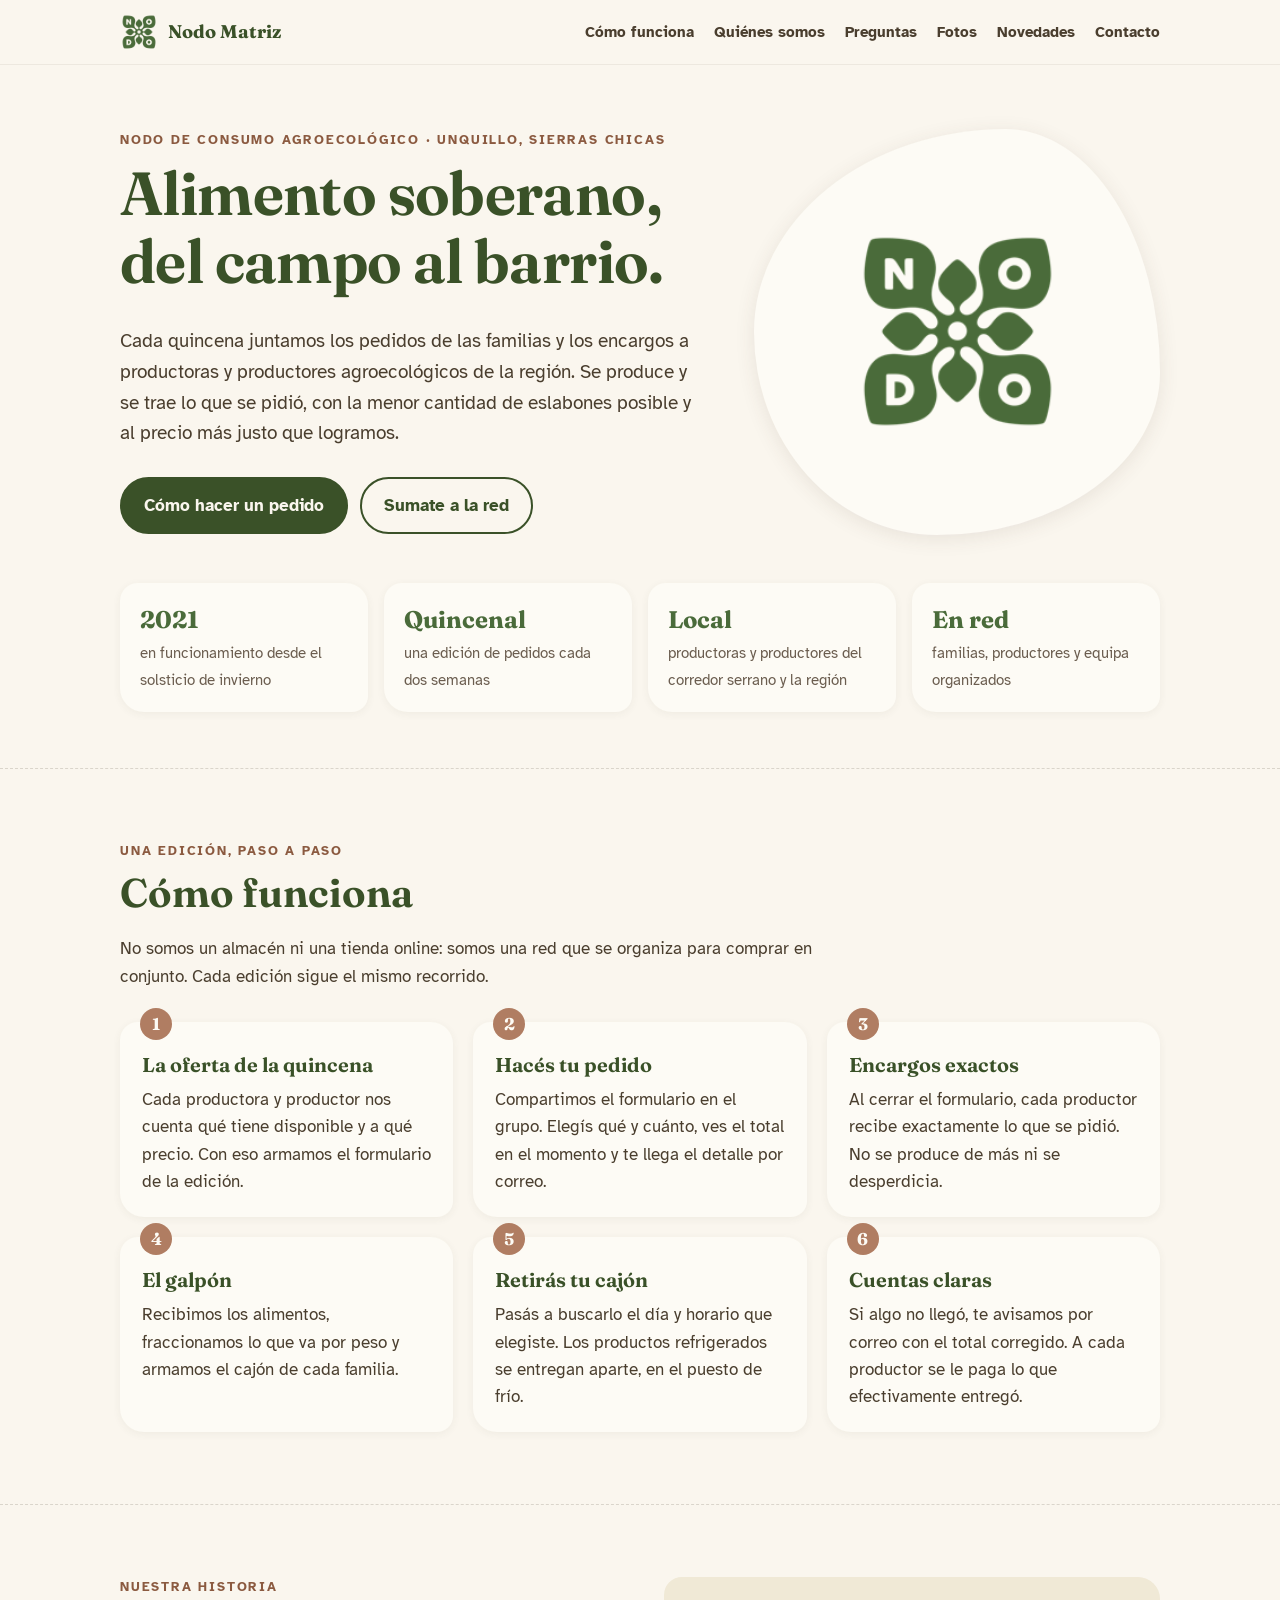
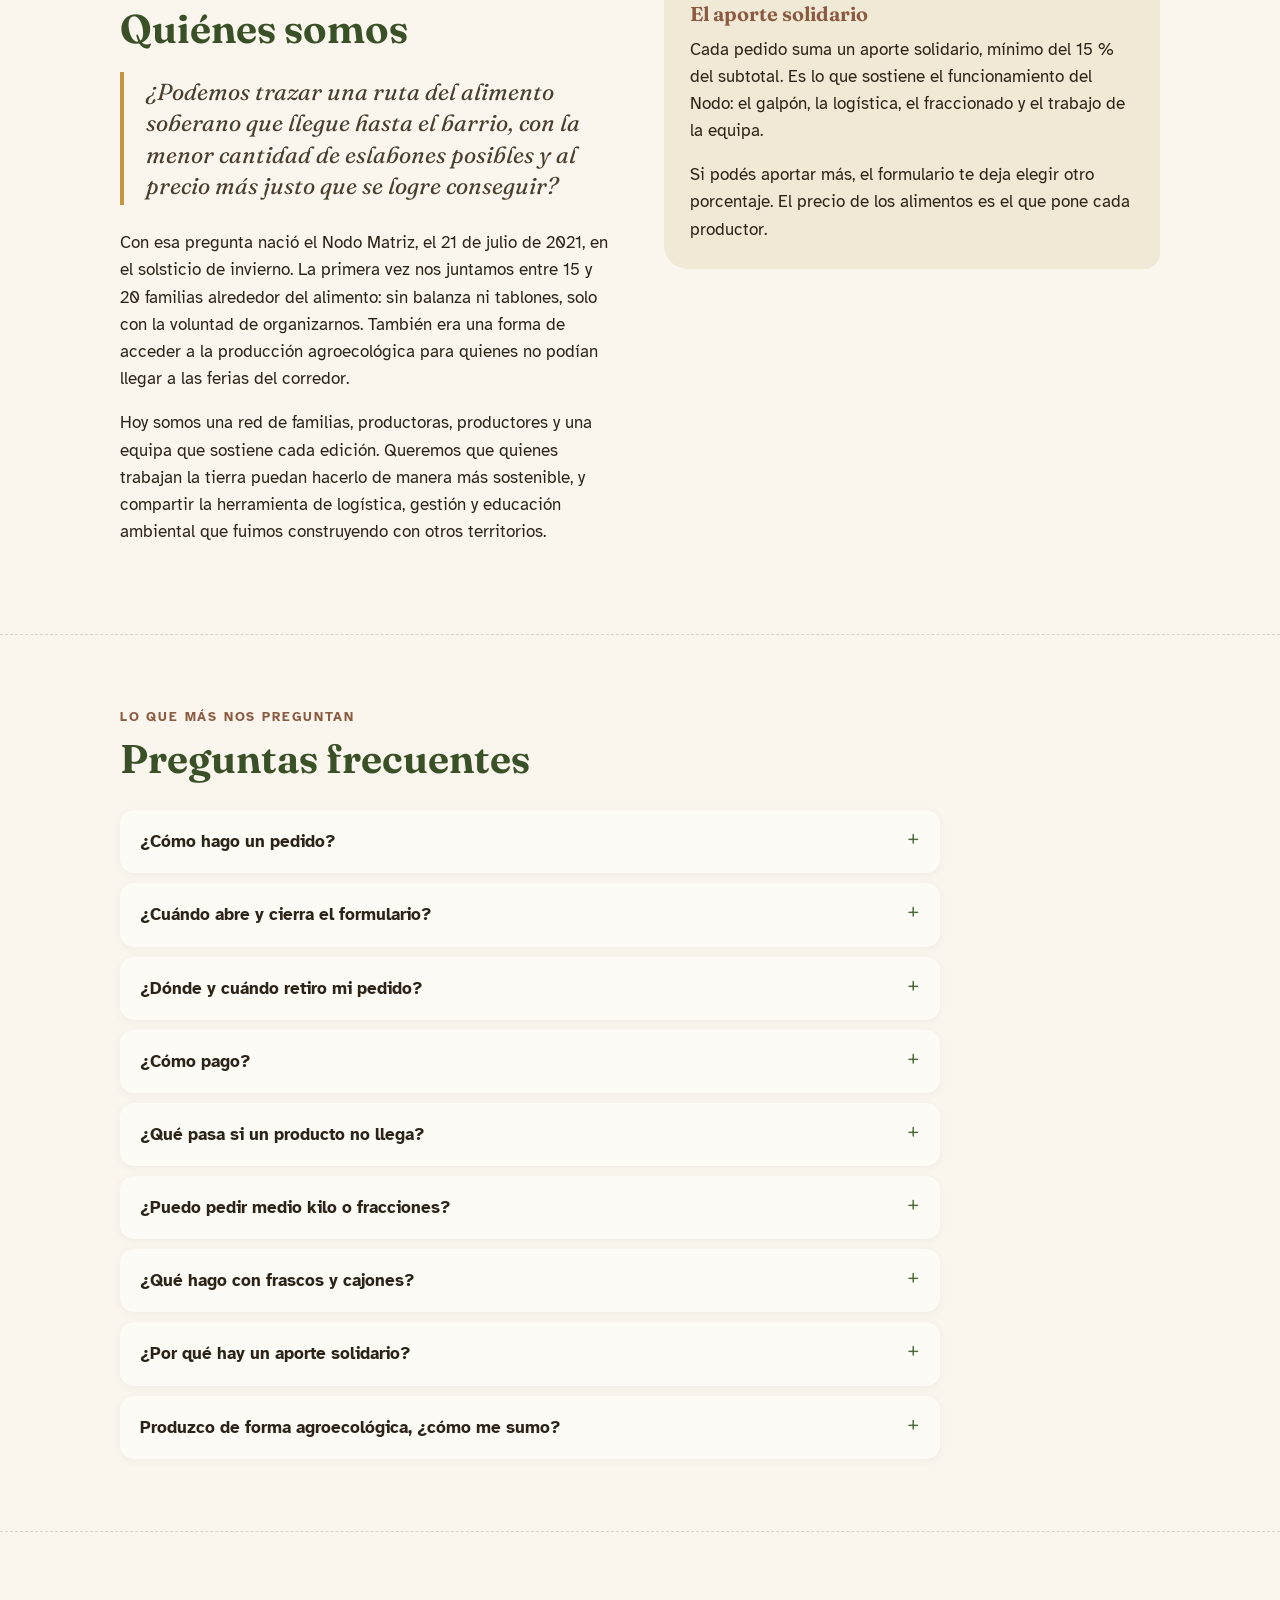
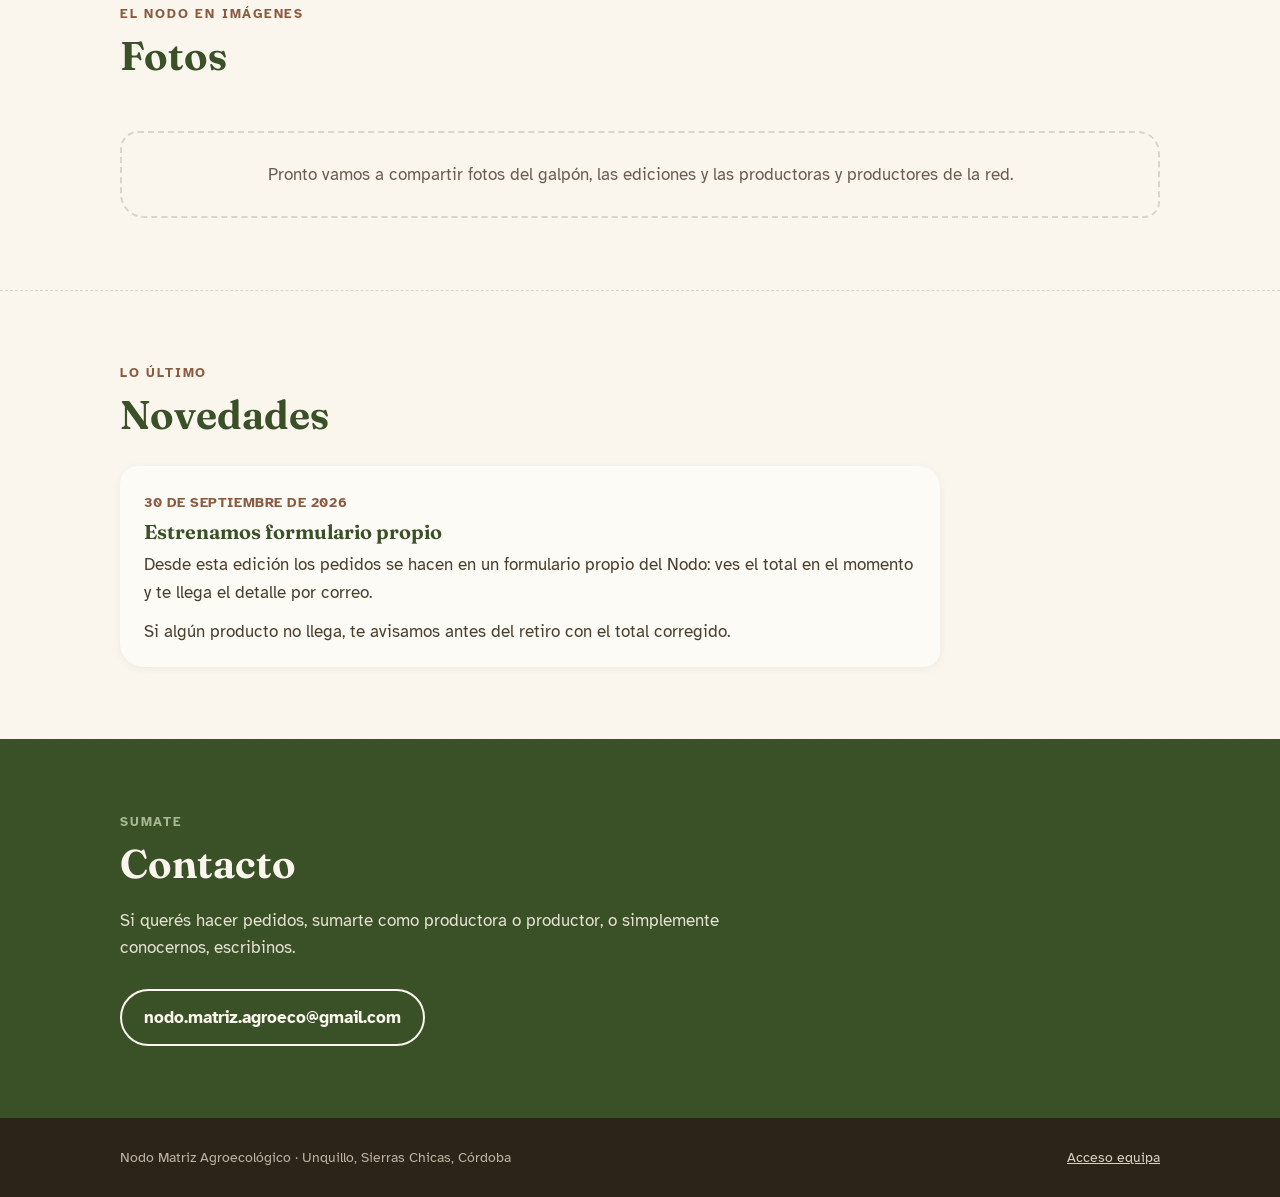
==== index.html @ 7e1486ab "Add files via upload" ====
<!doctype html>
<html lang="es-AR">
<head>
  <meta charset="utf-8">
  <meta name="viewport" content="width=device-width, initial-scale=1">
  <title>Nodo Matriz Agroecológico · Unquillo, Sierras Chicas</title>
  <meta name="description" content="Nodo de consumo agroecológico en Unquillo, Sierras Chicas. Cada quincena juntamos los pedidos de las familias y los encargos a productoras y productores de la región.">
  <meta property="og:title" content="Nodo Matriz Agroecológico">
  <meta property="og:description" content="Alimentos agroecológicos del campo al barrio, con la menor cantidad de eslabones posible. Unquillo, Sierras Chicas.">
  <meta property="og:type" content="website">
  <meta property="og:url" content="https://nodomatriz.ar/">
  <meta property="og:image" content="https://nodomatriz.ar/assets/logo-nodo-192.png">
  <link rel="icon" href="assets/favicon-nodo.png">
  <link rel="preconnect" href="https://fonts.googleapis.com">
  <link rel="preconnect" href="https://fonts.gstatic.com" crossorigin>
  <link href="https://fonts.googleapis.com/css2?family=Fraunces:opsz,wght@9..144,400..800&family=Atkinson+Hyperlegible:ital,wght@0,400;0,700;1,400&display=swap" rel="stylesheet">
  <style>
    :root {
      --suelo: #2C2418; --corteza: #4A3E2E; --tierra: #6B5D4F;
      --oliva: #4A6B3A; --oliva-claro: #6E8E55; --salvia: #A8B894; --musgo: #3A5128;
      --arcilla: #B07D62; --arcilla-osc: #8B5A40; --mostaza: #C49543;
      --crema: #FAF6EE; --crema-osc: #F0E9D6; --leche: #FDFBF5;
      --f-display: 'Fraunces', Georgia, serif;
      --f-body: 'Atkinson Hyperlegible', system-ui, -apple-system, sans-serif;
      --r-card: 18px 22px 16px 24px;
      --sombra: 0 4px 20px rgba(74, 62, 46, 0.10);
      --ancho: 1080px;
    }
    * { box-sizing: border-box; }
    html { scroll-behavior: smooth; }
    body {
      margin: 0; background: var(--crema); color: var(--suelo);
      font-family: var(--f-body); font-size: 17px; line-height: 1.6;
      -webkit-font-smoothing: antialiased;
    }
    img { max-width: 100%; display: block; }
    a { color: var(--oliva); }
    a:hover { color: var(--musgo); }
    .envoltura { max-width: var(--ancho); margin: 0 auto; padding: 0 20px; }
    h1, h2, h3 { font-family: var(--f-display); font-weight: 650; line-height: 1.12; color: var(--musgo); margin: 0 0 .5em; }
    h2 { font-size: clamp(1.8rem, 4vw, 2.5rem); }
    h3 { font-size: 1.25rem; }
    p { margin: 0 0 1em; }
    .antetitulo { font-size: .8rem; letter-spacing: .14em; text-transform: uppercase; font-weight: 700; color: var(--arcilla-osc); margin-bottom: .6rem; }
    section { padding: 72px 0; }
    section + section { border-top: 1px dashed rgba(74, 62, 46, .18); }

    /* Barra superior */
    .barra { position: sticky; top: 0; z-index: 10; background: rgba(250, 246, 238, .94); backdrop-filter: blur(6px); border-bottom: 1px solid rgba(74, 62, 46, .08); }
    .barra .envoltura { display: flex; align-items: center; justify-content: space-between; gap: 16px; height: 64px; }
    .marca { display: flex; align-items: center; gap: 10px; text-decoration: none; color: var(--musgo); }
    .marca img { width: 38px; height: 38px; }
    .marca span { font-family: var(--f-display); font-weight: 700; font-size: 1.15rem; }
    .menu { display: flex; gap: 20px; list-style: none; margin: 0; padding: 0; }
    .menu a { text-decoration: none; color: var(--corteza); font-weight: 700; font-size: .95rem; }
    .menu a:hover { color: var(--oliva); }
    .btn-menu { display: none; background: none; border: 1px solid rgba(74,62,46,.25); border-radius: 999px; padding: 6px 14px; font: inherit; font-weight: 700; color: var(--corteza); cursor: pointer; }
    @media (max-width: 820px) {
      .btn-menu { display: block; }
      .menu { display: none; position: absolute; top: 64px; left: 0; right: 0; flex-direction: column; gap: 0; background: var(--leche); border-bottom: 1px solid rgba(74,62,46,.12); box-shadow: var(--sombra); }
      .menu.abierto { display: flex; }
      .menu a { display: block; padding: 14px 20px; }
    }

    /* Portada */
    .portada { padding: 64px 0 56px; }
    .portada .hero { display: grid; grid-template-columns: 1.3fr .9fr; gap: 48px; align-items: center; }
    .portada h1 { font-size: clamp(2.3rem, 6vw, 3.8rem); letter-spacing: -.01em; }
    .portada .bajada { font-size: 1.2rem; color: var(--corteza); max-width: 38em; }
    .acciones { display: flex; flex-wrap: wrap; gap: 12px; margin-top: 28px; }
    .btn { display: inline-flex; align-items: center; gap: 8px; padding: 13px 22px; border-radius: 999px; font-weight: 700; text-decoration: none; border: 2px solid var(--musgo); }
    .btn-lleno { background: var(--musgo); color: var(--crema); }
    .btn-lleno:hover { background: var(--oliva); border-color: var(--oliva); color: var(--crema); }
    .btn-borde { color: var(--musgo); }
    .btn-borde:hover { background: var(--crema-osc); }
    .sello { background: var(--leche); border-radius: 62% 38% 55% 45% / 50% 60% 40% 50%; padding: 48px; box-shadow: var(--sombra); aspect-ratio: 1; display: grid; place-items: center; }
    .sello img { width: 70%; }
    @media (max-width: 820px) {
      .portada .hero { grid-template-columns: 1fr; gap: 28px; }
      .sello { max-width: 240px; padding: 32px; order: -1; }
    }

    /* Datos rápidos */
    .datos { display: grid; grid-template-columns: repeat(4, 1fr); gap: 16px; margin-top: 48px; }
    .dato { background: var(--leche); border-radius: var(--r-card); padding: 18px 20px; box-shadow: 0 2px 8px rgba(74,62,46,.06); }
    .dato strong { display: block; font-family: var(--f-display); font-size: 1.5rem; color: var(--oliva); }
    .dato span { color: var(--tierra); font-size: .95rem; }
    @media (max-width: 820px) { .datos { grid-template-columns: 1fr 1fr; } }

    /* Proceso */
    .pasos { list-style: none; margin: 32px 0 0; padding: 0; display: grid; grid-template-columns: repeat(3, 1fr); gap: 20px; counter-reset: paso; }
    .pasos li { background: var(--leche); border-radius: var(--r-card); padding: 24px 22px 22px; position: relative; box-shadow: 0 2px 8px rgba(74,62,46,.06); counter-increment: paso; }
    .pasos li::before { content: counter(paso); position: absolute; top: -14px; left: 20px; width: 32px; height: 32px; border-radius: 50%; background: var(--arcilla); color: var(--leche); font-family: var(--f-display); font-weight: 700; display: grid; place-items: center; }
    .pasos h3 { margin-top: 8px; }
    .pasos p { color: var(--corteza); margin: 0; }
    @media (max-width: 900px) { .pasos { grid-template-columns: 1fr 1fr; } }
    @media (max-width: 560px) { .pasos { grid-template-columns: 1fr; } }

    /* Historia */
    .dos-col { display: grid; grid-template-columns: 1fr 1fr; gap: 48px; align-items: start; }
    .cita { font-family: var(--f-display); font-size: 1.45rem; line-height: 1.35; color: var(--corteza); border-left: 4px solid var(--mostaza); padding: 4px 0 4px 22px; margin: 0 0 24px; font-style: italic; }
    .aporte { background: var(--crema-osc); border-radius: var(--r-card); padding: 26px; }
    .aporte h3 { color: var(--arcilla-osc); }
    @media (max-width: 820px) { .dos-col { grid-template-columns: 1fr; gap: 28px; } }

    /* Preguntas */
    .preguntas { margin-top: 28px; display: grid; gap: 10px; max-width: 820px; }
    details { background: var(--leche); border-radius: 14px; padding: 0 20px; box-shadow: 0 2px 8px rgba(74,62,46,.05); }
    summary { cursor: pointer; list-style: none; padding: 18px 0; font-weight: 700; color: var(--suelo); display: flex; justify-content: space-between; gap: 16px; }
    summary::-webkit-details-marker { display: none; }
    summary::after { content: '+'; font-family: var(--f-display); font-size: 1.4rem; line-height: 1; color: var(--oliva); }
    details[open] summary::after { content: '–'; }
    details p { color: var(--corteza); padding-bottom: 6px; }

    /* Fotos */
    .galeria { margin-top: 28px; display: grid; grid-template-columns: repeat(auto-fill, minmax(220px, 1fr)); gap: 14px; }
    .galeria figure { margin: 0; background: var(--leche); border-radius: 14px; overflow: hidden; box-shadow: 0 2px 8px rgba(74,62,46,.06); }
    .galeria img { width: 100%; aspect-ratio: 4 / 3; object-fit: cover; }
    .galeria figcaption { padding: 10px 14px 12px; font-size: .92rem; color: var(--tierra); }
    .vacio { margin-top: 24px; padding: 28px; border: 2px dashed rgba(74,62,46,.18); border-radius: var(--r-card); color: var(--tierra); text-align: center; }

    /* Novedades */
    .novedades { margin-top: 28px; display: grid; gap: 16px; max-width: 820px; }
    .novedad { background: var(--leche); border-radius: var(--r-card); padding: 22px 24px; box-shadow: 0 2px 8px rgba(74,62,46,.06); }
    .novedad time { font-size: .85rem; font-weight: 700; color: var(--arcilla-osc); letter-spacing: .04em; text-transform: uppercase; }
    .novedad h3 { margin: 6px 0 8px; }
    .novedad p { color: var(--corteza); margin: 0; }
    .novedad p + p { margin-top: .7em; }
    .ver-mas { margin-top: 16px; background: none; border: 2px solid var(--musgo); color: var(--musgo); border-radius: 999px; padding: 10px 20px; font: inherit; font-weight: 700; cursor: pointer; }

    /* Contacto */
    .contacto { background: var(--musgo); color: var(--crema); }
    .contacto h2 { color: var(--crema); }
    .contacto p { color: #E7E1D2; max-width: 40em; }
    .contacto .btn-lleno { background: var(--crema); color: var(--musgo); border-color: var(--crema); }
    .contacto .btn-lleno:hover { background: var(--crema-osc); }
    .contacto .btn-borde { color: var(--crema); border-color: var(--crema); }
    .contacto .btn-borde:hover { background: rgba(250,246,238,.1); }
    footer { background: var(--suelo); color: #BDB4A4; font-size: .9rem; padding: 28px 0; }
    footer .envoltura { display: flex; flex-wrap: wrap; justify-content: space-between; gap: 12px; }
    footer a { color: #D9D1C1; }
    [hidden] { display: none !important; }
  </style>
</head>
<body>

  <header class="barra">
    <div class="envoltura">
      <a class="marca" href="#inicio"><img src="assets/logo-nodo-192.png" alt=""><span>Nodo Matriz</span></a>
      <button class="btn-menu" type="button" aria-expanded="false" aria-controls="menu">Menú</button>
      <ul class="menu" id="menu">
        <li><a href="#como-funciona">Cómo funciona</a></li>
        <li><a href="#quienes-somos">Quiénes somos</a></li>
        <li><a href="#preguntas">Preguntas</a></li>
        <li><a href="#fotos">Fotos</a></li>
        <li><a href="#novedades">Novedades</a></li>
        <li><a href="#contacto">Contacto</a></li>
      </ul>
    </div>
  </header>

  <main id="inicio">
    <section class="portada">
      <div class="envoltura hero">
        <div>
          <p class="antetitulo">Nodo de consumo agroecológico · Unquillo, Sierras Chicas</p>
          <h1>Alimento soberano, del campo al barrio.</h1>
          <p class="bajada">Cada quincena juntamos los pedidos de las familias y los encargos a productoras y
            productores agroecológicos de la región. Se produce y se trae lo que se pidió, con la menor cantidad
            de eslabones posible y al precio más justo que logramos.</p>
          <div class="acciones">
            <a class="btn btn-lleno" href="#como-funciona">Cómo hacer un pedido</a>
            <a class="btn btn-borde" href="#contacto" data-sumate>Sumate a la red</a>
          </div>
        </div>
        <div class="sello"><img src="assets/logo-nodo-192.png" alt="Logo del Nodo Matriz Agroecológico"></div>
      </div>
      <div class="envoltura">
        <div class="datos">
          <div class="dato"><strong>2021</strong><span>en funcionamiento desde el solsticio de invierno</span></div>
          <div class="dato"><strong>Quincenal</strong><span>una edición de pedidos cada dos semanas</span></div>
          <div class="dato"><strong>Local</strong><span>productoras y productores del corredor serrano y la región</span></div>
          <div class="dato"><strong>En red</strong><span>familias, productores y equipa organizados</span></div>
        </div>
      </div>
    </section>

    <section id="como-funciona">
      <div class="envoltura">
        <p class="antetitulo">Una edición, paso a paso</p>
        <h2>Cómo funciona</h2>
        <p style="max-width:44em;color:var(--corteza)">No somos un almacén ni una tienda online: somos una red que se organiza para
          comprar en conjunto. Cada edición sigue el mismo recorrido.</p>
        <ol class="pasos">
          <li><h3>La oferta de la quincena</h3><p>Cada productora y productor nos cuenta qué tiene disponible y a qué precio.
            Con eso armamos el formulario de la edición.</p></li>
          <li><h3>Hacés tu pedido</h3><p>Compartimos el formulario en el grupo. Elegís qué y cuánto, ves el total en el momento
            y te llega el detalle por correo.</p></li>
          <li><h3>Encargos exactos</h3><p>Al cerrar el formulario, cada productor recibe exactamente lo que se pidió. No se
            produce de más ni se desperdicia.</p></li>
          <li><h3>El galpón</h3><p>Recibimos los alimentos, fraccionamos lo que va por peso y armamos el cajón de cada familia.</p></li>
          <li><h3>Retirás tu cajón</h3><p>Pasás a buscarlo el día y horario que elegiste. Los productos refrigerados se entregan
            aparte, en el puesto de frío.</p></li>
          <li><h3>Cuentas claras</h3><p>Si algo no llegó, te avisamos por correo con el total corregido. A cada productor se le
            paga lo que efectivamente entregó.</p></li>
        </ol>
      </div>
    </section>

    <section id="quienes-somos">
      <div class="envoltura dos-col">
        <div>
          <p class="antetitulo">Nuestra historia</p>
          <h2>Quiénes somos</h2>
          <p class="cita">¿Podemos trazar una ruta del alimento soberano que llegue hasta el barrio, con la menor cantidad de
            eslabones posibles y al precio más justo que se logre conseguir?</p>
          <p>Con esa pregunta nació el Nodo Matriz, el 21 de julio de 2021, en el solsticio de invierno. La primera vez nos
            juntamos entre 15 y 20 familias alrededor del alimento: sin balanza ni tablones, solo con la voluntad de
            organizarnos. También era una forma de acceder a la producción agroecológica para quienes no podían llegar a las
            ferias del corredor.</p>
          <p>Hoy somos una red de familias, productoras, productores y una equipa que sostiene cada edición. Queremos que
            quienes trabajan la tierra puedan hacerlo de manera más sostenible, y compartir la herramienta de logística,
            gestión y educación ambiental que fuimos construyendo con otros territorios.</p>
        </div>
        <div class="aporte">
          <h3>El aporte solidario</h3>
          <p>Cada pedido suma un aporte solidario, mínimo del 15&nbsp;% del subtotal. Es lo que sostiene el funcionamiento del
            Nodo: el galpón, la logística, el fraccionado y el trabajo de la equipa.</p>
          <p style="margin:0">Si podés aportar más, el formulario te deja elegir otro porcentaje. El precio de los alimentos es
            el que pone cada productor.</p>
        </div>
      </div>
    </section>

    <section id="preguntas">
      <div class="envoltura">
        <p class="antetitulo">Lo que más nos preguntan</p>
        <h2>Preguntas frecuentes</h2>
        <div class="preguntas">
          <details><summary>¿Cómo hago un pedido?</summary>
            <p>Cada quincena compartimos el link del formulario en el grupo de WhatsApp del Nodo. Elegís los productos y
              las cantidades, completás tus datos y lo enviás. Te llega un correo con el detalle y el total a abonar.</p></details>
          <details><summary>¿Cuándo abre y cierra el formulario?</summary>
            <p>Cada edición tiene sus fechas y las anunciamos en el grupo. Habitualmente el formulario abre el fin de semana
              y cierra el martes al mediodía. Después del cierre no se pueden sumar pedidos, porque ya se hicieron los
              encargos a productores.</p></details>
          <details><summary>¿Dónde y cuándo retiro mi pedido?</summary>
            <p>En nuestro galpón, en Unquillo. En el formulario elegís el día de retiro entre los que ofrece esa edición, y
              la ubicación exacta te llega junto con la confirmación del pedido.</p></details>
          <details><summary>¿Cómo pago?</summary>
            <p>Elegís la forma de pago en el formulario. Los datos para transferir llegan con el correo de confirmación.</p></details>
          <details><summary>¿Qué pasa si un producto no llega?</summary>
            <p>A veces una cosecha no alcanza o un productor no puede traer todo. En ese caso te escribimos antes del retiro
              con el detalle de lo que cambió y el nuevo total: solo pagás lo que recibís.</p></details>
          <details><summary>¿Puedo pedir medio kilo o fracciones?</summary>
            <p>Sí, en los productos que lo permiten. El formulario te muestra las fracciones disponibles de cada uno
              (por ejemplo ½ o ¼ kg) con su precio.</p></details>
          <details><summary>¿Qué hago con frascos y cajones?</summary>
            <p>Traelos cuando vengas a retirar. Los cajones de madera y muchos frascos vuelven a la red y nos son de gran
              ayuda.</p></details>
          <details><summary>¿Por qué hay un aporte solidario?</summary>
            <p>Porque organizar cada edición es trabajo: recibir, fraccionar, armar, entregar y hacer las cuentas. El aporte
              (mínimo 15&nbsp;%) sostiene ese trabajo y el espacio, sin cambiar el precio que recibe cada productor.</p></details>
          <details><summary>Produzco de forma agroecológica, ¿cómo me sumo?</summary>
            <p>Escribinos por correo contándonos qué producís, dónde y cómo. Te vamos a contar cómo es la carga de productos
              cada quincena y los días de entrega en el galpón.</p></details>
        </div>
      </div>
    </section>

    <section id="fotos">
      <div class="envoltura">
        <p class="antetitulo">El Nodo en imágenes</p>
        <h2>Fotos</h2>
        <div class="galeria" id="galeria"></div>
        <div class="vacio" id="galeria-vacia" hidden>Pronto vamos a compartir fotos del galpón, las ediciones y las
          productoras y productores de la red.</div>
      </div>
    </section>

    <section id="novedades">
      <div class="envoltura">
        <p class="antetitulo">Lo último</p>
        <h2>Novedades</h2>
        <div class="novedades" id="lista-novedades"></div>
        <button class="ver-mas" id="ver-mas" type="button" hidden>Ver novedades anteriores</button>
        <div class="vacio" id="novedades-vacia" hidden>Todavía no hay novedades publicadas.</div>
      </div>
    </section>

    <section id="contacto" class="contacto">
      <div class="envoltura">
        <p class="antetitulo" style="color:var(--salvia)">Sumate</p>
        <h2>Contacto</h2>
        <p>Si querés hacer pedidos, sumarte como productora o productor, o simplemente conocernos, escribinos.</p>
        <div class="acciones">
          <a class="btn btn-lleno" id="btn-whatsapp" href="#" hidden>Unirme al grupo de WhatsApp</a>
          <a class="btn btn-borde" id="btn-mail" href="mailto:nodo.matriz.agroeco@gmail.com">nodo.matriz.agroeco@gmail.com</a>
          <a class="btn btn-borde" id="btn-instagram" href="#" hidden>Instagram</a>
        </div>
      </div>
    </section>
  </main>

  <footer>
    <div class="envoltura">
      <span>Nodo Matriz Agroecológico · Unquillo, Sierras Chicas, Córdoba</span>
      <a href="https://sistema.nodomatriz.ar/">Acceso equipa</a>
    </div>
  </footer>

  <script>
    (function () {
      'use strict';
      // ── Datos de contacto: completar acá (dejar '' para ocultar el botón) ──
      var CONTACTO = {
        whatsapp: '',    // link de invitación al grupo, ej.: 'https://chat.whatsapp.com/XXXXXXXX'
        instagram: ''    // ej.: 'https://www.instagram.com/nodomatriz'
      };

      function $(id) { return document.getElementById(id); }
      function esc(s) {
        return String(s == null ? '' : s).replace(/[&<>"']/g, function (c) {
          return { '&': '&amp;', '<': '&lt;', '>': '&gt;', '"': '&quot;', "'": '&#39;' }[c];
        });
      }
      function linkSeguro(u) { return /^https:\/\//i.test(String(u || '')) ? u : ''; }

      if (linkSeguro(CONTACTO.whatsapp)) { $('btn-whatsapp').href = CONTACTO.whatsapp; $('btn-whatsapp').hidden = false; }
      if (linkSeguro(CONTACTO.instagram)) { $('btn-instagram').href = CONTACTO.instagram; $('btn-instagram').hidden = false; }

      // Menú en celular
      var btn = document.querySelector('.btn-menu'), menu = $('menu');
      btn.addEventListener('click', function () {
        var abierto = menu.classList.toggle('abierto');
        btn.setAttribute('aria-expanded', abierto ? 'true' : 'false');
      });
      menu.addEventListener('click', function (e) { if (e.target.tagName === 'A') { menu.classList.remove('abierto'); btn.setAttribute('aria-expanded', 'false'); } });

      function leer(url) {
        return fetch(url + '?v=' + Date.now(), { cache: 'no-store' }).then(function (r) {
          if (!r.ok) throw new Error(r.status);
          return r.json();
        });
      }

      // Fotos: contenido/fotos.json → [{ "archivo": "galpon.jpg", "texto": "..." }]
      leer('contenido/fotos.json').then(function (fotos) {
        fotos = (Array.isArray(fotos) ? fotos : []).filter(function (f) { return f && f.archivo; });
        if (!fotos.length) { $('galeria-vacia').hidden = false; return; }
        $('galeria').innerHTML = fotos.map(function (f) {
          var src = /^https:\/\//i.test(f.archivo) ? f.archivo : 'fotos/' + String(f.archivo).replace(/^\/+/, '');
          return '<figure><img loading="lazy" src="' + esc(src) + '" alt="' + esc(f.texto || 'Foto del Nodo') + '">' +
            (f.texto ? '<figcaption>' + esc(f.texto) + '</figcaption>' : '') + '</figure>';
        }).join('');
      }).catch(function () { $('galeria-vacia').hidden = false; });

      // Novedades: contenido/novedades.json → [{ "fecha": "2026-09-30", "titulo": "...", "texto": "..." }]
      var MOSTRAR = 3;
      function fechaLinda(iso) {
        var m = String(iso || '').match(/^(\d{4})-(\d{2})-(\d{2})$/);
        if (!m) return esc(iso || '');
        var d = new Date(+m[1], +m[2] - 1, +m[3]);
        return new Intl.DateTimeFormat('es-AR', { day: 'numeric', month: 'long', year: 'numeric' }).format(d);
      }
      leer('contenido/novedades.json').then(function (lista) {
        lista = (Array.isArray(lista) ? lista : []).filter(function (n) { return n && n.titulo; });
        lista.sort(function (a, b) { return String(b.fecha || '').localeCompare(String(a.fecha || '')); });
        if (!lista.length) { $('novedades-vacia').hidden = false; return; }
        function pintar(n) {
          $('lista-novedades').innerHTML = lista.slice(0, n).map(function (x) {
            var parrafos = String(x.texto || '').split(/\n\s*\n/).map(function (p) { return '<p>' + esc(p) + '</p>'; }).join('');
            return '<article class="novedad"><time datetime="' + esc(x.fecha) + '">' + fechaLinda(x.fecha) + '</time>' +
              '<h3>' + esc(x.titulo) + '</h3>' + parrafos + '</article>';
          }).join('');
          $('ver-mas').hidden = lista.length <= n;
        }
        pintar(MOSTRAR);
        $('ver-mas').addEventListener('click', function () { pintar(lista.length); });
      }).catch(function () { $('novedades-vacia').hidden = false; });
    })();
  </script>
</body>
</html>
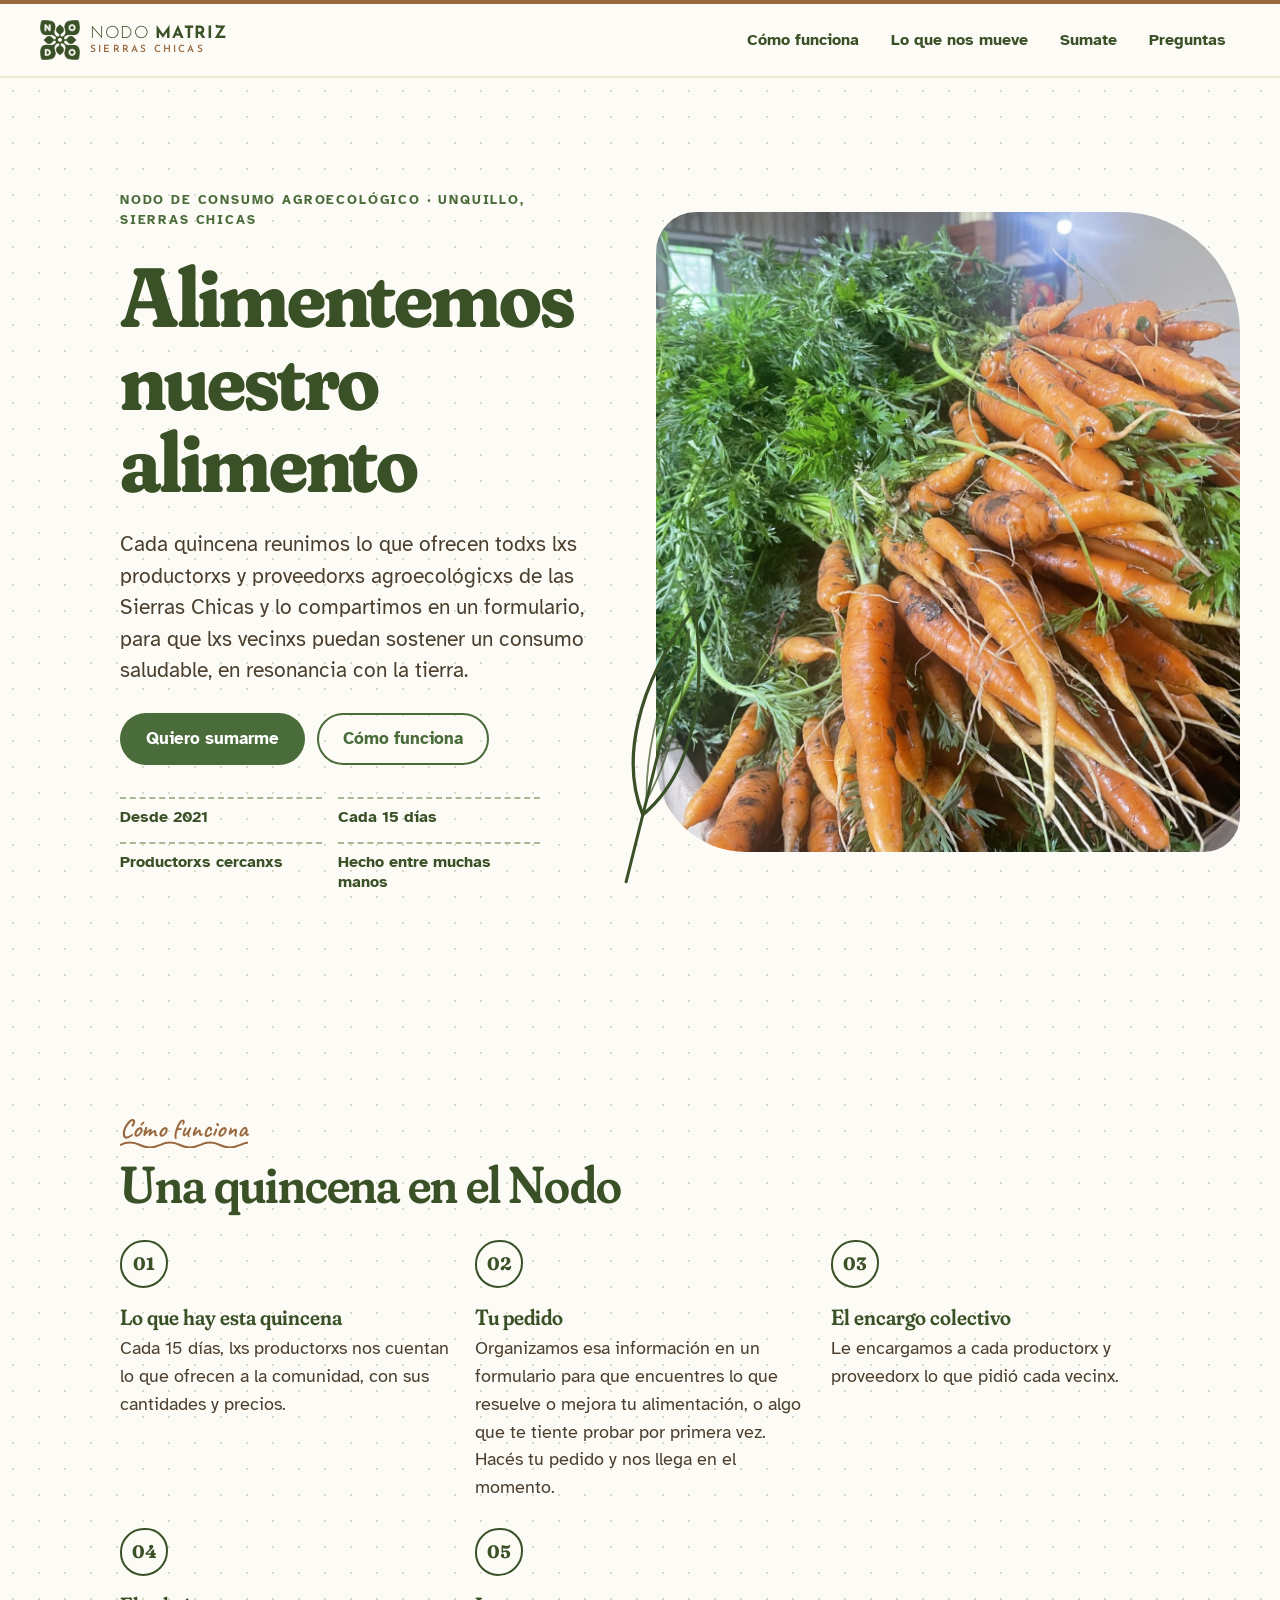
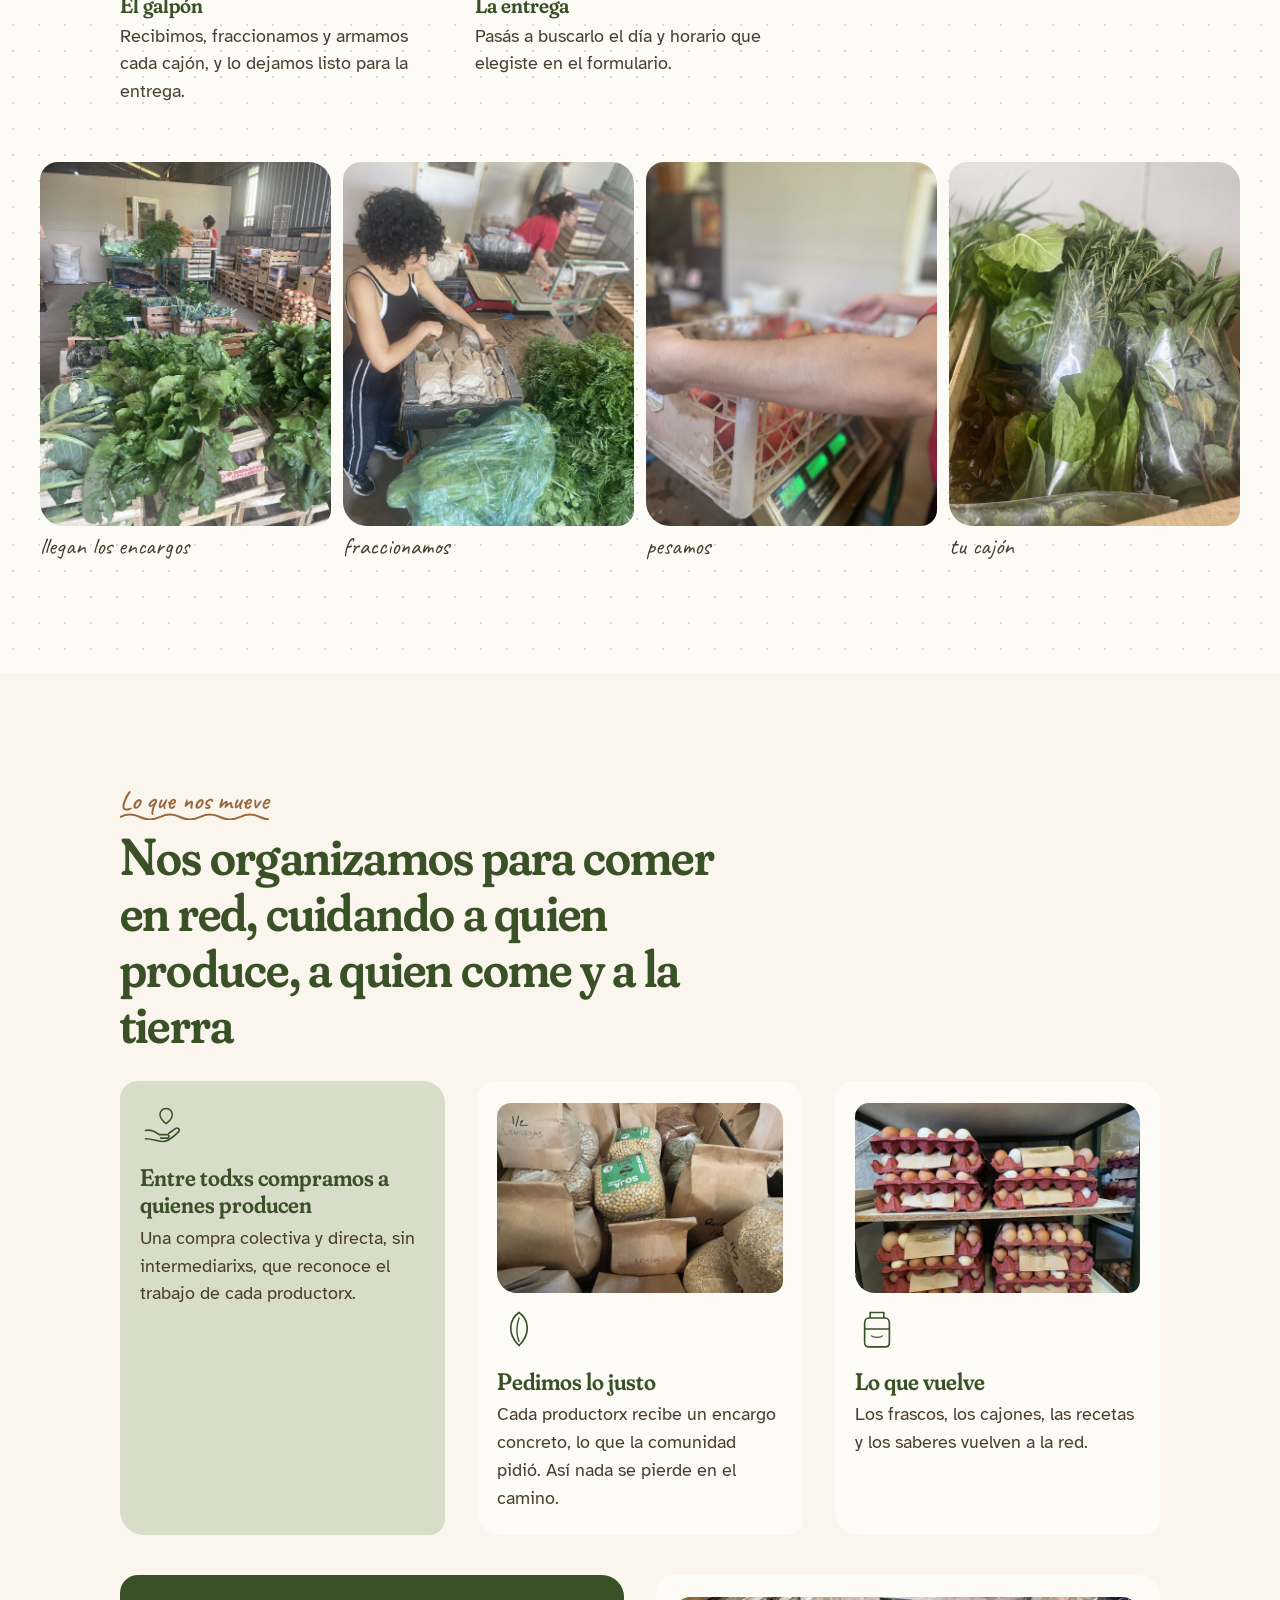
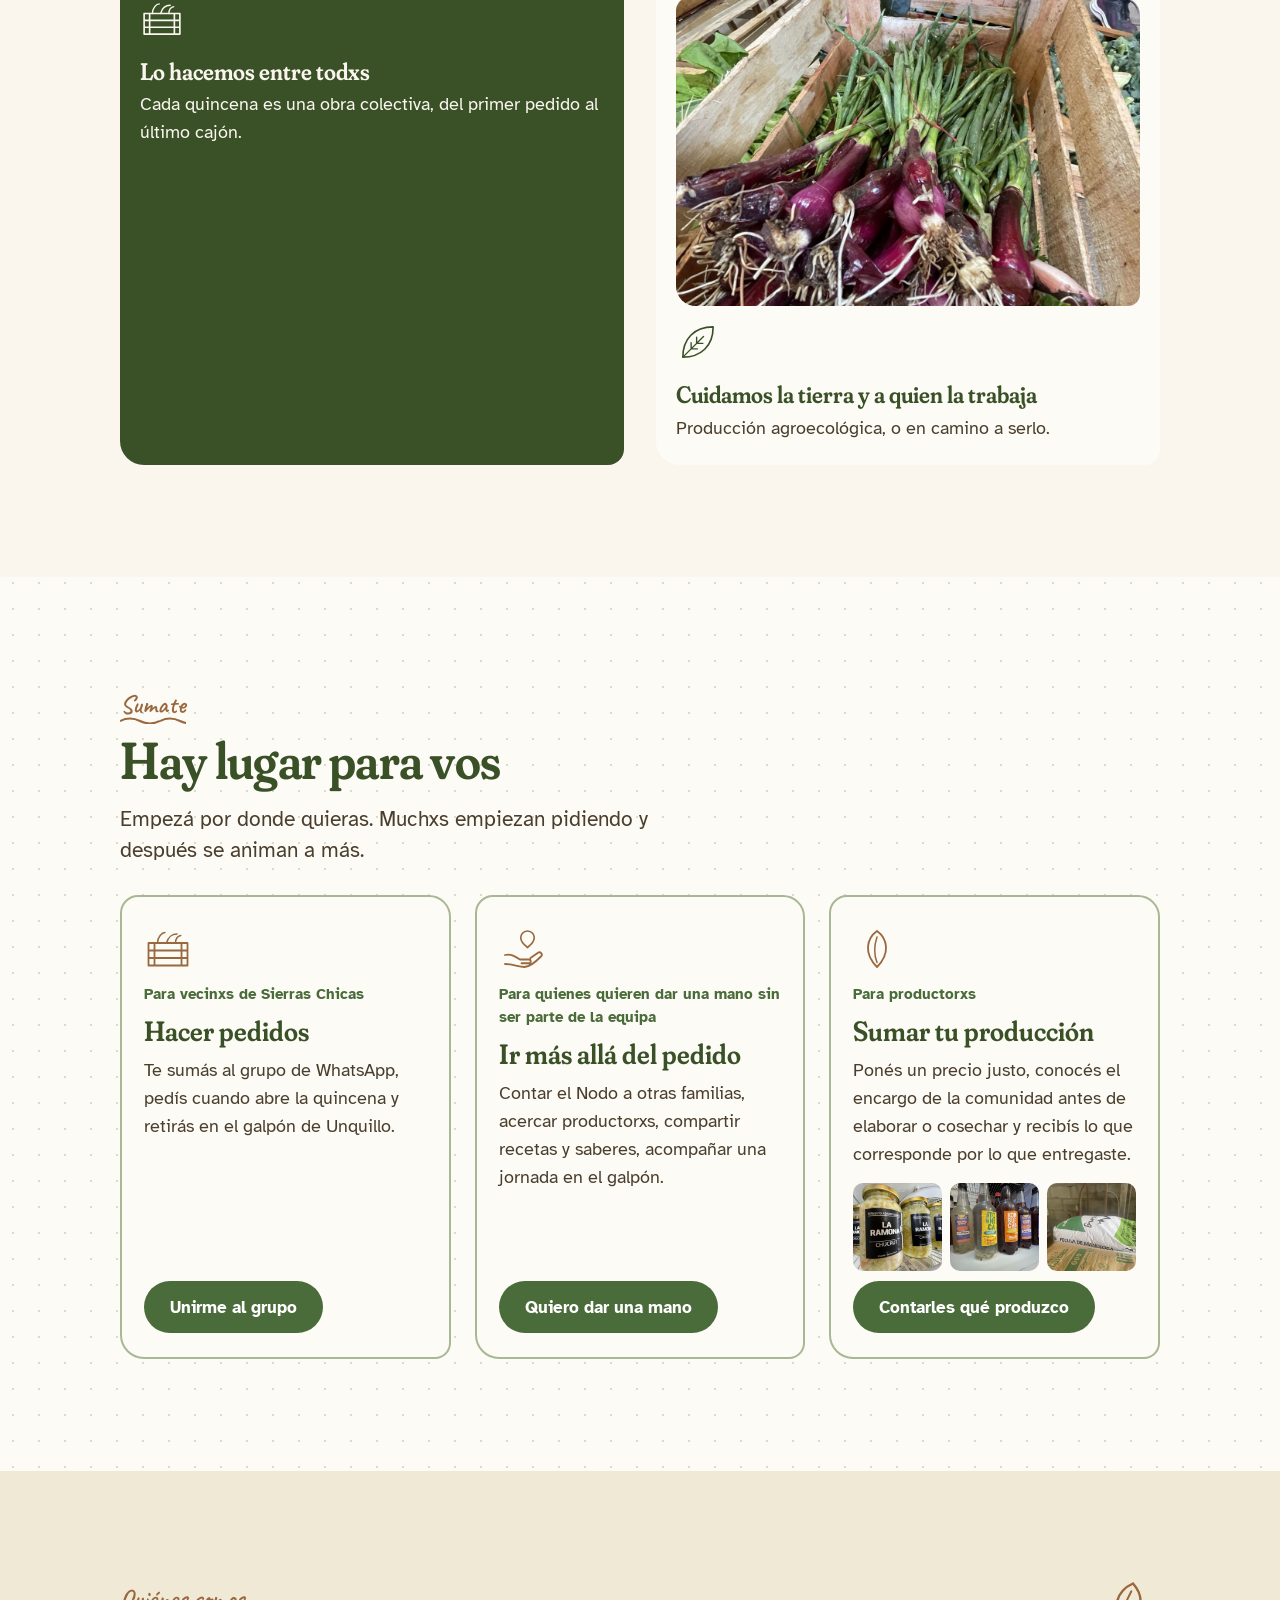
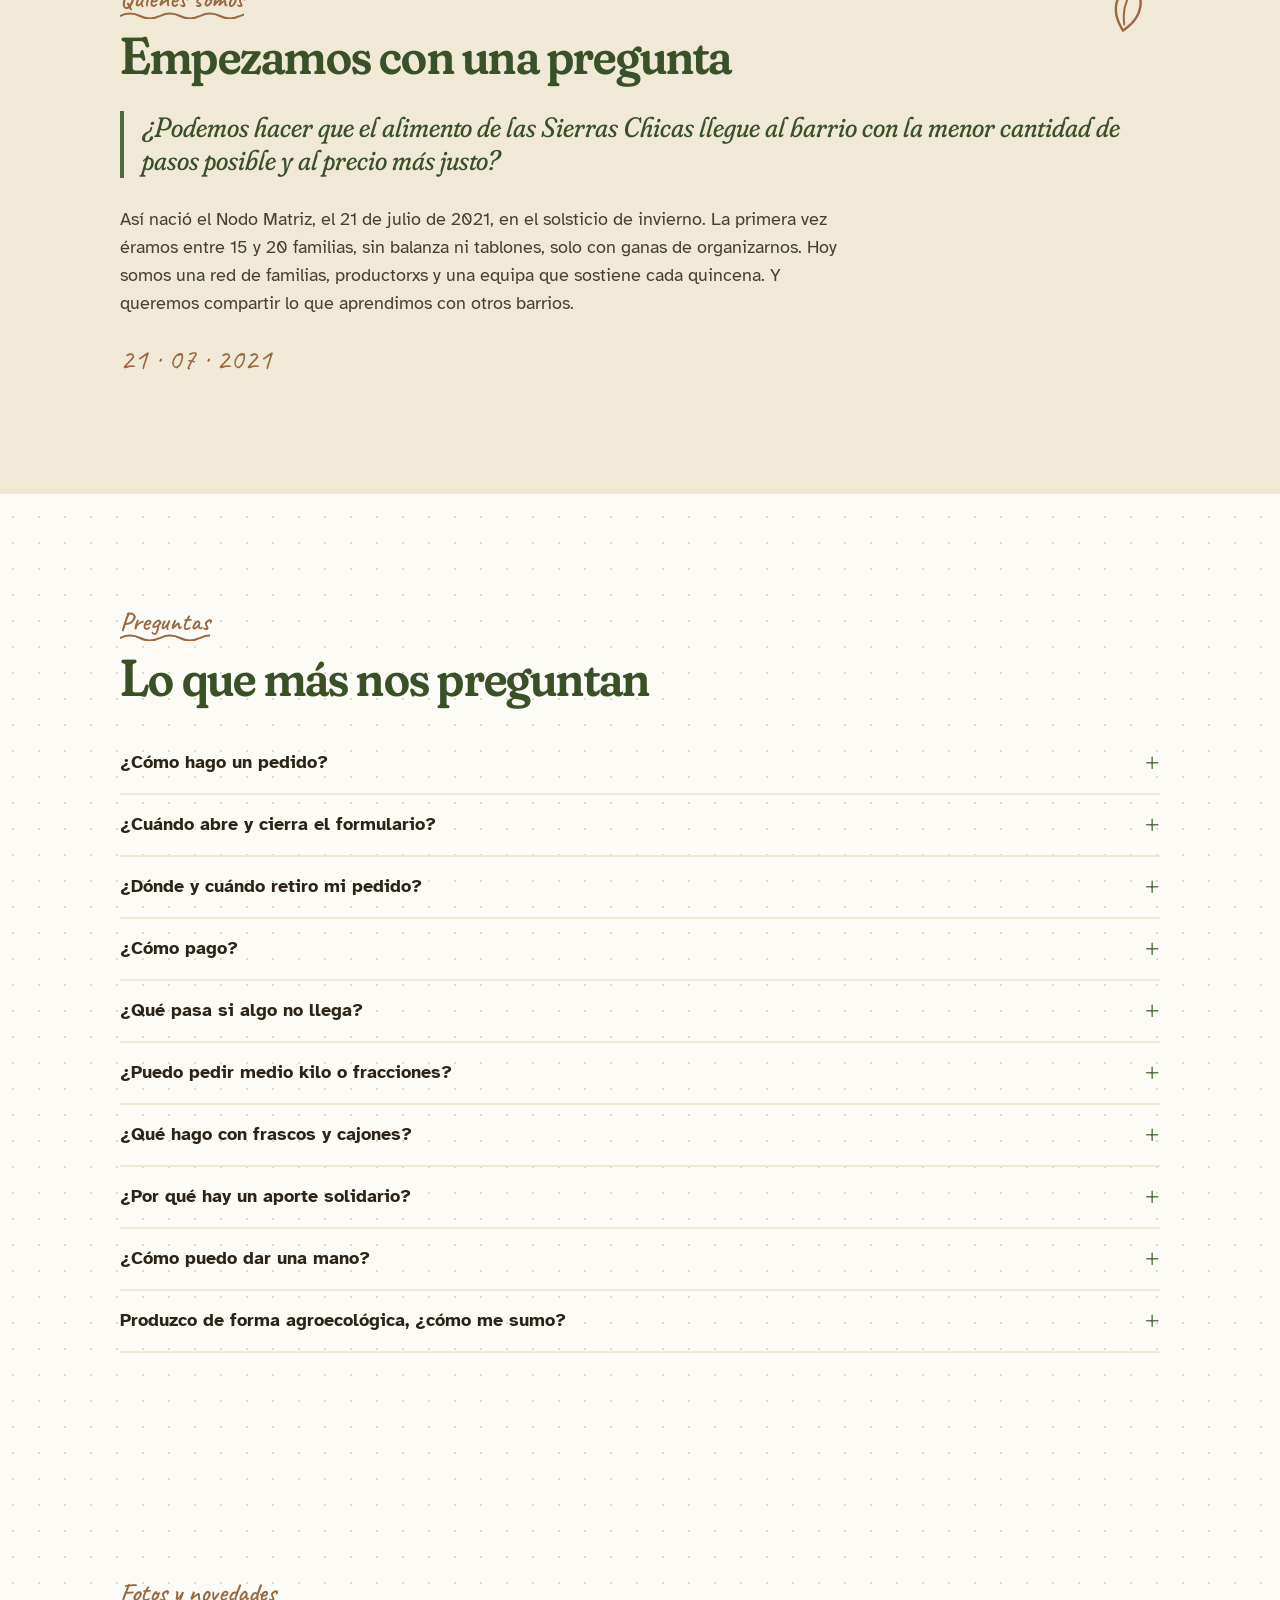
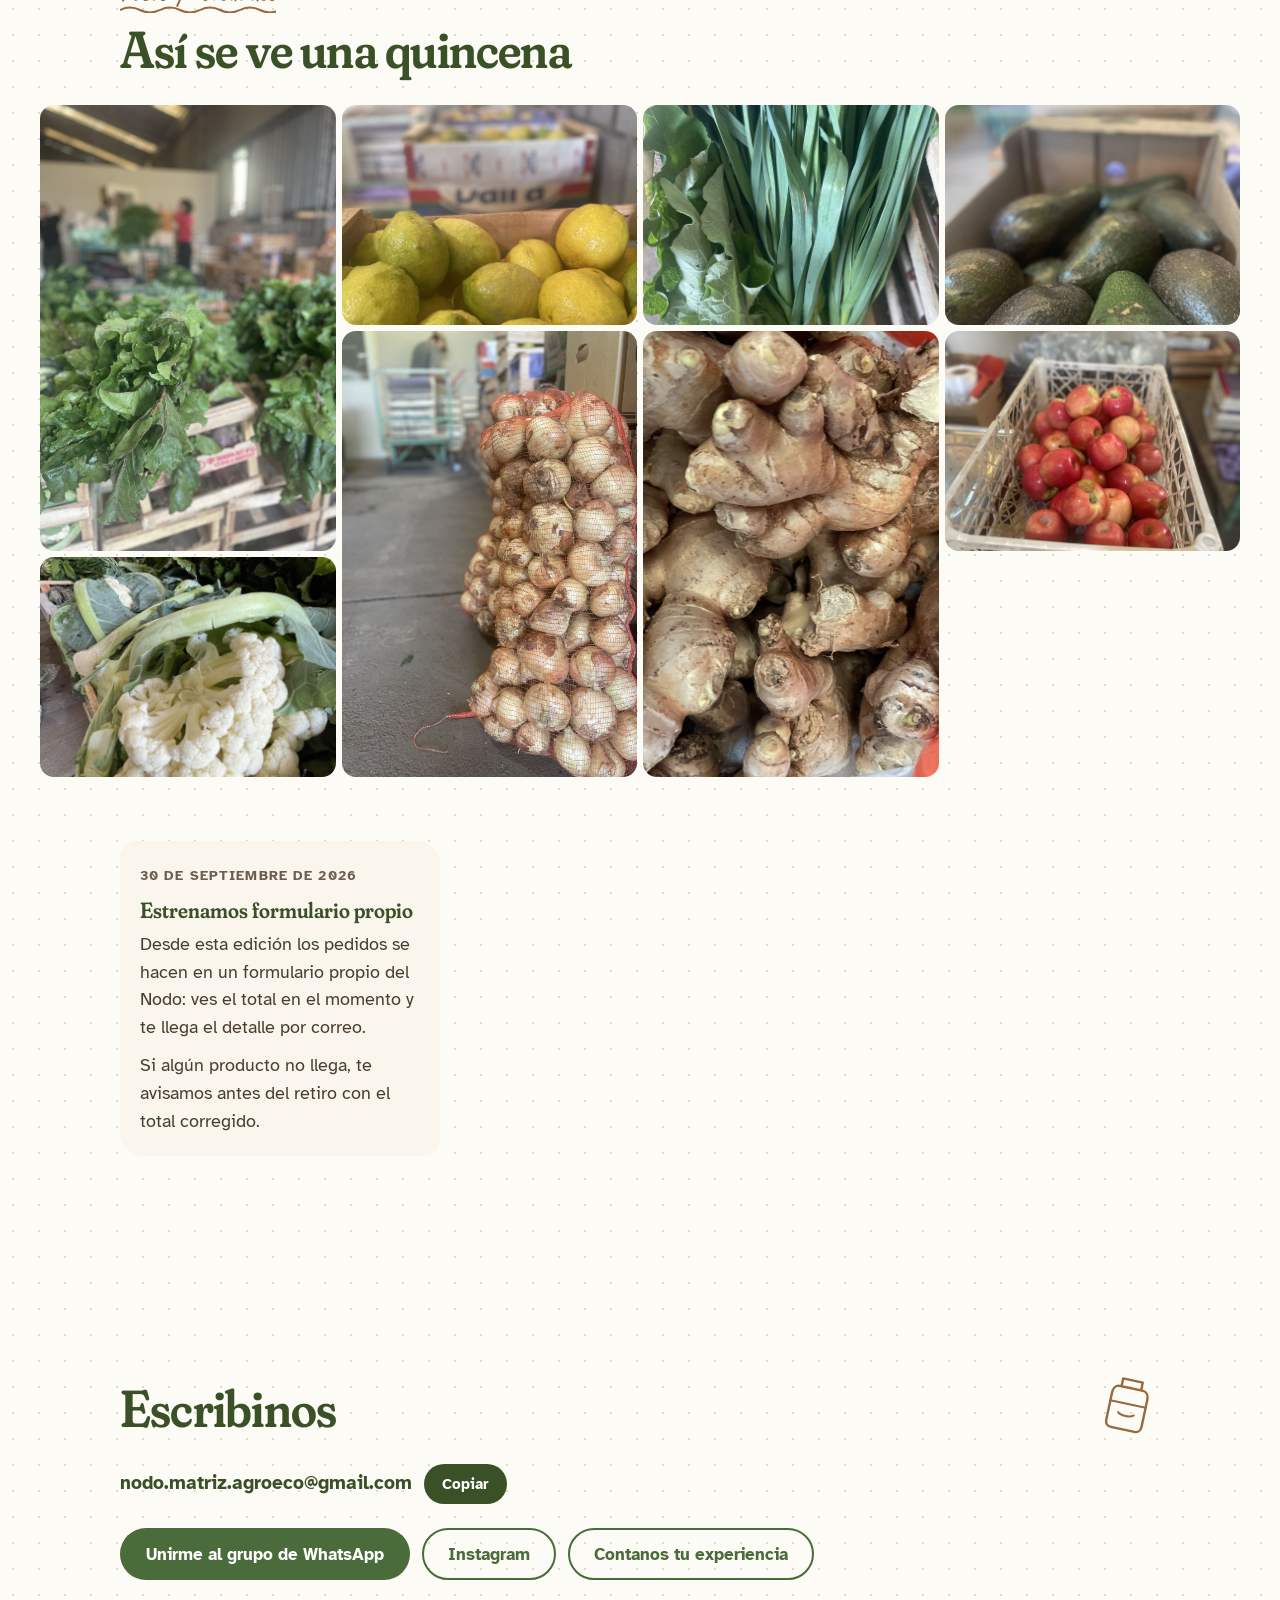
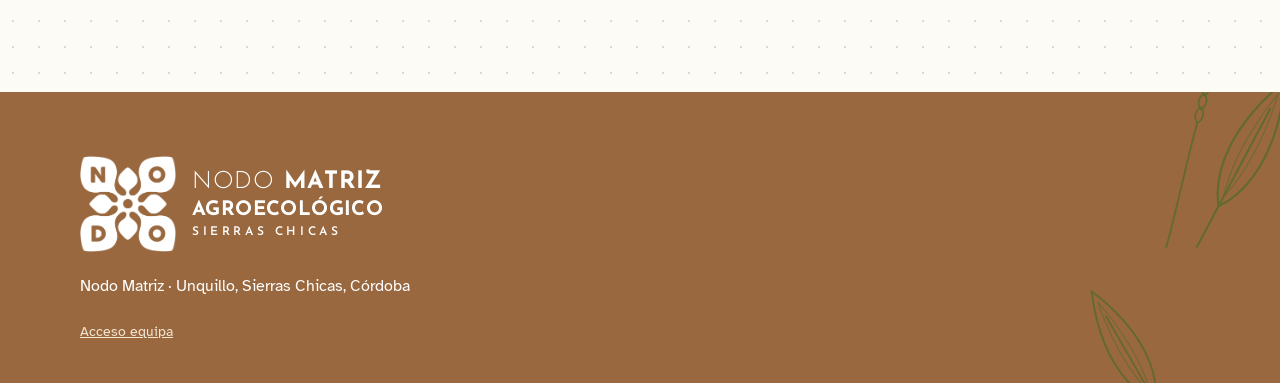
==== commit e0a74759: "Rediseño «Cuaderno de huerta» de la web pública - Nueva página con la estética del formulario de ped" ====
--- a/index.html
+++ b/index.html
@@ -1,384 +1,345 @@
 <!doctype html>
 <html lang="es-AR">
 <head>
-  <meta charset="utf-8">
-  <meta name="viewport" content="width=device-width, initial-scale=1">
-  <title>Nodo Matriz Agroecológico · Unquillo, Sierras Chicas</title>
-  <meta name="description" content="Nodo de consumo agroecológico en Unquillo, Sierras Chicas. Cada quincena juntamos los pedidos de las familias y los encargos a productoras y productores de la región.">
-  <meta property="og:title" content="Nodo Matriz Agroecológico">
-  <meta property="og:description" content="Alimentos agroecológicos del campo al barrio, con la menor cantidad de eslabones posible. Unquillo, Sierras Chicas.">
-  <meta property="og:type" content="website">
-  <meta property="og:url" content="https://nodomatriz.ar/">
-  <meta property="og:image" content="https://nodomatriz.ar/assets/logo-nodo-192.png">
-  <link rel="icon" href="assets/favicon-nodo.png">
-  <link rel="preconnect" href="https://fonts.googleapis.com">
-  <link rel="preconnect" href="https://fonts.gstatic.com" crossorigin>
-  <link href="https://fonts.googleapis.com/css2?family=Fraunces:opsz,wght@9..144,400..800&family=Atkinson+Hyperlegible:ital,wght@0,400;0,700;1,400&display=swap" rel="stylesheet">
-  <style>
-    :root {
-      --suelo: #2C2418; --corteza: #4A3E2E; --tierra: #6B5D4F;
-      --oliva: #4A6B3A; --oliva-claro: #6E8E55; --salvia: #A8B894; --musgo: #3A5128;
-      --arcilla: #B07D62; --arcilla-osc: #8B5A40; --mostaza: #C49543;
-      --crema: #FAF6EE; --crema-osc: #F0E9D6; --leche: #FDFBF5;
-      --f-display: 'Fraunces', Georgia, serif;
-      --f-body: 'Atkinson Hyperlegible', system-ui, -apple-system, sans-serif;
-      --r-card: 18px 22px 16px 24px;
-      --sombra: 0 4px 20px rgba(74, 62, 46, 0.10);
-      --ancho: 1080px;
-    }
-    * { box-sizing: border-box; }
-    html { scroll-behavior: smooth; }
-    body {
-      margin: 0; background: var(--crema); color: var(--suelo);
-      font-family: var(--f-body); font-size: 17px; line-height: 1.6;
-      -webkit-font-smoothing: antialiased;
-    }
-    img { max-width: 100%; display: block; }
-    a { color: var(--oliva); }
-    a:hover { color: var(--musgo); }
-    .envoltura { max-width: var(--ancho); margin: 0 auto; padding: 0 20px; }
-    h1, h2, h3 { font-family: var(--f-display); font-weight: 650; line-height: 1.12; color: var(--musgo); margin: 0 0 .5em; }
-    h2 { font-size: clamp(1.8rem, 4vw, 2.5rem); }
-    h3 { font-size: 1.25rem; }
-    p { margin: 0 0 1em; }
-    .antetitulo { font-size: .8rem; letter-spacing: .14em; text-transform: uppercase; font-weight: 700; color: var(--arcilla-osc); margin-bottom: .6rem; }
-    section { padding: 72px 0; }
-    section + section { border-top: 1px dashed rgba(74, 62, 46, .18); }
-
-    /* Barra superior */
-    .barra { position: sticky; top: 0; z-index: 10; background: rgba(250, 246, 238, .94); backdrop-filter: blur(6px); border-bottom: 1px solid rgba(74, 62, 46, .08); }
-    .barra .envoltura { display: flex; align-items: center; justify-content: space-between; gap: 16px; height: 64px; }
-    .marca { display: flex; align-items: center; gap: 10px; text-decoration: none; color: var(--musgo); }
-    .marca img { width: 38px; height: 38px; }
-    .marca span { font-family: var(--f-display); font-weight: 700; font-size: 1.15rem; }
-    .menu { display: flex; gap: 20px; list-style: none; margin: 0; padding: 0; }
-    .menu a { text-decoration: none; color: var(--corteza); font-weight: 700; font-size: .95rem; }
-    .menu a:hover { color: var(--oliva); }
-    .btn-menu { display: none; background: none; border: 1px solid rgba(74,62,46,.25); border-radius: 999px; padding: 6px 14px; font: inherit; font-weight: 700; color: var(--corteza); cursor: pointer; }
-    @media (max-width: 820px) {
-      .btn-menu { display: block; }
-      .menu { display: none; position: absolute; top: 64px; left: 0; right: 0; flex-direction: column; gap: 0; background: var(--leche); border-bottom: 1px solid rgba(74,62,46,.12); box-shadow: var(--sombra); }
-      .menu.abierto { display: flex; }
-      .menu a { display: block; padding: 14px 20px; }
-    }
-
-    /* Portada */
-    .portada { padding: 64px 0 56px; }
-    .portada .hero { display: grid; grid-template-columns: 1.3fr .9fr; gap: 48px; align-items: center; }
-    .portada h1 { font-size: clamp(2.3rem, 6vw, 3.8rem); letter-spacing: -.01em; }
-    .portada .bajada { font-size: 1.2rem; color: var(--corteza); max-width: 38em; }
-    .acciones { display: flex; flex-wrap: wrap; gap: 12px; margin-top: 28px; }
-    .btn { display: inline-flex; align-items: center; gap: 8px; padding: 13px 22px; border-radius: 999px; font-weight: 700; text-decoration: none; border: 2px solid var(--musgo); }
-    .btn-lleno { background: var(--musgo); color: var(--crema); }
-    .btn-lleno:hover { background: var(--oliva); border-color: var(--oliva); color: var(--crema); }
-    .btn-borde { color: var(--musgo); }
-    .btn-borde:hover { background: var(--crema-osc); }
-    .sello { background: var(--leche); border-radius: 62% 38% 55% 45% / 50% 60% 40% 50%; padding: 48px; box-shadow: var(--sombra); aspect-ratio: 1; display: grid; place-items: center; }
-    .sello img { width: 70%; }
-    @media (max-width: 820px) {
-      .portada .hero { grid-template-columns: 1fr; gap: 28px; }
-      .sello { max-width: 240px; padding: 32px; order: -1; }
-    }
-
-    /* Datos rápidos */
-    .datos { display: grid; grid-template-columns: repeat(4, 1fr); gap: 16px; margin-top: 48px; }
-    .dato { background: var(--leche); border-radius: var(--r-card); padding: 18px 20px; box-shadow: 0 2px 8px rgba(74,62,46,.06); }
-    .dato strong { display: block; font-family: var(--f-display); font-size: 1.5rem; color: var(--oliva); }
-    .dato span { color: var(--tierra); font-size: .95rem; }
-    @media (max-width: 820px) { .datos { grid-template-columns: 1fr 1fr; } }
-
-    /* Proceso */
-    .pasos { list-style: none; margin: 32px 0 0; padding: 0; display: grid; grid-template-columns: repeat(3, 1fr); gap: 20px; counter-reset: paso; }
-    .pasos li { background: var(--leche); border-radius: var(--r-card); padding: 24px 22px 22px; position: relative; box-shadow: 0 2px 8px rgba(74,62,46,.06); counter-increment: paso; }
-    .pasos li::before { content: counter(paso); position: absolute; top: -14px; left: 20px; width: 32px; height: 32px; border-radius: 50%; background: var(--arcilla); color: var(--leche); font-family: var(--f-display); font-weight: 700; display: grid; place-items: center; }
-    .pasos h3 { margin-top: 8px; }
-    .pasos p { color: var(--corteza); margin: 0; }
-    @media (max-width: 900px) { .pasos { grid-template-columns: 1fr 1fr; } }
-    @media (max-width: 560px) { .pasos { grid-template-columns: 1fr; } }
-
-    /* Historia */
-    .dos-col { display: grid; grid-template-columns: 1fr 1fr; gap: 48px; align-items: start; }
-    .cita { font-family: var(--f-display); font-size: 1.45rem; line-height: 1.35; color: var(--corteza); border-left: 4px solid var(--mostaza); padding: 4px 0 4px 22px; margin: 0 0 24px; font-style: italic; }
-    .aporte { background: var(--crema-osc); border-radius: var(--r-card); padding: 26px; }
-    .aporte h3 { color: var(--arcilla-osc); }
-    @media (max-width: 820px) { .dos-col { grid-template-columns: 1fr; gap: 28px; } }
-
-    /* Preguntas */
-    .preguntas { margin-top: 28px; display: grid; gap: 10px; max-width: 820px; }
-    details { background: var(--leche); border-radius: 14px; padding: 0 20px; box-shadow: 0 2px 8px rgba(74,62,46,.05); }
-    summary { cursor: pointer; list-style: none; padding: 18px 0; font-weight: 700; color: var(--suelo); display: flex; justify-content: space-between; gap: 16px; }
-    summary::-webkit-details-marker { display: none; }
-    summary::after { content: '+'; font-family: var(--f-display); font-size: 1.4rem; line-height: 1; color: var(--oliva); }
-    details[open] summary::after { content: '–'; }
-    details p { color: var(--corteza); padding-bottom: 6px; }
-
-    /* Fotos */
-    .galeria { margin-top: 28px; display: grid; grid-template-columns: repeat(auto-fill, minmax(220px, 1fr)); gap: 14px; }
-    .galeria figure { margin: 0; background: var(--leche); border-radius: 14px; overflow: hidden; box-shadow: 0 2px 8px rgba(74,62,46,.06); }
-    .galeria img { width: 100%; aspect-ratio: 4 / 3; object-fit: cover; }
-    .galeria figcaption { padding: 10px 14px 12px; font-size: .92rem; color: var(--tierra); }
-    .vacio { margin-top: 24px; padding: 28px; border: 2px dashed rgba(74,62,46,.18); border-radius: var(--r-card); color: var(--tierra); text-align: center; }
-
-    /* Novedades */
-    .novedades { margin-top: 28px; display: grid; gap: 16px; max-width: 820px; }
-    .novedad { background: var(--leche); border-radius: var(--r-card); padding: 22px 24px; box-shadow: 0 2px 8px rgba(74,62,46,.06); }
-    .novedad time { font-size: .85rem; font-weight: 700; color: var(--arcilla-osc); letter-spacing: .04em; text-transform: uppercase; }
-    .novedad h3 { margin: 6px 0 8px; }
-    .novedad p { color: var(--corteza); margin: 0; }
-    .novedad p + p { margin-top: .7em; }
-    .ver-mas { margin-top: 16px; background: none; border: 2px solid var(--musgo); color: var(--musgo); border-radius: 999px; padding: 10px 20px; font: inherit; font-weight: 700; cursor: pointer; }
-
-    /* Contacto */
-    .contacto { background: var(--musgo); color: var(--crema); }
-    .contacto h2 { color: var(--crema); }
-    .contacto p { color: #E7E1D2; max-width: 40em; }
-    .contacto .btn-lleno { background: var(--crema); color: var(--musgo); border-color: var(--crema); }
-    .contacto .btn-lleno:hover { background: var(--crema-osc); }
-    .contacto .btn-borde { color: var(--crema); border-color: var(--crema); }
-    .contacto .btn-borde:hover { background: rgba(250,246,238,.1); }
-    footer { background: var(--suelo); color: #BDB4A4; font-size: .9rem; padding: 28px 0; }
-    footer .envoltura { display: flex; flex-wrap: wrap; justify-content: space-between; gap: 12px; }
-    footer a { color: #D9D1C1; }
-    [hidden] { display: none !important; }
-  </style>
+<meta charset="utf-8">
+<meta name="viewport" content="width=device-width, initial-scale=1">
+<title>Nodo Matriz Agroecológico · Unquillo, Sierras Chicas</title>
+<meta name="description" content="Nodo de consumo agroecológico en Unquillo, Sierras Chicas. Cada quincena reunimos lo que ofrecen lxs productorxs y proveedorxs agroecológicxs de la zona y lo compartimos en un formulario.">
+<meta property="og:title" content="Nodo Matriz Agroecológico">
+<meta property="og:description" content="Alimentemos nuestro alimento. Un nodo de consumo agroecológico en Unquillo, Sierras Chicas.">
+<meta property="og:type" content="website">
+<meta property="og:url" content="https://nodomatriz.ar/">
+<meta property="og:image" content="https://nodomatriz.ar/fotos/zanahorias-manojo.jpg">
+<link rel="icon" href="assets/favicon-nodo.png">
+<link rel="stylesheet" href="tokens.css">
+<link rel="stylesheet" href="estilos.css">
 </head>
 <body>
 
-  <header class="barra">
-    <div class="envoltura">
-      <a class="marca" href="#inicio"><img src="assets/logo-nodo-192.png" alt=""><span>Nodo Matriz</span></a>
-      <button class="btn-menu" type="button" aria-expanded="false" aria-controls="menu">Menú</button>
-      <ul class="menu" id="menu">
-        <li><a href="#como-funciona">Cómo funciona</a></li>
-        <li><a href="#quienes-somos">Quiénes somos</a></li>
-        <li><a href="#preguntas">Preguntas</a></li>
-        <li><a href="#fotos">Fotos</a></li>
-        <li><a href="#novedades">Novedades</a></li>
-        <li><a href="#contacto">Contacto</a></li>
-      </ul>
-    </div>
-  </header>
-
-  <main id="inicio">
-    <section class="portada">
-      <div class="envoltura hero">
-        <div>
-          <p class="antetitulo">Nodo de consumo agroecológico · Unquillo, Sierras Chicas</p>
-          <h1>Alimento soberano, del campo al barrio.</h1>
-          <p class="bajada">Cada quincena juntamos los pedidos de las familias y los encargos a productoras y
-            productores agroecológicos de la región. Se produce y se trae lo que se pidió, con la menor cantidad
-            de eslabones posible y al precio más justo que logramos.</p>
-          <div class="acciones">
-            <a class="btn btn-lleno" href="#como-funciona">Cómo hacer un pedido</a>
-            <a class="btn btn-borde" href="#contacto" data-sumate>Sumate a la red</a>
-          </div>
+<!-- Dibujos reutilizables -->
+<svg width="0" height="0" style="position:absolute" aria-hidden="true">
+  <symbol id="llanten" viewBox="0 0 60 200">
+    <path d="M30 196C30 150 30 90 30 40" fill="none" stroke="currentColor" stroke-width="2" stroke-linecap="round"/>
+    <path d="M30 150C8 120 4 70 30 8C56 70 52 120 30 150Z" fill="none" stroke="currentColor" stroke-width="2.2" stroke-linejoin="round"/>
+    <path d="M30 140C22 110 21 70 30 22M30 140C38 110 39 70 30 22" fill="none" stroke="currentColor" stroke-width="1.2" opacity=".7"/>
+  </symbol>
+  <symbol id="espiga" viewBox="0 0 40 200">
+    <path d="M20 198C21 150 19 110 20 70" fill="none" stroke="currentColor" stroke-width="1.8" stroke-linecap="round"/>
+    <path d="M20 70c-5-4-5-12 0-16c5 4 5 12 0 16zm0-14c-5-4-5-12 0-16c5 4 5 12 0 16zm0-14c-5-4-5-12 0-16c5 4 5 12 0 16zm0-14c-4-3-4-9 0-12c4 3 4 9 0 12z" fill="none" stroke="currentColor" stroke-width="1.6"/>
+  </symbol>
+  <symbol id="hoja" viewBox="0 0 64 64">
+    <path d="M10 54C10 28 26 10 54 10C54 38 36 54 10 54Z" fill="none" stroke="currentColor" stroke-width="2.4" stroke-linejoin="round"/>
+    <path d="M10 54L40 24M22 42v-9M30 34v-9M22 42h9M30 34h9" fill="none" stroke="currentColor" stroke-width="2" stroke-linecap="round"/>
+  </symbol>
+  <symbol id="semilla" viewBox="0 0 64 64">
+    <path d="M32 8C46 18 50 38 32 56C14 38 18 18 32 8Z" fill="none" stroke="currentColor" stroke-width="2.4"/>
+    <path d="M32 16C28 28 28 40 32 50" fill="none" stroke="currentColor" stroke-width="2" stroke-linecap="round"/>
+  </symbol>
+  <symbol id="frasco" viewBox="0 0 64 64">
+    <path d="M22 8h20v8H22zM20 16h24c4 0 6 4 6 8v28c0 4-3 6-6 6H20c-3 0-6-2-6-6V24c0-4 2-8 6-8z" fill="none" stroke="currentColor" stroke-width="2.4" stroke-linejoin="round"/>
+    <path d="M14 32h36M24 42c3 3 13 3 16 0" fill="none" stroke="currentColor" stroke-width="2" stroke-linecap="round"/>
+  </symbol>
+  <symbol id="cajon" viewBox="0 0 64 64">
+    <path d="M6 24h52v30H6zM6 34h52M6 44h52M14 24v30M50 24v30" fill="none" stroke="currentColor" stroke-width="2.4" stroke-linejoin="round"/>
+    <path d="M18 24c0-8 6-14 10-14M30 24c2-8 8-12 14-12M42 24c0-5 3-9 7-10" fill="none" stroke="currentColor" stroke-width="2" stroke-linecap="round"/>
+  </symbol>
+  <symbol id="manos" viewBox="0 0 64 64">
+    <path d="M8 40c8-2 14 2 20 6h12c3 0 3 5 0 5H30M8 52c10 0 18 4 26 4c6 0 16-8 22-14c3-3-1-7-4-5l-10 7" fill="none" stroke="currentColor" stroke-width="2.4" stroke-linecap="round" stroke-linejoin="round"/>
+    <path d="M38 8c-6 0-9 5-9 9c0 6 9 13 9 13s9-7 9-13c0-4-3-9-9-9z" fill="none" stroke="currentColor" stroke-width="2.2"/>
+  </symbol>
+  <symbol id="flecha" viewBox="0 0 24 24">
+    <path d="M4 12h15M13 6l6 6-6 6" fill="none" stroke="currentColor" stroke-width="2.2" stroke-linecap="round" stroke-linejoin="round"/>
+  </symbol>
+</svg>
+
+<a class="saltar" href="#contenido">Saltar al contenido</a>
+
+<!-- ============ BARRA ============ -->
+<header class="barra" id="inicio">
+  <div class="barra-in">
+    <a class="marca" href="#inicio" aria-label="Nodo Matriz, inicio">
+      <img class="marca-logo" src="assets/logo-musgo.png" alt="" width="36" height="36">
+      <span class="marca-texto">
+        <span class="marca-nombre"><span class="fino">NODO</span> <b>MATRIZ</b></span>
+        <span class="marca-lugar">SIERRAS CHICAS</span>
+      </span>
+    </a>
+    <button class="menu-btn" type="button" aria-expanded="false" aria-controls="menu">
+      <svg width="18" height="12" viewBox="0 0 18 12" aria-hidden="true"><path d="M1 1h16M1 6h16M1 11h10" stroke="currentColor" stroke-width="1.8" stroke-linecap="round"/></svg>
+      <span>Menú</span>
+    </button>
+    <nav class="menu" id="menu" aria-label="Principal">
+      <a href="#como-funciona">Cómo funciona</a>
+      <a href="#lo-que-nos-mueve">Lo que nos mueve</a>
+      <a href="#sumate">Sumate</a>
+      <a href="#preguntas">Preguntas</a>
+    </nav>
+  </div>
+</header>
+
+<main id="contenido">
+
+<!-- ============ 1 · PORTADA ============ -->
+<section class="portada">
+  <figure class="portada-foto">
+    <img src="fotos/zanahorias-manojo.jpg" alt="Atados de zanahorias con sus hojas, recién llegados al galpón" width="1200" height="1600">
+    <svg class="dibujo dibujo-portada" aria-hidden="true"><use href="#llanten"/></svg>
+  </figure>
+  <div class="portada-texto">
+    <p class="antetitulo">Nodo de consumo agroecológico · Unquillo, Sierras Chicas</p>
+    <h1>Alimentemos nuestro alimento</h1>
+    <p class="bajada">Cada quincena reunimos lo que ofrecen todxs lxs productorxs y proveedorxs agroecológicxs de las Sierras Chicas y lo compartimos en un formulario, para que lxs vecinxs puedan sostener un consumo saludable, en resonancia con la tierra.</p>
+    <div class="botones">
+      <a class="btn btn-principal" href="#sumate">Quiero sumarme</a>
+      <a class="btn btn-secundario" href="#como-funciona">Cómo funciona</a>
+    </div>
+    <ul class="datos">
+      <li><b>Desde 2021</b></li>
+      <li><b>Cada 15 días</b></li>
+      <li><b>Productorxs cercanxs</b></li>
+      <li><b>Hecho entre muchas manos</b></li>
+    </ul>
+  </div>
+</section>
+
+<!-- ============ 2 · CÓMO FUNCIONA ============ -->
+<section class="seccion" id="como-funciona">
+  <div class="wrap">
+    <p class="sello">Cómo funciona</p>
+    <h2>Una quincena en el Nodo</h2>
+    <ol class="pasos">
+      <li><span class="num">01</span><div><h3>Lo que hay esta quincena</h3><p>Cada 15 días, lxs productorxs nos cuentan lo que ofrecen a la comunidad, con sus cantidades y precios.</p></div></li>
+      <li><span class="num">02</span><div><h3>Tu pedido</h3><p>Organizamos esa información en un formulario para que encuentres lo que resuelve o mejora tu alimentación, o algo que te tiente probar por primera vez. Hacés tu pedido y nos llega en el momento.</p></div></li>
+      <li><span class="num">03</span><div><h3>El encargo colectivo</h3><p>Le encargamos a cada productorx y proveedorx lo que pidió cada vecinx.</p></div></li>
+      <li><span class="num">04</span><div><h3>El galpón</h3><p>Recibimos, fraccionamos y armamos cada cajón, y lo dejamos listo para la entrega.</p></div></li>
+      <li><span class="num">05</span><div><h3>La entrega</h3><p>Pasás a buscarlo el día y horario que elegiste en el formulario.</p></div></li>
+    </ol>
+  </div>
+  <div class="tira" aria-label="Fotos de una quincena">
+    <figure><img src="fotos/galpon-recepcion.jpg" alt="El galpón el día de recepción" loading="lazy"><figcaption>llegan los encargos</figcaption></figure>
+    <figure><img src="fotos/fraccionado-bolsas-papel.jpg" alt="Bolsas de papel listas para fraccionar" loading="lazy"><figcaption>fraccionamos</figcaption></figure>
+    <figure><img src="fotos/manzanas-balanza.jpg" alt="Manzanas en la balanza" loading="lazy"><figcaption>pesamos</figcaption></figure>
+    <figure><img src="fotos/cajon-hierbas-lechugas.jpg" alt="Un cajón armado con hierbas y lechugas" loading="lazy"><figcaption>tu cajón</figcaption></figure>
+  </div>
+</section>
+
+<!-- ============ 3 · LO QUE NOS MUEVE ============ -->
+<section class="seccion seccion-mueve" id="lo-que-nos-mueve">
+  <div class="wrap">
+    <p class="sello">Lo que nos mueve</p>
+    <h2>Nos organizamos para comer en red, cuidando a quien produce, a quien come y a la tierra</h2>
+    <ul class="ideas">
+      <li class="idea">
+        <svg class="idea-ico" aria-hidden="true"><use href="#manos"/></svg>
+        <h3>Entre todxs compramos a quienes producen</h3>
+        <p>Una compra colectiva y directa, sin intermediarixs, que reconoce el trabajo de cada productorx.</p>
+      </li>
+      <li class="idea con-foto">
+        <img src="fotos/legumbres-kraft.jpg" alt="Bolsas kraft con legumbres rotuladas a mano" loading="lazy">
+        <svg class="idea-ico" aria-hidden="true"><use href="#semilla"/></svg>
+        <h3>Pedimos lo justo</h3>
+        <p>Cada productorx recibe un encargo concreto, lo que la comunidad pidió. Así nada se pierde en el camino.</p>
+      </li>
+      <li class="idea con-foto">
+        <img src="fotos/huevos-maples.jpg" alt="Maples de huevos con papelitos kraft" loading="lazy">
+        <svg class="idea-ico" aria-hidden="true"><use href="#frasco"/></svg>
+        <h3>Lo que vuelve</h3>
+        <p>Los frascos, los cajones, las recetas y los saberes vuelven a la red.</p>
+      </li>
+      <li class="idea">
+        <svg class="idea-ico" aria-hidden="true"><use href="#cajon"/></svg>
+        <h3>Lo hacemos entre todxs</h3>
+        <p>Cada quincena es una obra colectiva, del primer pedido al último cajón.</p>
+      </li>
+      <li class="idea con-foto">
+        <img src="fotos/cebolla-morada-verdeo.jpg" alt="Cebolla de verdeo morada" loading="lazy">
+        <svg class="idea-ico" aria-hidden="true"><use href="#hoja"/></svg>
+        <h3>Cuidamos la tierra y a quien la trabaja</h3>
+        <p>Producción agroecológica, o en camino a serlo.</p>
+      </li>
+    </ul>
+
+  </div>
+</section>
+
+<!-- ============ 4 · SUMATE ============ -->
+<section class="seccion seccion-sumate" id="sumate">
+  <div class="wrap">
+    <p class="sello">Sumate</p>
+    <h2>Hay lugar para vos</h2>
+    <p class="bajada">Empezá por donde quieras. Muchxs empiezan pidiendo y después se animan a más.</p>
+    <div class="caminos">
+      <article class="camino">
+        <svg class="camino-ico" aria-hidden="true"><use href="#cajon"/></svg>
+        <p class="camino-para">Para vecinxs de Sierras Chicas</p>
+        <h3>Hacer pedidos</h3>
+        <p>Te sumás al grupo de WhatsApp, pedís cuando abre la quincena y retirás en el galpón de Unquillo.</p>
+        <a class="btn btn-principal" id="btn-grupo" href="#contacto">Unirme al grupo</a>
+      </article>
+      <article class="camino">
+        <svg class="camino-ico" aria-hidden="true"><use href="#manos"/></svg>
+        <p class="camino-para">Para quienes quieren dar una mano sin ser parte de la equipa</p>
+        <h3>Ir más allá del pedido</h3>
+        <p>Contar el Nodo a otras familias, acercar productorxs, compartir recetas y saberes, acompañar una jornada en el galpón.</p>
+        <button class="btn btn-principal" type="button" data-abrir="form-mano">Quiero dar una mano</button>
+      </article>
+      <article class="camino">
+        <svg class="camino-ico" aria-hidden="true"><use href="#semilla"/></svg>
+        <p class="camino-para">Para productorxs</p>
+        <h3>Sumar tu producción</h3>
+        <p>Ponés un precio justo, conocés el encargo de la comunidad antes de elaborar o cosechar y recibís lo que corresponde por lo que entregaste.</p>
+        <div class="camino-fotos">
+          <img src="fotos/chucrut-la-ramona.jpg" alt="Frascos de chucrut de La Ramona" loading="lazy">
+          <img src="fotos/bebidas-apacheta.jpg" alt="Bebidas artesanales de Apacheta" loading="lazy">
+          <img src="fotos/harinas-organicas.jpg" alt="Harinas orgánicas" loading="lazy">
         </div>
-        <div class="sello"><img src="assets/logo-nodo-192.png" alt="Logo del Nodo Matriz Agroecológico"></div>
-      </div>
-      <div class="envoltura">
-        <div class="datos">
-          <div class="dato"><strong>2021</strong><span>en funcionamiento desde el solsticio de invierno</span></div>
-          <div class="dato"><strong>Quincenal</strong><span>una edición de pedidos cada dos semanas</span></div>
-          <div class="dato"><strong>Local</strong><span>productoras y productores del corredor serrano y la región</span></div>
-          <div class="dato"><strong>En red</strong><span>familias, productores y equipa organizados</span></div>
-        </div>
-      </div>
-    </section>
-
-    <section id="como-funciona">
-      <div class="envoltura">
-        <p class="antetitulo">Una edición, paso a paso</p>
-        <h2>Cómo funciona</h2>
-        <p style="max-width:44em;color:var(--corteza)">No somos un almacén ni una tienda online: somos una red que se organiza para
-          comprar en conjunto. Cada edición sigue el mismo recorrido.</p>
-        <ol class="pasos">
-          <li><h3>La oferta de la quincena</h3><p>Cada productora y productor nos cuenta qué tiene disponible y a qué precio.
-            Con eso armamos el formulario de la edición.</p></li>
-          <li><h3>Hacés tu pedido</h3><p>Compartimos el formulario en el grupo. Elegís qué y cuánto, ves el total en el momento
-            y te llega el detalle por correo.</p></li>
-          <li><h3>Encargos exactos</h3><p>Al cerrar el formulario, cada productor recibe exactamente lo que se pidió. No se
-            produce de más ni se desperdicia.</p></li>
-          <li><h3>El galpón</h3><p>Recibimos los alimentos, fraccionamos lo que va por peso y armamos el cajón de cada familia.</p></li>
-          <li><h3>Retirás tu cajón</h3><p>Pasás a buscarlo el día y horario que elegiste. Los productos refrigerados se entregan
-            aparte, en el puesto de frío.</p></li>
-          <li><h3>Cuentas claras</h3><p>Si algo no llegó, te avisamos por correo con el total corregido. A cada productor se le
-            paga lo que efectivamente entregó.</p></li>
-        </ol>
-      </div>
-    </section>
-
-    <section id="quienes-somos">
-      <div class="envoltura dos-col">
-        <div>
-          <p class="antetitulo">Nuestra historia</p>
-          <h2>Quiénes somos</h2>
-          <p class="cita">¿Podemos trazar una ruta del alimento soberano que llegue hasta el barrio, con la menor cantidad de
-            eslabones posibles y al precio más justo que se logre conseguir?</p>
-          <p>Con esa pregunta nació el Nodo Matriz, el 21 de julio de 2021, en el solsticio de invierno. La primera vez nos
-            juntamos entre 15 y 20 familias alrededor del alimento: sin balanza ni tablones, solo con la voluntad de
-            organizarnos. También era una forma de acceder a la producción agroecológica para quienes no podían llegar a las
-            ferias del corredor.</p>
-          <p>Hoy somos una red de familias, productoras, productores y una equipa que sostiene cada edición. Queremos que
-            quienes trabajan la tierra puedan hacerlo de manera más sostenible, y compartir la herramienta de logística,
-            gestión y educación ambiental que fuimos construyendo con otros territorios.</p>
-        </div>
-        <div class="aporte">
-          <h3>El aporte solidario</h3>
-          <p>Cada pedido suma un aporte solidario, mínimo del 15&nbsp;% del subtotal. Es lo que sostiene el funcionamiento del
-            Nodo: el galpón, la logística, el fraccionado y el trabajo de la equipa.</p>
-          <p style="margin:0">Si podés aportar más, el formulario te deja elegir otro porcentaje. El precio de los alimentos es
-            el que pone cada productor.</p>
-        </div>
-      </div>
-    </section>
-
-    <section id="preguntas">
-      <div class="envoltura">
-        <p class="antetitulo">Lo que más nos preguntan</p>
-        <h2>Preguntas frecuentes</h2>
-        <div class="preguntas">
-          <details><summary>¿Cómo hago un pedido?</summary>
-            <p>Cada quincena compartimos el link del formulario en el grupo de WhatsApp del Nodo. Elegís los productos y
-              las cantidades, completás tus datos y lo enviás. Te llega un correo con el detalle y el total a abonar.</p></details>
-          <details><summary>¿Cuándo abre y cierra el formulario?</summary>
-            <p>Cada edición tiene sus fechas y las anunciamos en el grupo. Habitualmente el formulario abre el fin de semana
-              y cierra el martes al mediodía. Después del cierre no se pueden sumar pedidos, porque ya se hicieron los
-              encargos a productores.</p></details>
-          <details><summary>¿Dónde y cuándo retiro mi pedido?</summary>
-            <p>En nuestro galpón, en Unquillo. En el formulario elegís el día de retiro entre los que ofrece esa edición, y
-              la ubicación exacta te llega junto con la confirmación del pedido.</p></details>
-          <details><summary>¿Cómo pago?</summary>
-            <p>Elegís la forma de pago en el formulario. Los datos para transferir llegan con el correo de confirmación.</p></details>
-          <details><summary>¿Qué pasa si un producto no llega?</summary>
-            <p>A veces una cosecha no alcanza o un productor no puede traer todo. En ese caso te escribimos antes del retiro
-              con el detalle de lo que cambió y el nuevo total: solo pagás lo que recibís.</p></details>
-          <details><summary>¿Puedo pedir medio kilo o fracciones?</summary>
-            <p>Sí, en los productos que lo permiten. El formulario te muestra las fracciones disponibles de cada uno
-              (por ejemplo ½ o ¼ kg) con su precio.</p></details>
-          <details><summary>¿Qué hago con frascos y cajones?</summary>
-            <p>Traelos cuando vengas a retirar. Los cajones de madera y muchos frascos vuelven a la red y nos son de gran
-              ayuda.</p></details>
-          <details><summary>¿Por qué hay un aporte solidario?</summary>
-            <p>Porque organizar cada edición es trabajo: recibir, fraccionar, armar, entregar y hacer las cuentas. El aporte
-              (mínimo 15&nbsp;%) sostiene ese trabajo y el espacio, sin cambiar el precio que recibe cada productor.</p></details>
-          <details><summary>Produzco de forma agroecológica, ¿cómo me sumo?</summary>
-            <p>Escribinos por correo contándonos qué producís, dónde y cómo. Te vamos a contar cómo es la carga de productos
-              cada quincena y los días de entrega en el galpón.</p></details>
-        </div>
-      </div>
-    </section>
-
-    <section id="fotos">
-      <div class="envoltura">
-        <p class="antetitulo">El Nodo en imágenes</p>
-        <h2>Fotos</h2>
-        <div class="galeria" id="galeria"></div>
-        <div class="vacio" id="galeria-vacia" hidden>Pronto vamos a compartir fotos del galpón, las ediciones y las
-          productoras y productores de la red.</div>
-      </div>
-    </section>
-
-    <section id="novedades">
-      <div class="envoltura">
-        <p class="antetitulo">Lo último</p>
-        <h2>Novedades</h2>
-        <div class="novedades" id="lista-novedades"></div>
-        <button class="ver-mas" id="ver-mas" type="button" hidden>Ver novedades anteriores</button>
-        <div class="vacio" id="novedades-vacia" hidden>Todavía no hay novedades publicadas.</div>
-      </div>
-    </section>
-
-    <section id="contacto" class="contacto">
-      <div class="envoltura">
-        <p class="antetitulo" style="color:var(--salvia)">Sumate</p>
-        <h2>Contacto</h2>
-        <p>Si querés hacer pedidos, sumarte como productora o productor, o simplemente conocernos, escribinos.</p>
-        <div class="acciones">
-          <a class="btn btn-lleno" id="btn-whatsapp" href="#" hidden>Unirme al grupo de WhatsApp</a>
-          <a class="btn btn-borde" id="btn-mail" href="mailto:nodo.matriz.agroeco@gmail.com">nodo.matriz.agroeco@gmail.com</a>
-          <a class="btn btn-borde" id="btn-instagram" href="#" hidden>Instagram</a>
-        </div>
-      </div>
-    </section>
-  </main>
-
-  <footer>
-    <div class="envoltura">
-      <span>Nodo Matriz Agroecológico · Unquillo, Sierras Chicas, Córdoba</span>
-      <a href="https://sistema.nodomatriz.ar/">Acceso equipa</a>
-    </div>
-  </footer>
-
-  <script>
-    (function () {
-      'use strict';
-      // ── Datos de contacto: completar acá (dejar '' para ocultar el botón) ──
-      var CONTACTO = {
-        whatsapp: '',    // link de invitación al grupo, ej.: 'https://chat.whatsapp.com/XXXXXXXX'
-        instagram: ''    // ej.: 'https://www.instagram.com/nodomatriz'
-      };
-
-      function $(id) { return document.getElementById(id); }
-      function esc(s) {
-        return String(s == null ? '' : s).replace(/[&<>"']/g, function (c) {
-          return { '&': '&amp;', '<': '&lt;', '>': '&gt;', '"': '&quot;', "'": '&#39;' }[c];
-        });
-      }
-      function linkSeguro(u) { return /^https:\/\//i.test(String(u || '')) ? u : ''; }
-
-      if (linkSeguro(CONTACTO.whatsapp)) { $('btn-whatsapp').href = CONTACTO.whatsapp; $('btn-whatsapp').hidden = false; }
-      if (linkSeguro(CONTACTO.instagram)) { $('btn-instagram').href = CONTACTO.instagram; $('btn-instagram').hidden = false; }
-
-      // Menú en celular
-      var btn = document.querySelector('.btn-menu'), menu = $('menu');
-      btn.addEventListener('click', function () {
-        var abierto = menu.classList.toggle('abierto');
-        btn.setAttribute('aria-expanded', abierto ? 'true' : 'false');
-      });
-      menu.addEventListener('click', function (e) { if (e.target.tagName === 'A') { menu.classList.remove('abierto'); btn.setAttribute('aria-expanded', 'false'); } });
-
-      function leer(url) {
-        return fetch(url + '?v=' + Date.now(), { cache: 'no-store' }).then(function (r) {
-          if (!r.ok) throw new Error(r.status);
-          return r.json();
-        });
-      }
-
-      // Fotos: contenido/fotos.json → [{ "archivo": "galpon.jpg", "texto": "..." }]
-      leer('contenido/fotos.json').then(function (fotos) {
-        fotos = (Array.isArray(fotos) ? fotos : []).filter(function (f) { return f && f.archivo; });
-        if (!fotos.length) { $('galeria-vacia').hidden = false; return; }
-        $('galeria').innerHTML = fotos.map(function (f) {
-          var src = /^https:\/\//i.test(f.archivo) ? f.archivo : 'fotos/' + String(f.archivo).replace(/^\/+/, '');
-          return '<figure><img loading="lazy" src="' + esc(src) + '" alt="' + esc(f.texto || 'Foto del Nodo') + '">' +
-            (f.texto ? '<figcaption>' + esc(f.texto) + '</figcaption>' : '') + '</figure>';
-        }).join('');
-      }).catch(function () { $('galeria-vacia').hidden = false; });
-
-      // Novedades: contenido/novedades.json → [{ "fecha": "2026-09-30", "titulo": "...", "texto": "..." }]
-      var MOSTRAR = 3;
-      function fechaLinda(iso) {
-        var m = String(iso || '').match(/^(\d{4})-(\d{2})-(\d{2})$/);
-        if (!m) return esc(iso || '');
-        var d = new Date(+m[1], +m[2] - 1, +m[3]);
-        return new Intl.DateTimeFormat('es-AR', { day: 'numeric', month: 'long', year: 'numeric' }).format(d);
-      }
-      leer('contenido/novedades.json').then(function (lista) {
-        lista = (Array.isArray(lista) ? lista : []).filter(function (n) { return n && n.titulo; });
-        lista.sort(function (a, b) { return String(b.fecha || '').localeCompare(String(a.fecha || '')); });
-        if (!lista.length) { $('novedades-vacia').hidden = false; return; }
-        function pintar(n) {
-          $('lista-novedades').innerHTML = lista.slice(0, n).map(function (x) {
-            var parrafos = String(x.texto || '').split(/\n\s*\n/).map(function (p) { return '<p>' + esc(p) + '</p>'; }).join('');
-            return '<article class="novedad"><time datetime="' + esc(x.fecha) + '">' + fechaLinda(x.fecha) + '</time>' +
-              '<h3>' + esc(x.titulo) + '</h3>' + parrafos + '</article>';
-          }).join('');
-          $('ver-mas').hidden = lista.length <= n;
-        }
-        pintar(MOSTRAR);
-        $('ver-mas').addEventListener('click', function () { pintar(lista.length); });
-      }).catch(function () { $('novedades-vacia').hidden = false; });
-    })();
-  </script>
+        <button class="btn btn-principal" type="button" data-abrir="form-vender">Contarles qué produzco</button>
+      </article>
+    </div>
+  </div>
+</section>
+
+<!-- Formularios cortos -->
+<dialog class="hoja" id="form-mano" aria-labelledby="form-mano-t">
+  <form method="dialog" class="form-corto">
+    <div class="hoja-cabeza">
+      <h3 id="form-mano-t">Quiero dar una mano</h3>
+      <button class="cerrar" value="cancelar" aria-label="Cerrar">×</button>
+    </div>
+    <label class="campo"><span>Nombre</span><input name="nombre" autocomplete="name" required></label>
+    <label class="campo"><span>WhatsApp o correo</span><input name="contacto" autocomplete="email" required></label>
+    <label class="campo"><span>Localidad</span><input name="localidad" placeholder="Unquillo, Mendiolaza, Río Ceballos…"></label>
+    <fieldset class="campo">
+      <legend>¿Cómo te gustaría sumarte?</legend>
+      <label class="opcion"><input type="checkbox" name="como" value="contar"> Contar el Nodo a otras familias</label>
+      <label class="opcion"><input type="checkbox" name="como" value="productorxs"> Acercar productorxs</label>
+      <label class="opcion"><input type="checkbox" name="como" value="recetas"> Compartir recetas y saberes</label>
+      <label class="opcion"><input type="checkbox" name="como" value="galpon"> Acompañar una jornada en el galpón</label>
+    </fieldset>
+    <fieldset class="campo">
+      <legend>¿Cada cuánto podrías?</legend>
+      <label class="opcion"><input type="radio" name="frecuencia" value="quincena"> Cada quincena</label>
+      <label class="opcion"><input type="radio" name="frecuencia" value="mes"> Una vez por mes</label>
+      <label class="opcion"><input type="radio" name="frecuencia" value="aveces"> De vez en cuando</label>
+    </fieldset>
+    <button class="btn btn-principal btn-ancho" value="enviar">Enviar</button>
+  </form>
+</dialog>
+
+<dialog class="hoja" id="form-vender" aria-labelledby="form-vender-t">
+  <form method="dialog" class="form-corto">
+    <div class="hoja-cabeza">
+      <h3 id="form-vender-t">Contarles qué produzco</h3>
+      <button class="cerrar" value="cancelar" aria-label="Cerrar">×</button>
+    </div>
+    <label class="campo"><span>Nombre</span><input name="nombre" autocomplete="name" required></label>
+    <label class="campo"><span>Emprendimiento</span><input name="emprendimiento"></label>
+    <label class="campo"><span>WhatsApp o correo</span><input name="contacto" required></label>
+    <label class="campo"><span>¿Dónde producís?</span><input name="donde"></label>
+    <label class="campo"><span>¿Qué producís?</span><textarea name="que" rows="3"></textarea></label>
+    <fieldset class="campo">
+      <legend>¿Cómo producís?</legend>
+      <label class="opcion"><input type="radio" name="como" value="agroecologico"> Agroecológico</label>
+      <label class="opcion"><input type="radio" name="como" value="transicion"> En camino a serlo</label>
+      <label class="opcion"><input type="radio" name="como" value="elaborados"> Elaborados</label>
+    </fieldset>
+    <label class="campo"><span>¿En qué temporada?</span><input name="temporada" placeholder="Todo el año, otoño-invierno…"></label>
+    <label class="campo"><span>¿Cómo llegarías al galpón?</span><input name="llegada"></label>
+    <button class="btn btn-principal btn-ancho" value="enviar">Enviar</button>
+  </form>
+</dialog>
+
+<!-- ============ 5 · QUIÉNES SOMOS ============ -->
+<section class="seccion seccion-somos" id="quienes-somos">
+  <div class="wrap">
+    <svg class="dibujo-seccion" aria-hidden="true"><use href="#semilla"/></svg>
+    <p class="sello">Quiénes somos</p>
+    <h2>Empezamos con una pregunta</h2>
+    <blockquote class="cita">¿Podemos hacer que el alimento de las Sierras Chicas llegue al barrio con la menor cantidad de pasos posible y al precio más justo?</blockquote>
+    <p class="texto-largo">Así nació el Nodo Matriz, el 21 de julio de 2021, en el solsticio de invierno. La primera vez éramos entre 15 y 20 familias, sin balanza ni tablones, solo con ganas de organizarnos. Hoy somos una red de familias, productorxs y una equipa que sostiene cada quincena. Y queremos compartir lo que aprendimos con otros barrios.</p>
+    <p class="fecha-mano">21 · 07 · 2021</p>
+  </div>
+</section>
+
+<!-- ============ 6 · PREGUNTAS ============ -->
+<section class="seccion seccion-preguntas" id="preguntas">
+  <div class="wrap">
+    <p class="sello">Preguntas</p>
+    <h2>Lo que más nos preguntan</h2>
+    <div class="acordeon">
+      <details><summary>¿Cómo hago un pedido?</summary><p>Cada quincena compartimos el link del formulario en el grupo de WhatsApp del Nodo. Elegís qué y cuánto, completás tus datos y lo enviás. Te llega un correo con el detalle y el total.</p></details>
+      <details><summary>¿Cuándo abre y cierra el formulario?</summary><p>Cada edición tiene sus fechas y las anunciamos en el grupo. Habitualmente el formulario abre el fin de semana y cierra el martes al mediodía. Después del cierre no se pueden sumar pedidos, porque ya hicimos los encargos a lxs productorxs.</p></details>
+      <details><summary>¿Dónde y cuándo retiro mi pedido?</summary><p>En nuestro galpón, en Unquillo. En el formulario elegís el día de retiro entre los que propone esa edición, y la ubicación exacta te llega junto con la confirmación del pedido. Lo refrigerado se entrega aparte, en el puesto de frío.</p></details>
+      <details><summary>¿Cómo pago?</summary><p>Elegís la forma de pago en el formulario. Los datos para transferir llegan con el correo de confirmación.</p></details>
+      <details><summary>¿Qué pasa si algo no llega?</summary><p>A veces una cosecha no alcanza o unx productorx no puede traer todo. En ese caso te escribimos antes del retiro con el detalle de lo que cambió y el nuevo total: solo pagás lo que recibís.</p></details>
+      <details><summary>¿Puedo pedir medio kilo o fracciones?</summary><p>Sí, en lo que lo permite. El formulario te muestra las fracciones disponibles de cada alimento (por ejemplo ½ o ¼ kg) con su precio.</p></details>
+      <details><summary>¿Qué hago con frascos y cajones?</summary><p>Traelos cuando vengas a retirar. Los cajones de madera y muchos frascos vuelven a la red y nos son de gran ayuda.</p></details>
+      <details><summary>¿Por qué hay un aporte solidario?</summary><p>Porque organizar cada edición es trabajo: recibir, fraccionar, armar, entregar y hacer las cuentas. El aporte (mínimo 15&nbsp;%) sostiene ese trabajo y el espacio, sin cambiar lo que recibe cada productorx.</p></details>
+      <details><summary>¿Cómo puedo dar una mano?</summary><p>Contando el Nodo, acercando productorxs, compartiendo recetas o acompañando una jornada en el galpón. <a href="#sumate">Escribinos desde Sumate</a>.</p></details>
+      <details><summary>Produzco de forma agroecológica, ¿cómo me sumo?</summary><p>Contanos qué producís, dónde y cómo, desde <a href="#sumate">Sumar tu producción</a>. Te vamos a contar cómo es la carga de lo que ofrecés cada quincena y los días de entrega en el galpón.</p></details>
+    </div>
+  </div>
+</section>
+
+<!-- ============ 7 · FOTOS Y NOVEDADES ============ -->
+<section class="seccion seccion-fotos" id="fotos">
+  <div class="wrap">
+    <p class="sello">Fotos y novedades</p>
+    <h2>Así se ve una quincena</h2>
+  </div>
+  <div class="galeria" id="galeria"></div>
+  <div class="wrap"><p class="vacio" id="galeria-vacia" hidden>Pronto vamos a compartir fotos del galpón, las ediciones y lxs productorxs de la red.</p></div>
+  <div class="wrap">
+    <ul class="novedades" id="lista-novedades"></ul>
+    <button class="ver-mas" id="ver-mas" type="button" hidden>Ver novedades anteriores</button>
+    <p class="vacio" id="novedades-vacia" hidden>Todavía no hay novedades publicadas.</p>
+  </div>
+</section>
+
+<!-- ============ 8 · CONTACTO ============ -->
+<section class="seccion seccion-contacto" id="contacto">
+  <div class="wrap">
+    <svg class="dibujo-seccion" aria-hidden="true"><use href="#frasco"/></svg>
+    <h2>Escribinos</h2>
+    <div class="correo">
+      <span id="correo-txt">nodo.matriz.agroeco@gmail.com</span>
+      <button class="btn btn-chico" type="button" data-copiar="correo-txt">Copiar</button>
+    </div>
+    <div class="botones">
+      <a class="btn btn-principal" id="btn-whatsapp" href="#" hidden>Unirme al grupo de WhatsApp</a>
+      <a class="btn btn-secundario" id="btn-instagram" href="#" hidden>Instagram</a>
+      <a class="btn btn-secundario" id="btn-experiencia" href="#" hidden>Contanos tu experiencia</a>
+    </div>
+  </div>
+</section>
+
+</main>
+
+<!-- ============ PIE: cabecera reinterpretada ============ -->
+<footer class="pie">
+  <svg class="pie-hoja pie-hoja-1" aria-hidden="true"><use href="#llanten"/></svg>
+  <svg class="pie-hoja pie-hoja-2" aria-hidden="true"><use href="#espiga"/></svg>
+  <svg class="pie-hoja pie-hoja-3" aria-hidden="true"><use href="#llanten"/></svg>
+  <div class="pie-marca">
+    <img src="assets/logo-blanco.png" alt="" width="72" height="72">
+    <div class="pie-nombre">
+      <span class="pie-l1"><span class="fino">NODO</span> <b>MATRIZ</b></span>
+      <span class="pie-l2">AGROECOLÓGICO</span>
+      <span class="pie-l3">SIERRAS CHICAS</span>
+    </div>
+  </div>
+  <p class="pie-lugar">Nodo Matriz · Unquillo, Sierras Chicas, Córdoba</p>
+  <a class="pie-equipa" href="https://webapp.nodomatriz.ar/">Acceso equipa</a>
+</footer>
+
+<script>
+  // ── Datos de contacto: completar acá (dejar '' para ocultar el botón) ──
+  var CONTACTO = {
+    whatsapp: '',     // link de invitación al grupo, ej.: 'https://chat.whatsapp.com/XXXXXXXX'
+    instagram: '',    // ej.: 'https://www.instagram.com/nodomatriz'
+    experiencia: ''   // link a un formulario para contar experiencias (opcional)
+  };
+</script>
+<script src="app.js"></script>
 </body>
 </html>
--- a/tokens.css
+++ b/tokens.css
@@ -0,0 +1,65 @@
+/* Nodo Matriz · tokens compartidos: web (nodomatriz.ar) + formulario de pedidos
+   Estética: «Cuaderno de huerta». Base: los tokens del formulario, sin cambios de nombre ni valor.
+   Nuevos: --c-cabecera, --c-zanahoria, --c-remolacha y los tokens de tipografía, radio, sombra y espacio. */
+
+@import url('https://fonts.googleapis.com/css2?family=Atkinson+Hyperlegible:ital,wght@0,400;0,700;1,400&family=Caveat:wght@500;600&family=Fraunces:ital,opsz,wght,SOFT@0,9..144,400..800,0..100;1,9..144,400..800,0..100&family=Josefin+Sans:wght@300;600;700&display=swap');
+
+:root {
+  /* Fondos */
+  --c-crema: #FAF6EE;        /* papel manteca: secciones alternas */
+  --c-crema-osc: #F0E9D6;    /* bloques planos, chips */
+  --c-leche: #FDFBF5;        /* fondo principal y tarjetas */
+
+  /* Textos */
+  --c-suelo: #2C2418;        /* texto principal */
+  --c-corteza: #4A3E2E;      /* texto secundario */
+  --c-tierra: #6B5D4F;       /* notas, ayudas */
+
+  /* Marca */
+  --c-cabecera: #99683F;     /* nuevo · banda tierra de la cabecera; anotaciones a mano */
+
+  /* Verdes */
+  --c-musgo: #3A5128;        /* títulos */
+  --c-oliva: #4A6B3A;        /* botones */
+  --c-oliva-claro: #6E8E55;
+  --c-salvia: #A8B894;       /* bordes, líneas punteadas, grilla de puntos */
+
+  /* Cálidos */
+  --c-arcilla: #B07D62;
+  --c-arcilla-oscuro: #8B5A40;
+  --c-mostaza: #C49543;
+  --c-zanahoria: #C8581F;    /* nuevo · único acento fuerte: aporte solidario, foco */
+  --c-remolacha: #7A2338;    /* nuevo · bordó de los maples, uso puntual */
+
+  /* Estados */
+  --c-rojo: #A6402B;         /* errores */
+  --c-verde-ok: #5B7A3A;     /* confirmaciones */
+
+  /* Tipografías */
+  --f-titulo: 'Fraunces', Georgia, serif;       /* con font-variation-settings: 'SOFT' 100, 'opsz' 144 */
+  --f-texto: 'Atkinson Hyperlegible', system-ui, sans-serif;
+  --f-mano: 'Caveat', cursive;                   /* anotaciones al margen, pies de foto */
+  --f-marca: 'Josefin Sans', sans-serif;         /* NODO MATRIZ / SIERRAS CHICAS */
+
+  --t-chico: 15px;
+  --t-base: 18px;            /* nunca menos de 17 px para texto corrido */
+  --t-h2: 34px;              /* 52px en escritorio */
+  --t-h1: 52px;              /* 84px en escritorio */
+
+  /* Radios */
+  --r-tarjeta: 18px 22px 16px 24px;    /* orgánico asimétrico, igual que el formulario */
+  --r-foto: 40px 120px 36px 90px;      /* foto de portada */
+  --r-campo: 12px;
+  --r-pildora: 999px;
+
+  /* Sombras: el cuaderno no usa sombras, solo bordes y bloques planos */
+  --s-ninguna: none;
+  --borde: 2px solid var(--c-salvia);
+
+  /* Papel: grilla de puntos sutil sobre --c-leche */
+  --papel: radial-gradient(color-mix(in srgb, var(--c-salvia) 45%, transparent) 1px, transparent 1.2px) 0 0 / 26px 26px;
+
+  /* Espacios */
+  --e-gutter: 16px;          /* margen lateral mínimo en celular */
+  --e-seccion: 64px;         /* 112px en escritorio */
+}
--- a/estilos.css
+++ b/estilos.css
@@ -0,0 +1,307 @@
+/* Nodo Matriz · nodomatriz.ar
+   Estilos de la página. Colores y tipografías en tokens.css (compartido con el formulario). */
+
+*, *::before, *::after { box-sizing: border-box; }
+html { scroll-behavior: smooth; -webkit-text-size-adjust: 100%; }
+body {
+  margin: 0;
+  font-family: var(--f-texto);
+  font-size: var(--t-base);
+  line-height: 1.55;
+  color: var(--c-suelo);
+  background: var(--c-crema);
+}
+img { display: block; max-width: 100%; height: auto; }
+h1, h2, h3 { margin: 0; font-family: var(--f-titulo); color: var(--c-musgo); }
+p { margin: 0; }
+ul, ol { margin: 0; padding: 0; list-style: none; }
+a { color: var(--c-oliva); }
+:focus-visible { outline: 3px solid var(--c-zanahoria); outline-offset: 3px; }
+.vh { position: absolute; width: 1px; height: 1px; overflow: hidden; clip: rect(0 0 0 0); }
+
+.saltar { position: absolute; left: -999px; }
+.saltar:focus { left: 16px; top: 8px; z-index: 50; background: var(--c-leche); padding: 8px 12px; }
+
+.wrap { width: 100%; max-width: 1120px; margin: 0 auto; padding: 0 var(--e-gutter); }
+.seccion { padding: var(--e-seccion) 0; scroll-margin-top: 48px; }
+.seccion h2 { font-size: var(--t-h2); line-height: 1.08; letter-spacing: -0.015em; margin-bottom: 28px; max-width: 20ch; }
+.bajada { font-size: 19px; line-height: 1.5; color: var(--c-corteza); max-width: 38ch; }
+.seccion h2 + .bajada { margin-top: -12px; margin-bottom: 28px; }
+
+/* ---------- Botones ---------- */
+.botones { display: flex; flex-wrap: wrap; gap: 12px; }
+.btn {
+  display: inline-flex; align-items: center; justify-content: center; gap: 8px;
+  min-height: 52px; padding: 0 24px;
+  font: 700 17px/1 var(--f-texto);
+  border-radius: var(--r-pildora);
+  border: 2px solid transparent;
+  text-decoration: none; cursor: pointer;
+  transition: transform .12s ease, background-color .12s ease;
+}
+.btn:active { transform: translateY(1px); }
+.btn[disabled] { opacity: .45; cursor: not-allowed; }
+.btn-principal { background: var(--c-oliva); color: #fff; }
+.btn-principal:hover { background: var(--c-musgo); }
+.btn-secundario { background: transparent; color: var(--c-musgo); border-color: currentColor; }
+.btn-chico { min-height: 40px; padding: 0 16px; font-size: 15px; background: var(--c-musgo); color: #fff; }
+.btn-ancho { width: 100%; }
+
+/* ---------- Barra ---------- */
+.barra { position: sticky; top: 0; z-index: 20; }
+.barra-in { display: flex; align-items: center; justify-content: space-between; height: 64px; padding: 0 var(--e-gutter); max-width: 1440px; margin: 0 auto; position: relative; }
+.marca { display: flex; align-items: center; gap: 10px; text-decoration: none; }
+.marca-logo { width: 36px; height: 36px; }
+.marca-texto { display: flex; flex-direction: column; gap: 3px; font-family: var(--f-marca); }
+.marca-nombre { font-size: 17px; line-height: 1; letter-spacing: .04em; }
+.marca-nombre .fino { font-weight: 300; }
+.marca-nombre b { font-weight: 700; }
+.marca-lugar { font-size: 10px; line-height: 1; letter-spacing: .22em; font-weight: 600; }
+.menu-btn {
+  display: inline-flex; align-items: center; gap: 8px; min-height: 44px; padding: 0 16px;
+  font: 700 15px/1 var(--f-texto); border-radius: var(--r-pildora); cursor: pointer; background: transparent;
+}
+.menu { display: none; }
+.menu.abierto {
+  display: flex; flex-direction: column; position: absolute; top: 64px; left: 0; right: 0;
+  padding: 8px var(--e-gutter) 20px;
+}
+.menu a { padding: 14px 4px; font-size: 19px; font-weight: 700; text-decoration: none; }
+
+/* ---------- Portada ---------- */
+.portada { display: flex; flex-direction: column; }
+.portada-foto { position: relative; margin: 0; }
+.portada-foto img { width: 100%; height: 100%; object-fit: cover; }
+.portada-texto { display: flex; flex-direction: column; gap: 20px; padding: 28px var(--e-gutter) 40px; }
+.antetitulo { font-size: 13px; letter-spacing: .14em; text-transform: uppercase; font-weight: 700; }
+.portada h1 { font-size: var(--t-h1); line-height: .98; letter-spacing: -0.025em; max-width: 11ch; }
+.datos { display: flex; flex-wrap: wrap; gap: 8px 10px; }
+.datos li { font-size: 15px; }
+
+/* ---------- Pasos ---------- */
+.pasos { display: flex; flex-direction: column; counter-reset: paso; }
+.pasos li { display: flex; gap: 16px; align-items: flex-start; }
+.pasos h3 { font-size: 22px; line-height: 1.2; margin-bottom: 4px; }
+.pasos p { color: var(--c-corteza); }
+
+.tira { display: flex; gap: 12px; overflow-x: auto; padding: 32px var(--e-gutter) 4px; scroll-snap-type: x mandatory; }
+.tira figure { margin: 0; flex: 0 0 72%; scroll-snap-align: start; }
+.tira img { width: 100%; aspect-ratio: 4 / 5; object-fit: cover; }
+.tira figcaption { font-family: var(--f-mano); font-size: 24px; line-height: 1.2; margin-top: 6px; color: var(--c-corteza); }
+
+/* ---------- Ideas ---------- */
+.ideas { display: flex; flex-direction: column; gap: 28px; }
+.idea h3 { font-size: 24px; line-height: 1.15; margin-bottom: 6px; }
+.idea p { color: var(--c-corteza); }
+.idea img { width: 100%; aspect-ratio: 3 / 2; object-fit: cover; margin-bottom: 14px; }
+.idea-ico { width: 44px; height: 44px; color: var(--c-musgo); margin-bottom: 8px; }
+
+/* ---------- Campos ---------- */
+.campo { display: flex; flex-direction: column; gap: 8px; font-weight: 700; font-size: 16px; border: 0; padding: 0; margin: 0; min-width: 0; }
+.campo legend { font-weight: 700; margin-bottom: 8px; padding: 0; }
+.campo input:not([type=checkbox]):not([type=radio]), .campo textarea {
+  width: 100%; min-height: 52px; padding: 12px 14px;
+  font: 400 18px/1.3 var(--f-texto); color: var(--c-suelo);
+  background: var(--c-leche); border: 2px solid var(--c-salvia); border-radius: var(--r-campo);
+}
+.campo input:focus, .campo textarea:focus { border-color: var(--c-oliva); outline: none; }
+
+/* ---------- Caminos ---------- */
+.caminos { display: flex; flex-direction: column; gap: 20px; }
+.camino { position: relative; display: flex; flex-direction: column; gap: 10px; padding: 28px 22px 24px; }
+.camino h3 { font-size: 28px; line-height: 1.1; }
+.camino-para { font-size: 15px; font-weight: 700; }
+.camino .btn { margin-top: 10px; align-self: flex-start; }
+.camino-ico { width: 48px; height: 48px; }
+.camino-fotos { display: flex; gap: 8px; margin-top: 4px; }
+.camino-fotos img { width: 33%; aspect-ratio: 1; object-fit: cover; flex: 1; min-width: 0; }
+
+/* ---------- Hoja (dialog) ---------- */
+.hoja { width: min(560px, 100%); max-height: 92vh; margin: auto auto 0; padding: 0; border: 0; border-radius: 22px 22px 0 0; background: var(--c-crema); color: var(--c-suelo); }
+.hoja::backdrop { background: rgba(44, 36, 24, .55); }
+.form-corto { display: flex; flex-direction: column; gap: 18px; padding: 20px var(--e-gutter) 28px; }
+.hoja-cabeza { display: flex; justify-content: space-between; align-items: center; gap: 12px; }
+.hoja-cabeza h3 { font-size: 26px; }
+.cerrar { width: 44px; height: 44px; border-radius: 50%; border: 2px solid var(--c-salvia); background: transparent; font-size: 26px; line-height: 1; cursor: pointer; color: var(--c-suelo); }
+.opcion { display: flex; align-items: center; gap: 12px; min-height: 48px; font-weight: 400; font-size: 17px; cursor: pointer; }
+.opcion input { width: 22px; height: 22px; accent-color: var(--c-oliva); flex-shrink: 0; }
+
+/* ---------- Quiénes somos ---------- */
+.cita { margin: 0 0 28px; font-family: var(--f-titulo); font-size: 28px; line-height: 1.2; }
+.texto-largo { max-width: 60ch; color: var(--c-corteza); }
+.fecha-mano { font-family: var(--f-mano); font-size: 30px; margin-top: 18px; }
+
+/* ---------- Acordeón ---------- */
+.acordeon { display: flex; flex-direction: column; }
+.acordeon details { border-bottom: 2px solid var(--c-crema-osc); }
+.acordeon summary { display: flex; justify-content: space-between; align-items: center; gap: 16px; min-height: 60px; padding: 14px 0; font-weight: 700; font-size: 18px; cursor: pointer; list-style: none; }
+.acordeon summary::-webkit-details-marker { display: none; }
+.acordeon summary::after { content: "+"; font: 400 30px/1 var(--f-titulo); color: var(--c-oliva); flex-shrink: 0; transition: transform .15s; }
+.acordeon details[open] summary::after { transform: rotate(45deg); }
+.acordeon details p { padding: 0 0 18px; color: var(--c-corteza); max-width: 62ch; }
+.falta { display: inline-block; font-size: 14px; color: var(--c-arcilla-oscuro); background: color-mix(in srgb, var(--c-mostaza) 18%, transparent); padding: 0 6px; border-radius: 4px; }
+
+/* ---------- Galería ---------- */
+.galeria { display: grid; grid-template-columns: repeat(2, 1fr); grid-auto-rows: 150px; grid-auto-flow: dense; gap: 6px; padding: 0 var(--e-gutter); }
+.galeria img { width: 100%; height: 100%; object-fit: cover; }
+.galeria .g-alta { grid-row: span 2; }
+.novedades { display: flex; flex-direction: column; gap: 24px; margin-top: 40px; }
+.novedades time { font-size: 14px; font-weight: 700; letter-spacing: .08em; text-transform: uppercase; color: var(--c-tierra); }
+.novedades h3 { font-size: 22px; margin: 4px 0; }
+.novedades p { color: var(--c-corteza); }
+
+.novedades p + p { margin-top: 10px; }
+.ver-mas { margin-top: 20px; min-height: 48px; padding: 0 20px; background: none; border: 2px solid var(--c-oliva); border-radius: var(--r-pildora); font: 700 16px var(--f-texto); color: var(--c-oliva); cursor: pointer; }
+.vacio { padding: 20px; border: 2px dashed var(--c-salvia); border-radius: var(--r-tarjeta); color: var(--c-corteza); }
+
+/* ---------- Contacto ---------- */
+.correo { display: flex; flex-wrap: wrap; align-items: center; gap: 12px; margin-bottom: 24px; font-size: 19px; font-weight: 700; word-break: break-all; }
+
+/* ---------- Pie ---------- */
+.pie { position: relative; overflow: hidden; background: var(--c-cabecera); color: #fff; padding: 48px var(--e-gutter) 32px; display: flex; flex-direction: column; gap: 22px; }
+.pie-marca { position: relative; display: flex; align-items: center; gap: 16px; }
+.pie-marca img { width: 72px; height: 72px; }
+.pie-nombre { display: flex; flex-direction: column; gap: 6px; font-family: var(--f-marca); }
+.pie-l1 { font-size: 24px; line-height: 1; letter-spacing: .03em; }
+.pie-l1 .fino { font-weight: 300; }
+.pie-l2 { font-size: 20px; line-height: 1; font-weight: 700; letter-spacing: .02em; }
+.pie-l3 { font-size: 12px; line-height: 1; letter-spacing: .3em; font-weight: 600; }
+.pie-lugar { position: relative; font-size: 16px; }
+.pie-equipa { position: relative; color: #F3E6D4; font-size: 14px; align-self: flex-start; }
+.pie-hoja { position: absolute; color: #5E6B2C; opacity: .9; }
+.pie-hoja-1 { width: 60px; height: 200px; right: 8px; top: -30px; transform: rotate(28deg); }
+.pie-hoja-2 { width: 40px; height: 200px; right: 70px; top: -40px; transform: rotate(14deg); }
+.pie-hoja-3 { width: 54px; height: 180px; right: 120px; bottom: -70px; transform: rotate(-30deg); }
+
+.aviso { position: fixed; left: 50%; bottom: 72px; z-index: 40; transform: translate(-50%, 20px); opacity: 0; pointer-events: none; max-width: calc(100% - 32px); padding: 12px 18px; border-radius: 12px; background: var(--c-suelo); color: var(--c-crema); font-weight: 700; transition: opacity .2s, transform .2s; }
+.aviso.visible { opacity: 1; transform: translate(-50%, 0); }
+
+@media (prefers-reduced-motion: reduce) {
+  html { scroll-behavior: auto; }
+  *, *::before, *::after { transition: none !important; }
+}
+
+/* ---------- Escritorio ---------- */
+@media (min-width: 900px) {
+  :root { --e-gutter: 40px; --t-h1: 84px; --t-h2: 52px; --e-seccion: 112px; }
+  .menu-btn { display: none; }
+  .menu, .menu.abierto { display: flex; flex-direction: row; position: static; gap: 4px; padding: 0; background: none; }
+  .menu a { font-size: 16px; padding: 10px 14px; }
+  .barra-in { height: 72px; }
+  .marca-logo { width: 40px; height: 40px; }
+
+  .portada { display: grid; grid-template-columns: 1.05fr 1fr; min-height: min(calc(100vh - 72px), 860px); }
+  .portada-foto { order: 2; }
+  .portada-texto { order: 1; justify-content: center; padding: 64px 56px 64px max(40px, calc((100vw - 1120px) / 2 + 40px)); gap: 26px; }
+  .bajada { font-size: 21px; }
+
+  .pasos { display: grid; grid-template-columns: repeat(3, 1fr); gap: 48px 40px; }
+  .tira { max-width: 1440px; margin: 0 auto; padding: 56px var(--e-gutter) 0; overflow: visible; }
+  .tira figure { flex: 1; }
+
+  .ideas { display: grid; grid-template-columns: repeat(6, 1fr); gap: 40px 32px; }
+  .idea { grid-column: span 2; }
+  .idea:nth-child(4), .idea:nth-child(5) { grid-column: span 3; }
+
+  .caminos { display: grid; grid-template-columns: repeat(3, 1fr); gap: 24px; align-items: stretch; }
+  .camino .btn { margin-top: auto; }
+
+  .hoja { margin: auto; border-radius: var(--r-tarjeta); }
+
+  .galeria { grid-template-columns: repeat(4, 1fr); grid-auto-rows: 220px; max-width: 1440px; margin: 0 auto; padding: 0 var(--e-gutter); }
+  .novedades { display: grid; grid-template-columns: repeat(3, 1fr); gap: 40px; margin-top: 64px; }
+
+  .pie { padding: 64px max(40px, calc((100vw - 1120px) / 2)) 40px; }
+  .pie-marca img { width: 96px; height: 96px; }
+}
+
+/* ==========================================================
+   Cuaderno de huerta
+   Crema luminoso, dibujos de trazo como las hojas de la cabecera,
+   Fraunces suave, bloques planos y sin sombras. */
+
+body { background: var(--papel), var(--c-leche); }
+h1,
+h2,
+h3 { font-weight: 600; font-variation-settings: 'SOFT' 100, 'WONK' 0, 'opsz' 144; }
+
+/* Barra clara; la banda tierra queda para el pie */
+.barra { background: var(--c-leche); color: var(--c-musgo); border-top: 4px solid var(--c-cabecera); border-bottom: 2px solid var(--c-crema-osc); }
+.marca { color: var(--c-musgo); }
+.marca-lugar { color: var(--c-cabecera); }
+.menu-btn { color: var(--c-musgo); border: 2px solid var(--c-musgo); }
+.menu.abierto { background: var(--c-leche); border-bottom: 2px solid var(--c-crema-osc); }
+.menu a { color: var(--c-musgo); }
+
+.btn-principal { background: var(--c-oliva); }
+.btn-secundario { color: var(--c-oliva); }
+
+/* Sello de sección: anotación a mano */
+.sello {
+  display: inline-block; margin-bottom: 8px; font-family: var(--f-mano); font-weight: 600; font-size: 26px; line-height: 1.2;
+  color: var(--c-cabecera); padding-bottom: 4px;
+  background: url("data:image/svg+xml,%3Csvg xmlns='http://www.w3.org/2000/svg' width='40' height='8'%3E%3Cpath d='M0 5 Q10 0 20 5 T40 5' fill='none' stroke='%2399683F' stroke-width='2'/%3E%3C/svg%3E") repeat-x left bottom / 40px 8px;
+}
+
+/* Portada: texto primero, foto con borde orgánico */
+.portada-foto { order: 2; margin: 0 var(--e-gutter); height: 380px; }
+.portada-foto img { border-radius: var(--r-foto); }
+.dibujo-portada { position: absolute; width: 56px; height: 190px; right: -4px; bottom: -64px; color: var(--c-musgo); transform: rotate(-22deg); }
+.portada-texto { order: 1; padding-bottom: 44px; }
+.antetitulo { color: var(--c-oliva); }
+.portada h1 { font-weight: 700; }
+.datos { display: grid; grid-template-columns: 1fr 1fr; gap: 14px 16px; padding-top: 6px; max-width: 420px; }
+.datos li { padding-top: 8px; border-top: 2px dashed var(--c-salvia); font-size: 16px; line-height: 1.3; color: var(--c-musgo); }
+.portada { padding-bottom: 32px; }
+
+/* Pasos con línea punteada */
+.pasos { position: relative; gap: 26px; }
+.pasos::before { content: ""; position: absolute; left: 23px; top: 24px; bottom: 24px; border-left: 2px dashed var(--c-salvia); }
+.pasos .num {
+  position: relative; flex-shrink: 0; display: grid; place-items: center; width: 48px; height: 48px;
+  background: var(--c-leche); border: 2px solid var(--c-musgo); border-radius: 50% 46% 52% 48%;
+  font: 700 18px/1 var(--f-titulo); color: var(--c-musgo); font-variation-settings: 'SOFT' 100;
+}
+.tira img { border-radius: 18px 22px 16px 24px; }
+
+/* Lo que nos mueve: bloques planos */
+.seccion-mueve { background: var(--c-crema); }
+.idea { padding: 22px 20px; border-radius: var(--r-tarjeta); background: var(--c-leche); }
+.idea:nth-child(1) { background: color-mix(in srgb, var(--c-salvia) 45%, var(--c-leche)); }
+.idea:nth-child(4) { background: var(--c-musgo); color: var(--c-crema); }
+.idea:nth-child(4) h3, .idea:nth-child(4) p, .idea:nth-child(4) .idea-ico { color: var(--c-crema); }
+.idea img { border-radius: 14px 18px 12px 20px; }
+
+/* Sumate */
+.camino { background: var(--c-leche); border: 2px solid var(--c-salvia); border-radius: var(--r-tarjeta); }
+.camino-ico { color: var(--c-cabecera); }
+.camino-para { color: var(--c-oliva); }
+.camino p:not(.camino-para) { color: var(--c-corteza); }
+.camino-fotos img { border-radius: 10px; }
+.hoja { border-top: 0; }
+
+/* Quiénes somos: el bloque tierra */
+.seccion-somos { background: var(--c-crema-osc); }
+.cita {
+  padding-left: 18px; border-left: 4px solid var(--c-oliva); color: var(--c-musgo);
+  font-style: italic; font-weight: 400; font-variation-settings: 'SOFT' 100, 'opsz' 144;
+}
+.fecha-mano { color: var(--c-cabecera); }
+
+/* Dibujos sueltos al margen, como en un cuaderno */
+.seccion-somos .wrap, .seccion-contacto .wrap { position: relative; }
+.dibujo-seccion { position: absolute; right: var(--e-gutter); top: -8px; width: 64px; height: 64px; color: var(--c-cabecera); transform: rotate(12deg); }
+
+/* Fotos */
+.galeria img { border-radius: 14px; }
+.novedades li { padding: 20px; background: var(--c-crema); border-radius: var(--r-tarjeta); }
+
+.correo span { color: var(--c-musgo); }
+
+@media (min-width: 900px) {
+  .portada { align-items: center; padding: 48px 0 64px; }
+  .portada-foto { height: 640px; margin: 0 40px 0 0; }
+  .dibujo-portada { left: -40px; top: auto; bottom: -40px; width: 90px; height: 300px; transform: rotate(14deg); }
+  .pasos::before { display: none; }
+  .pasos li { flex-direction: column; }
+}
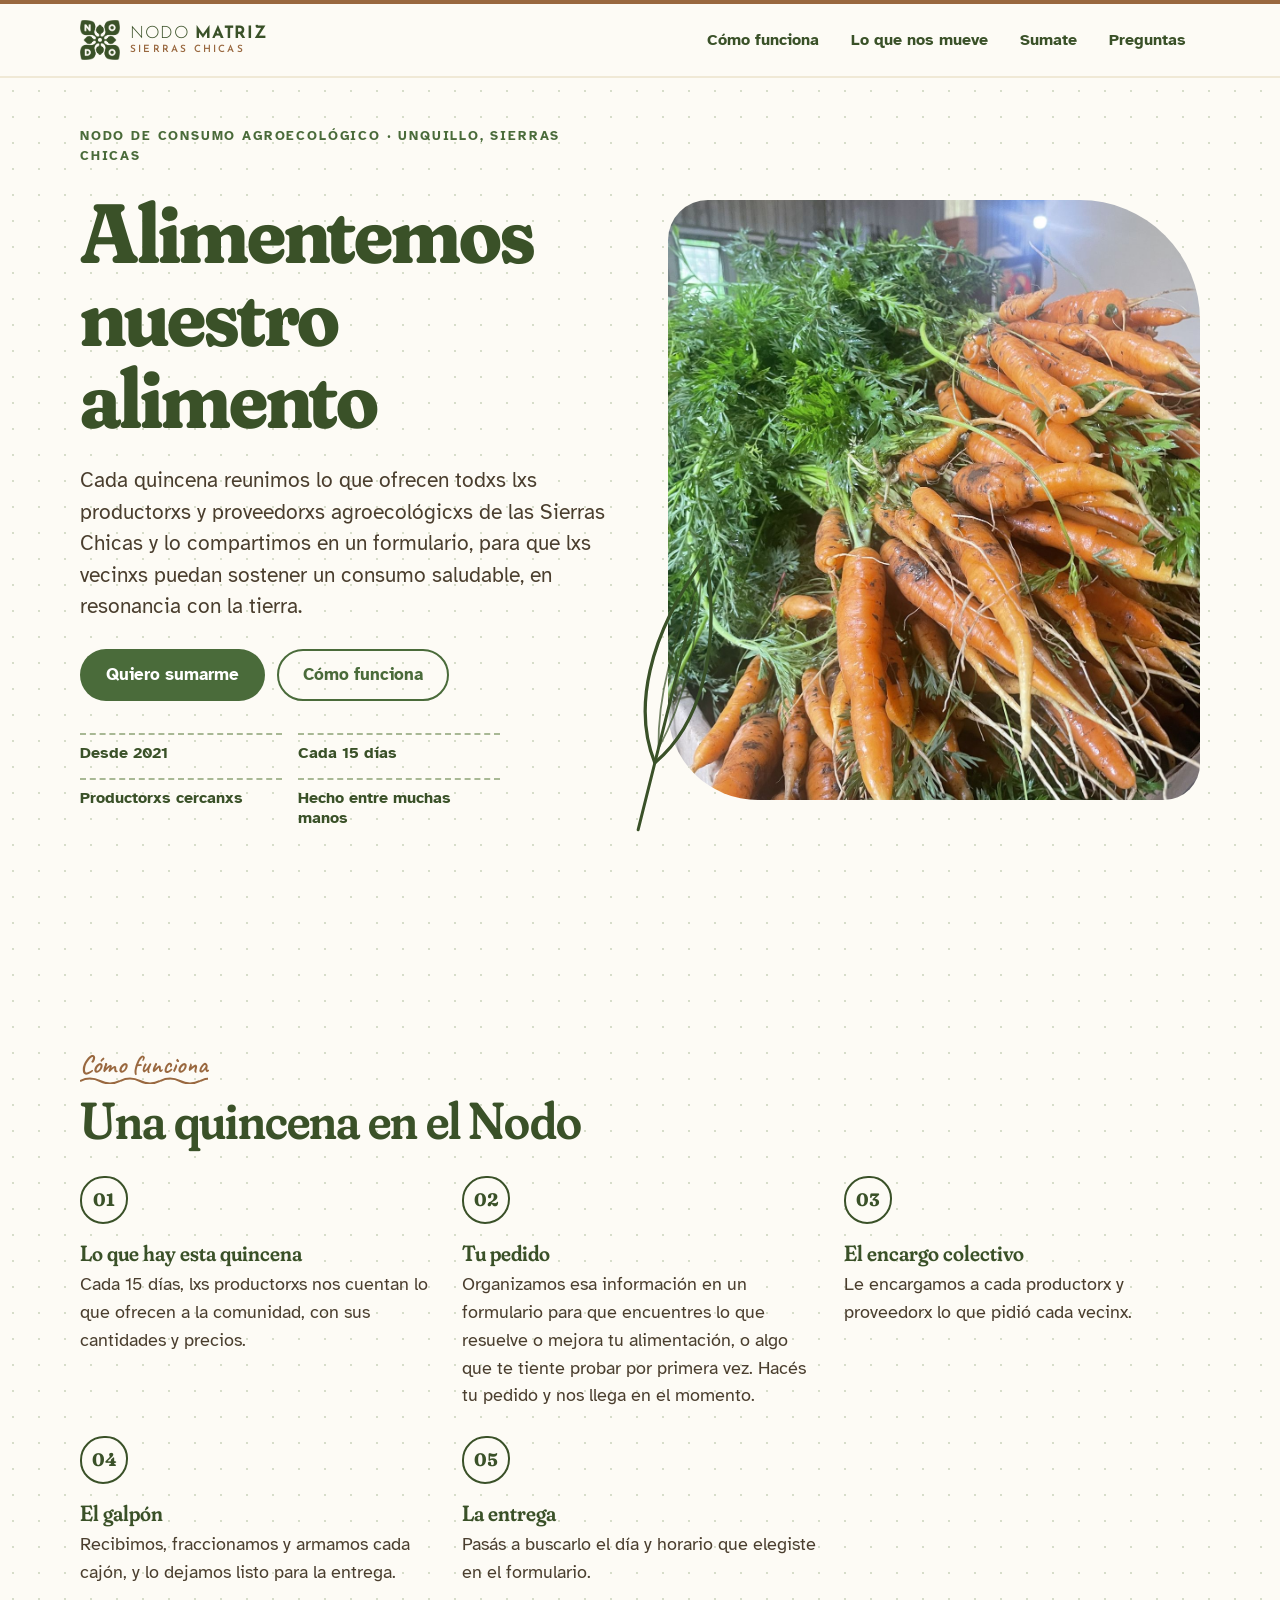
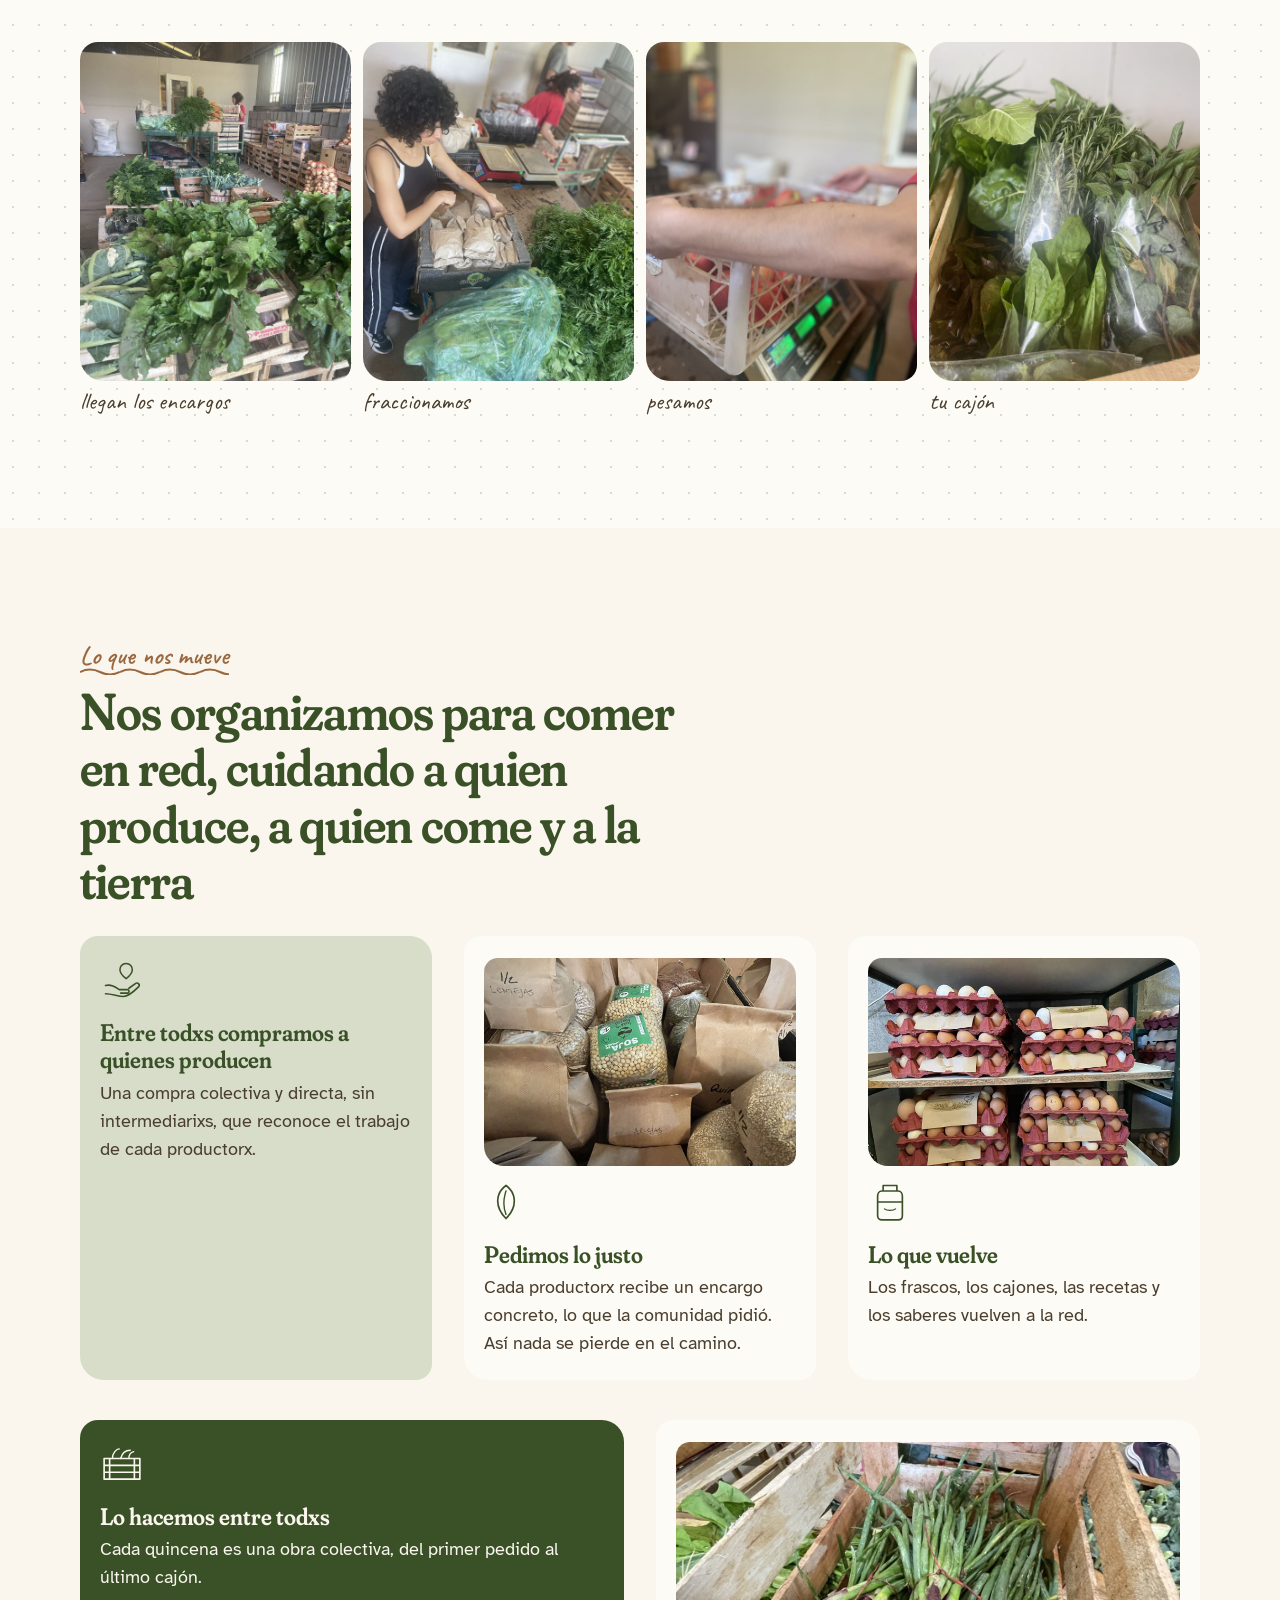
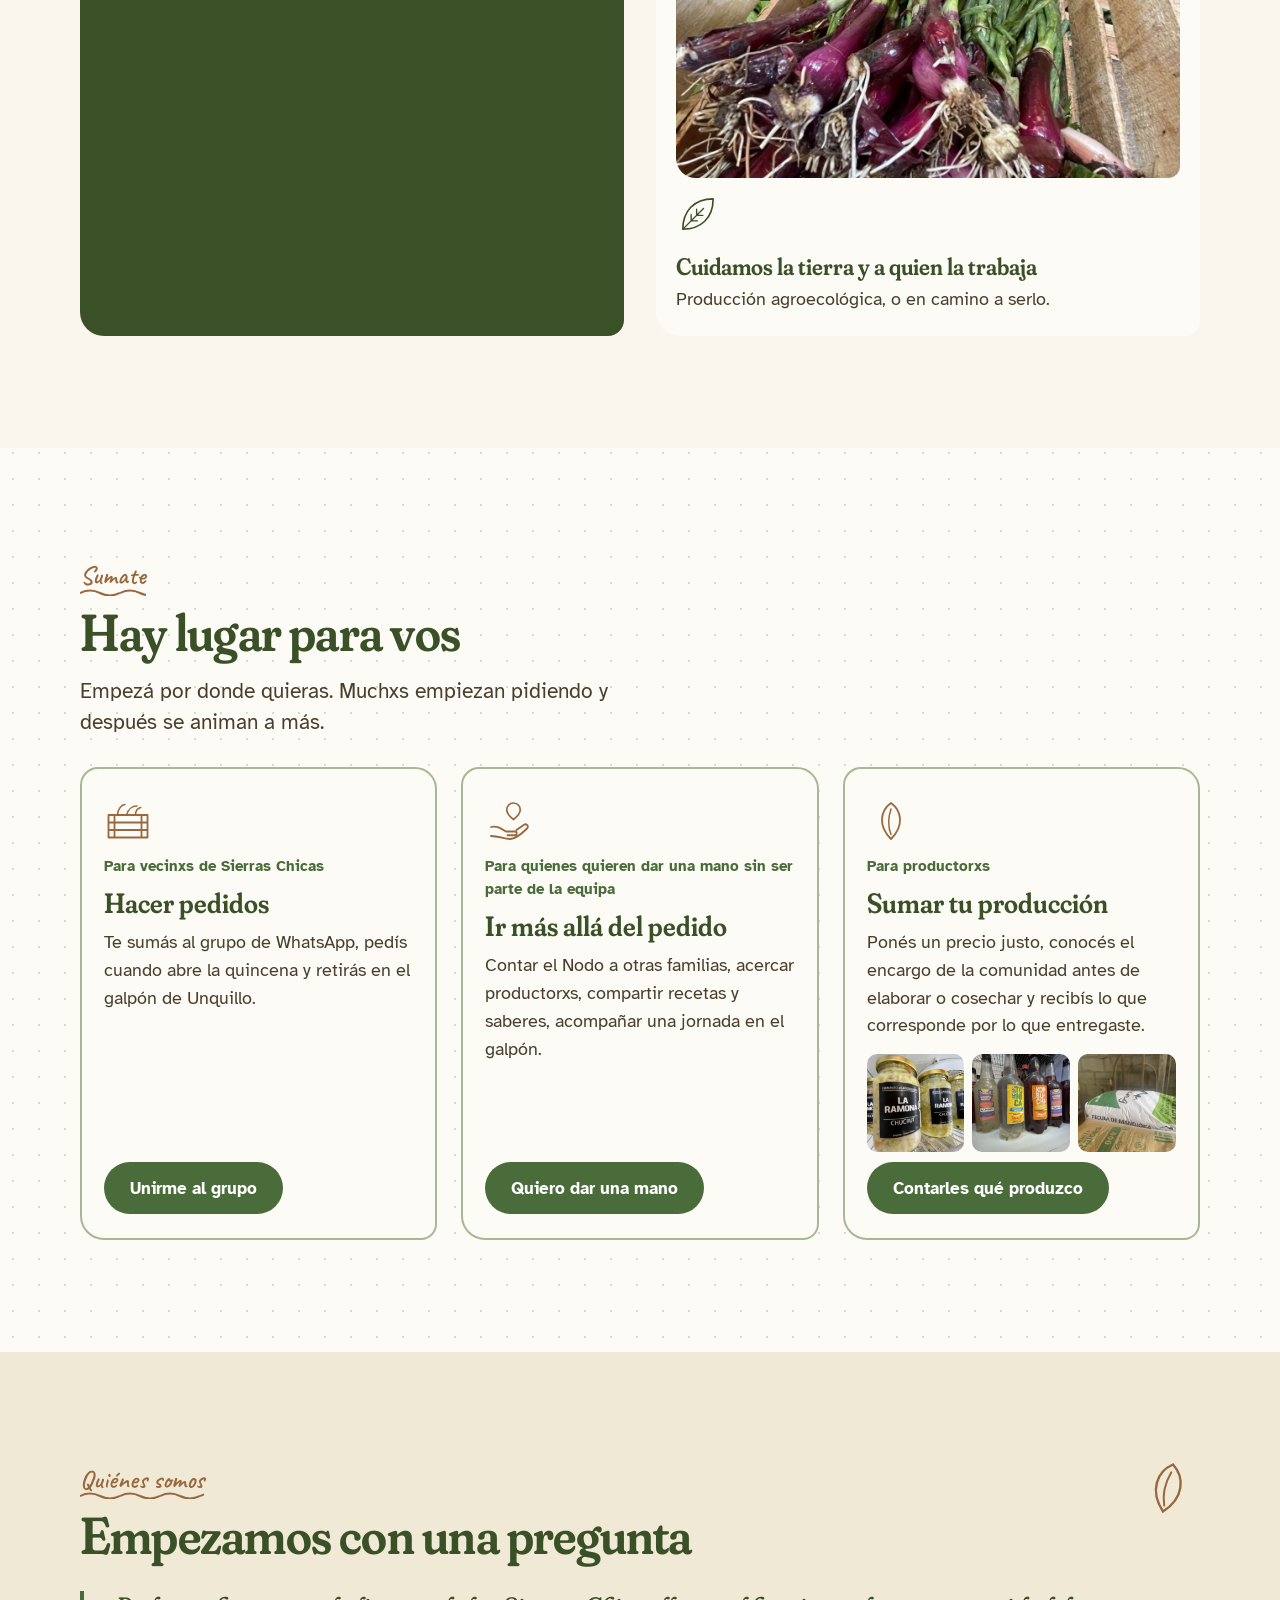
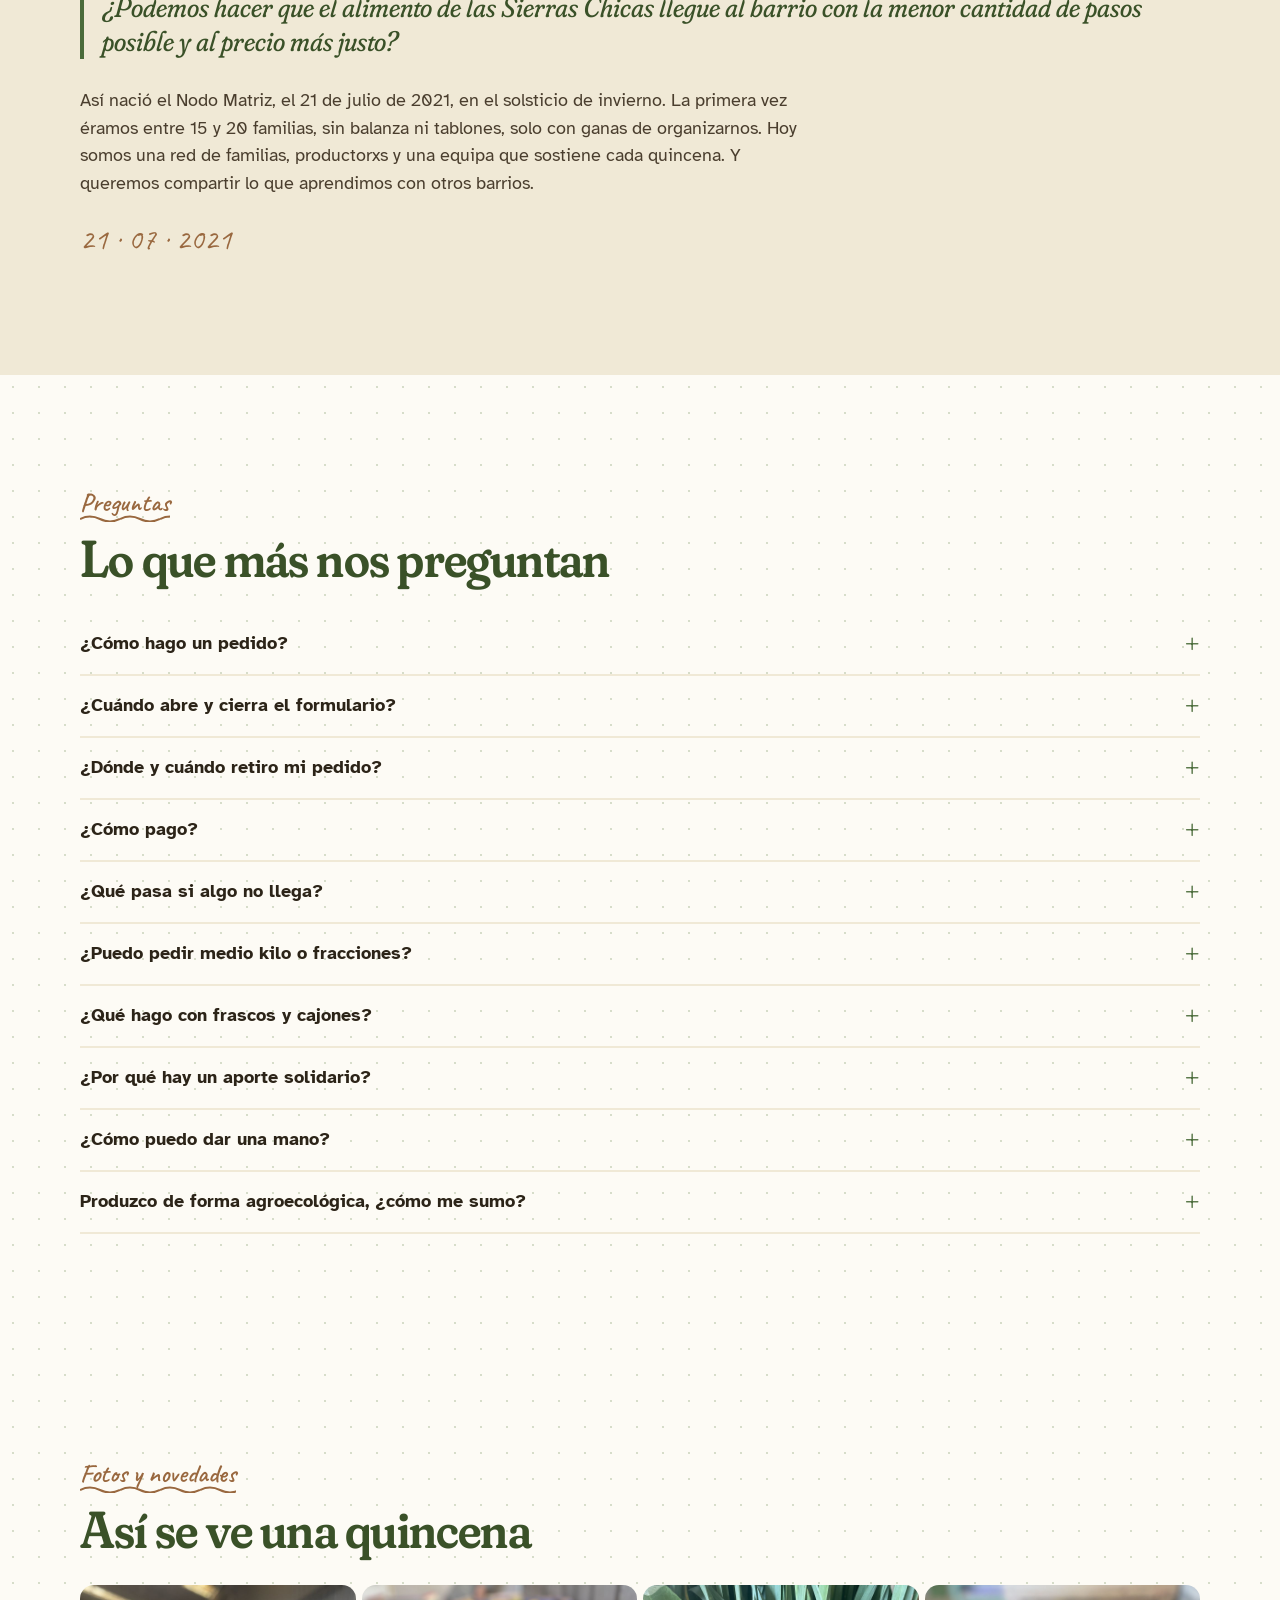
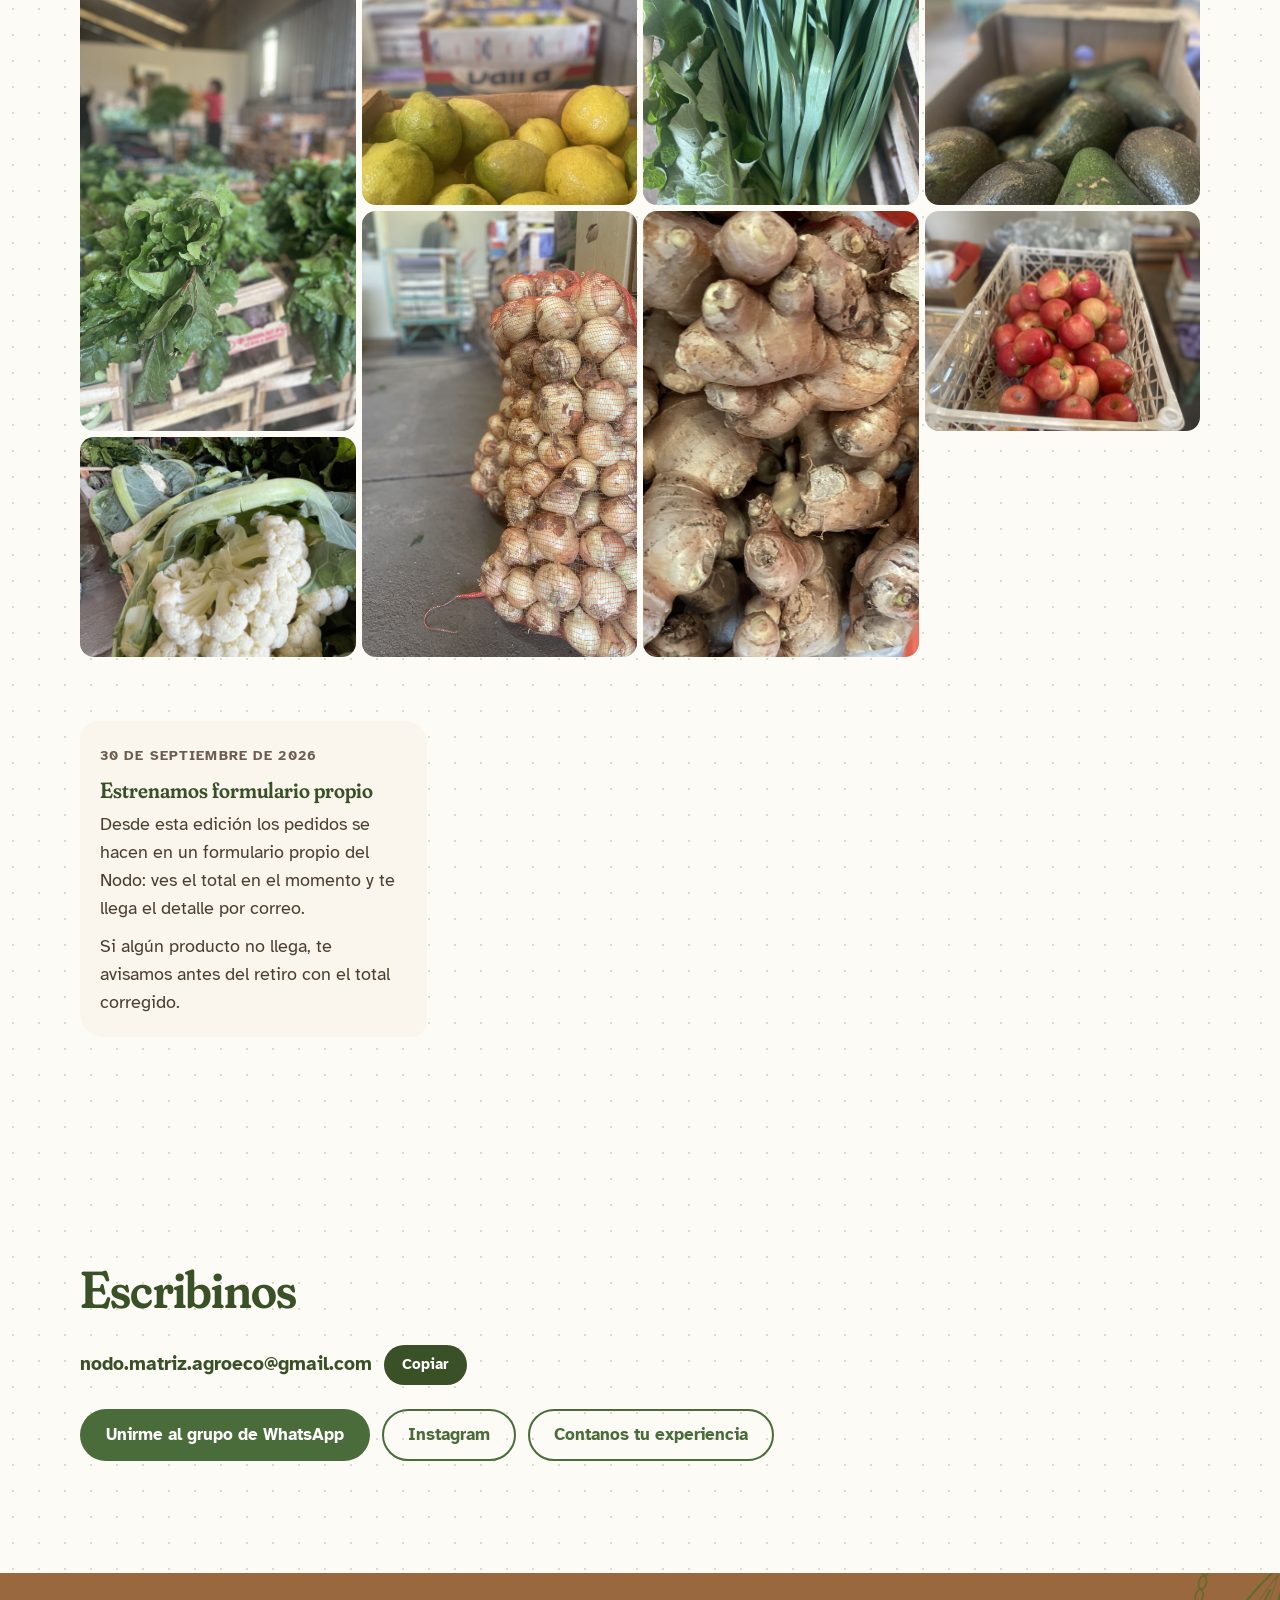
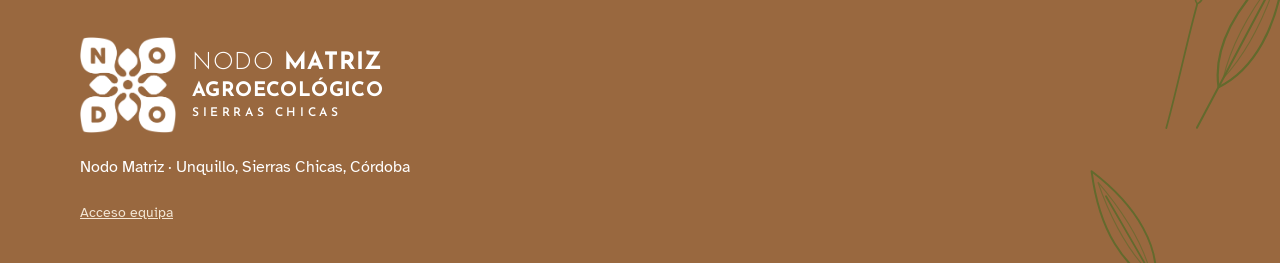
==== commit bc61a0c6: "Centrar la portada en escritorio y quitar el dibujo del frasco - Barra, portada, secciones, tira, ga" ====
--- a/index.html
+++ b/index.html
@@ -299,7 +299,6 @@
 <!-- ============ 8 · CONTACTO ============ -->
 <section class="seccion seccion-contacto" id="contacto">
   <div class="wrap">
-    <svg class="dibujo-seccion" aria-hidden="true"><use href="#frasco"/></svg>
     <h2>Escribinos</h2>
     <div class="correo">
       <span id="correo-txt">nodo.matriz.agroeco@gmail.com</span>
--- a/estilos.css
+++ b/estilos.css
@@ -22,7 +22,7 @@
 .saltar { position: absolute; left: -999px; }
 .saltar:focus { left: 16px; top: 8px; z-index: 50; background: var(--c-leche); padding: 8px 12px; }
 
-.wrap { width: 100%; max-width: 1120px; margin: 0 auto; padding: 0 var(--e-gutter); }
+.wrap { width: 100%; max-width: 1200px; margin: 0 auto; padding: 0 var(--e-gutter); }
 .seccion { padding: var(--e-seccion) 0; scroll-margin-top: 48px; }
 .seccion h2 { font-size: var(--t-h2); line-height: 1.08; letter-spacing: -0.015em; margin-bottom: 28px; max-width: 20ch; }
 .bajada { font-size: 19px; line-height: 1.5; color: var(--c-corteza); max-width: 38ch; }
@@ -49,7 +49,7 @@
 
 /* ---------- Barra ---------- */
 .barra { position: sticky; top: 0; z-index: 20; }
-.barra-in { display: flex; align-items: center; justify-content: space-between; height: 64px; padding: 0 var(--e-gutter); max-width: 1440px; margin: 0 auto; position: relative; }
+.barra-in { display: flex; align-items: center; justify-content: space-between; height: 64px; padding: 0 var(--e-gutter); max-width: 1200px; margin: 0 auto; position: relative; }
 .marca { display: flex; align-items: center; gap: 10px; text-decoration: none; }
 .marca-logo { width: 36px; height: 36px; }
 .marca-texto { display: flex; flex-direction: column; gap: 3px; font-family: var(--f-marca); }
@@ -190,13 +190,13 @@
   .barra-in { height: 72px; }
   .marca-logo { width: 40px; height: 40px; }
 
-  .portada { display: grid; grid-template-columns: 1.05fr 1fr; min-height: min(calc(100vh - 72px), 860px); }
+  .portada { display: grid; grid-template-columns: 1fr 1fr; gap: 56px; max-width: 1200px; margin: 0 auto; min-height: min(calc(100vh - 72px), 860px); }
   .portada-foto { order: 2; }
-  .portada-texto { order: 1; justify-content: center; padding: 64px 56px 64px max(40px, calc((100vw - 1120px) / 2 + 40px)); gap: 26px; }
+  .portada-texto { order: 1; justify-content: center; padding: 0; gap: 26px; }
   .bajada { font-size: 21px; }
 
   .pasos { display: grid; grid-template-columns: repeat(3, 1fr); gap: 48px 40px; }
-  .tira { max-width: 1440px; margin: 0 auto; padding: 56px var(--e-gutter) 0; overflow: visible; }
+  .tira { max-width: 1200px; margin: 0 auto; padding: 56px var(--e-gutter) 0; overflow: visible; }
   .tira figure { flex: 1; }
 
   .ideas { display: grid; grid-template-columns: repeat(6, 1fr); gap: 40px 32px; }
@@ -208,10 +208,10 @@
 
   .hoja { margin: auto; border-radius: var(--r-tarjeta); }
 
-  .galeria { grid-template-columns: repeat(4, 1fr); grid-auto-rows: 220px; max-width: 1440px; margin: 0 auto; padding: 0 var(--e-gutter); }
+  .galeria { grid-template-columns: repeat(4, 1fr); grid-auto-rows: 220px; max-width: 1200px; margin: 0 auto; padding: 0 var(--e-gutter); }
   .novedades { display: grid; grid-template-columns: repeat(3, 1fr); gap: 40px; margin-top: 64px; }
 
-  .pie { padding: 64px max(40px, calc((100vw - 1120px) / 2)) 40px; }
+  .pie { padding: 64px max(40px, calc((100vw - 1200px) / 2 + 40px)) 40px; }
   .pie-marca img { width: 96px; height: 96px; }
 }
 
@@ -299,8 +299,8 @@
 .correo span { color: var(--c-musgo); }
 
 @media (min-width: 900px) {
-  .portada { align-items: center; padding: 48px 0 64px; }
-  .portada-foto { height: 640px; margin: 0 40px 0 0; }
+  .portada { align-items: center; padding: 48px var(--e-gutter) 64px; }
+  .portada-foto { height: 600px; margin: 0; }
   .dibujo-portada { left: -40px; top: auto; bottom: -40px; width: 90px; height: 300px; transform: rotate(14deg); }
   .pasos::before { display: none; }
   .pasos li { flex-direction: column; }
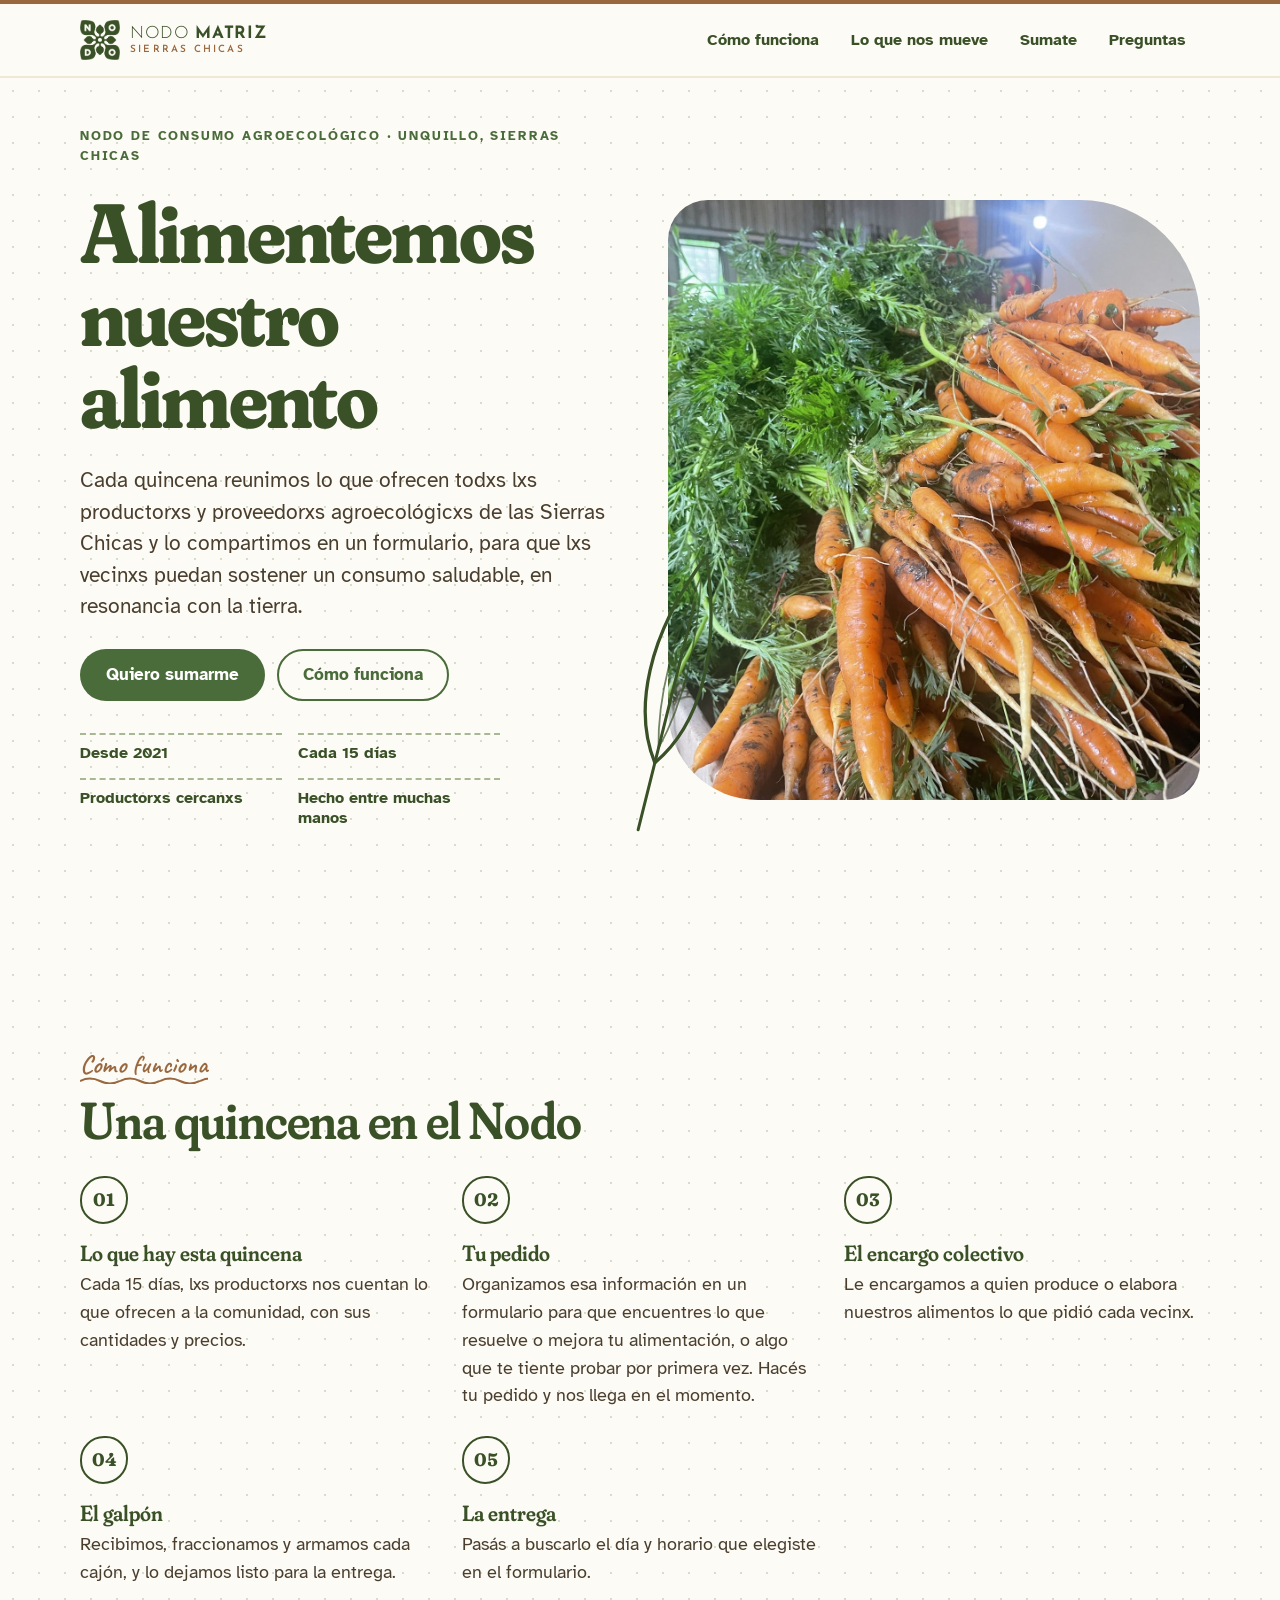
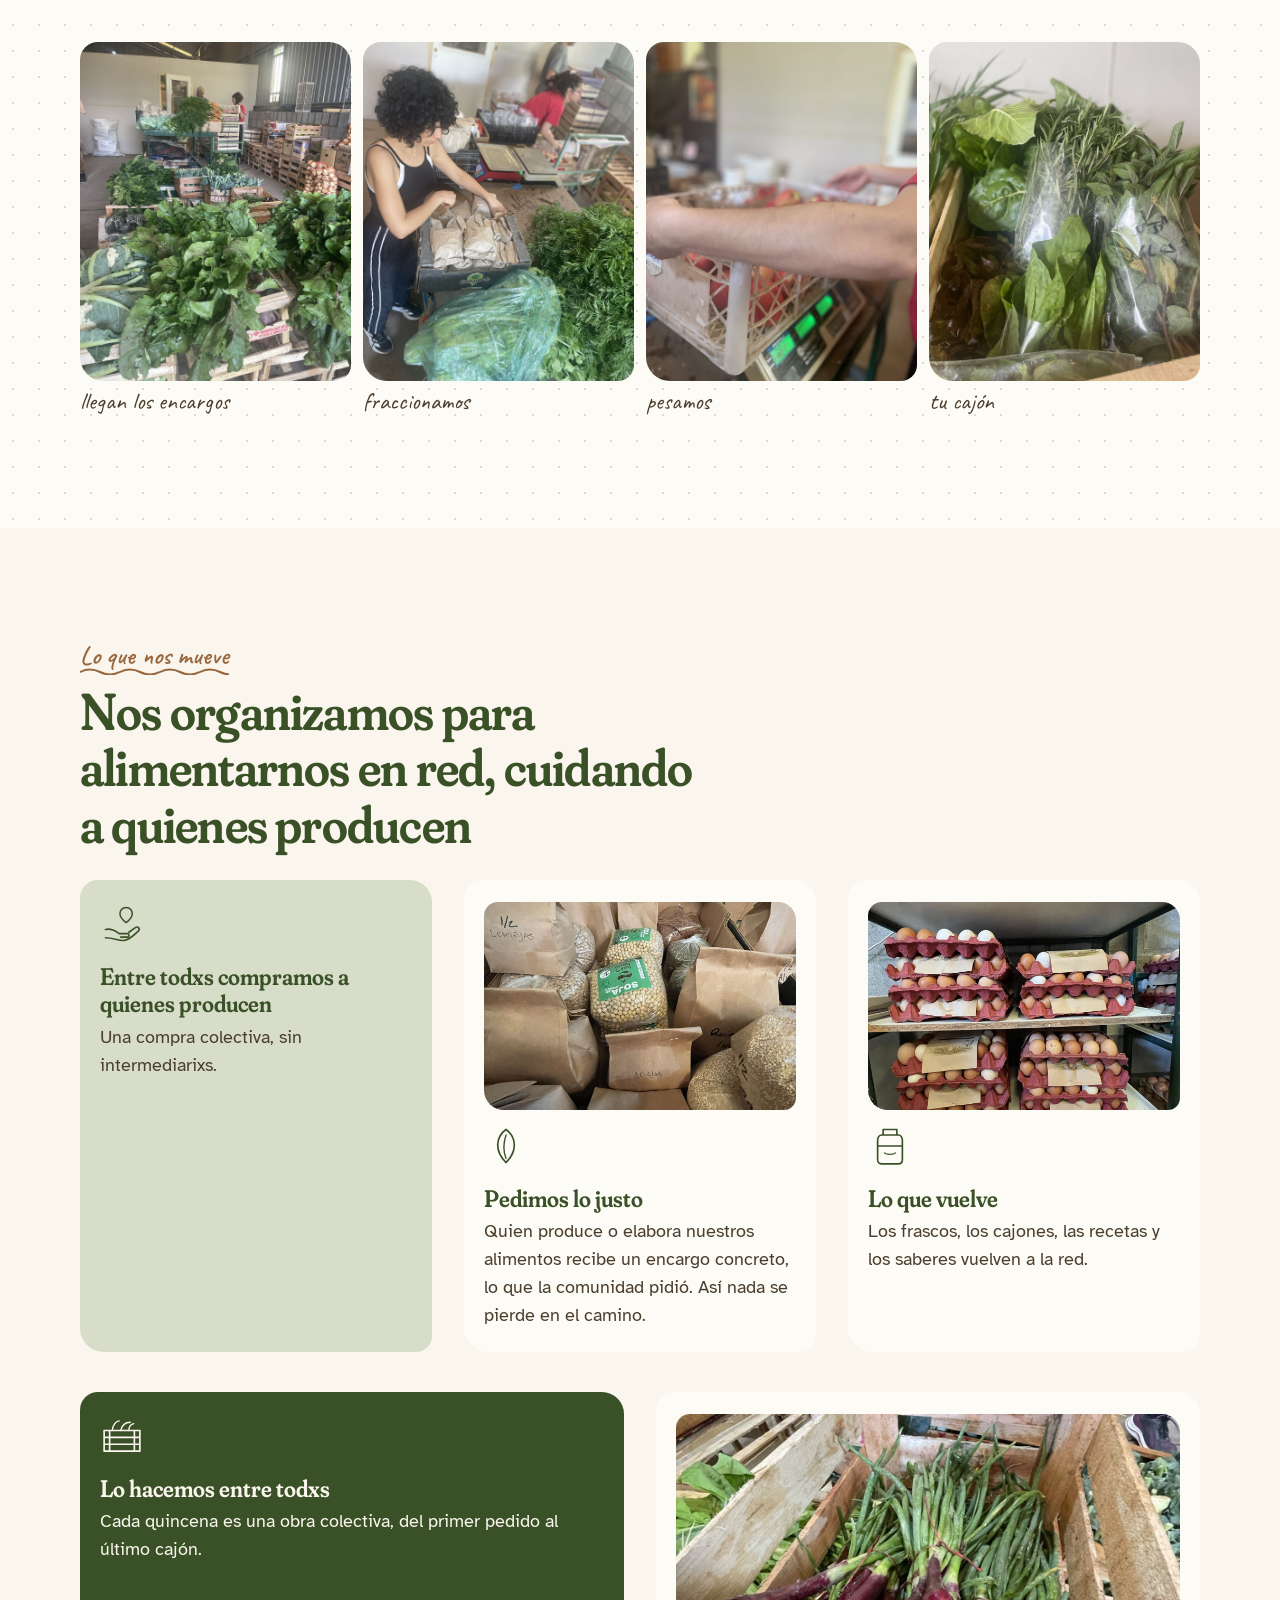
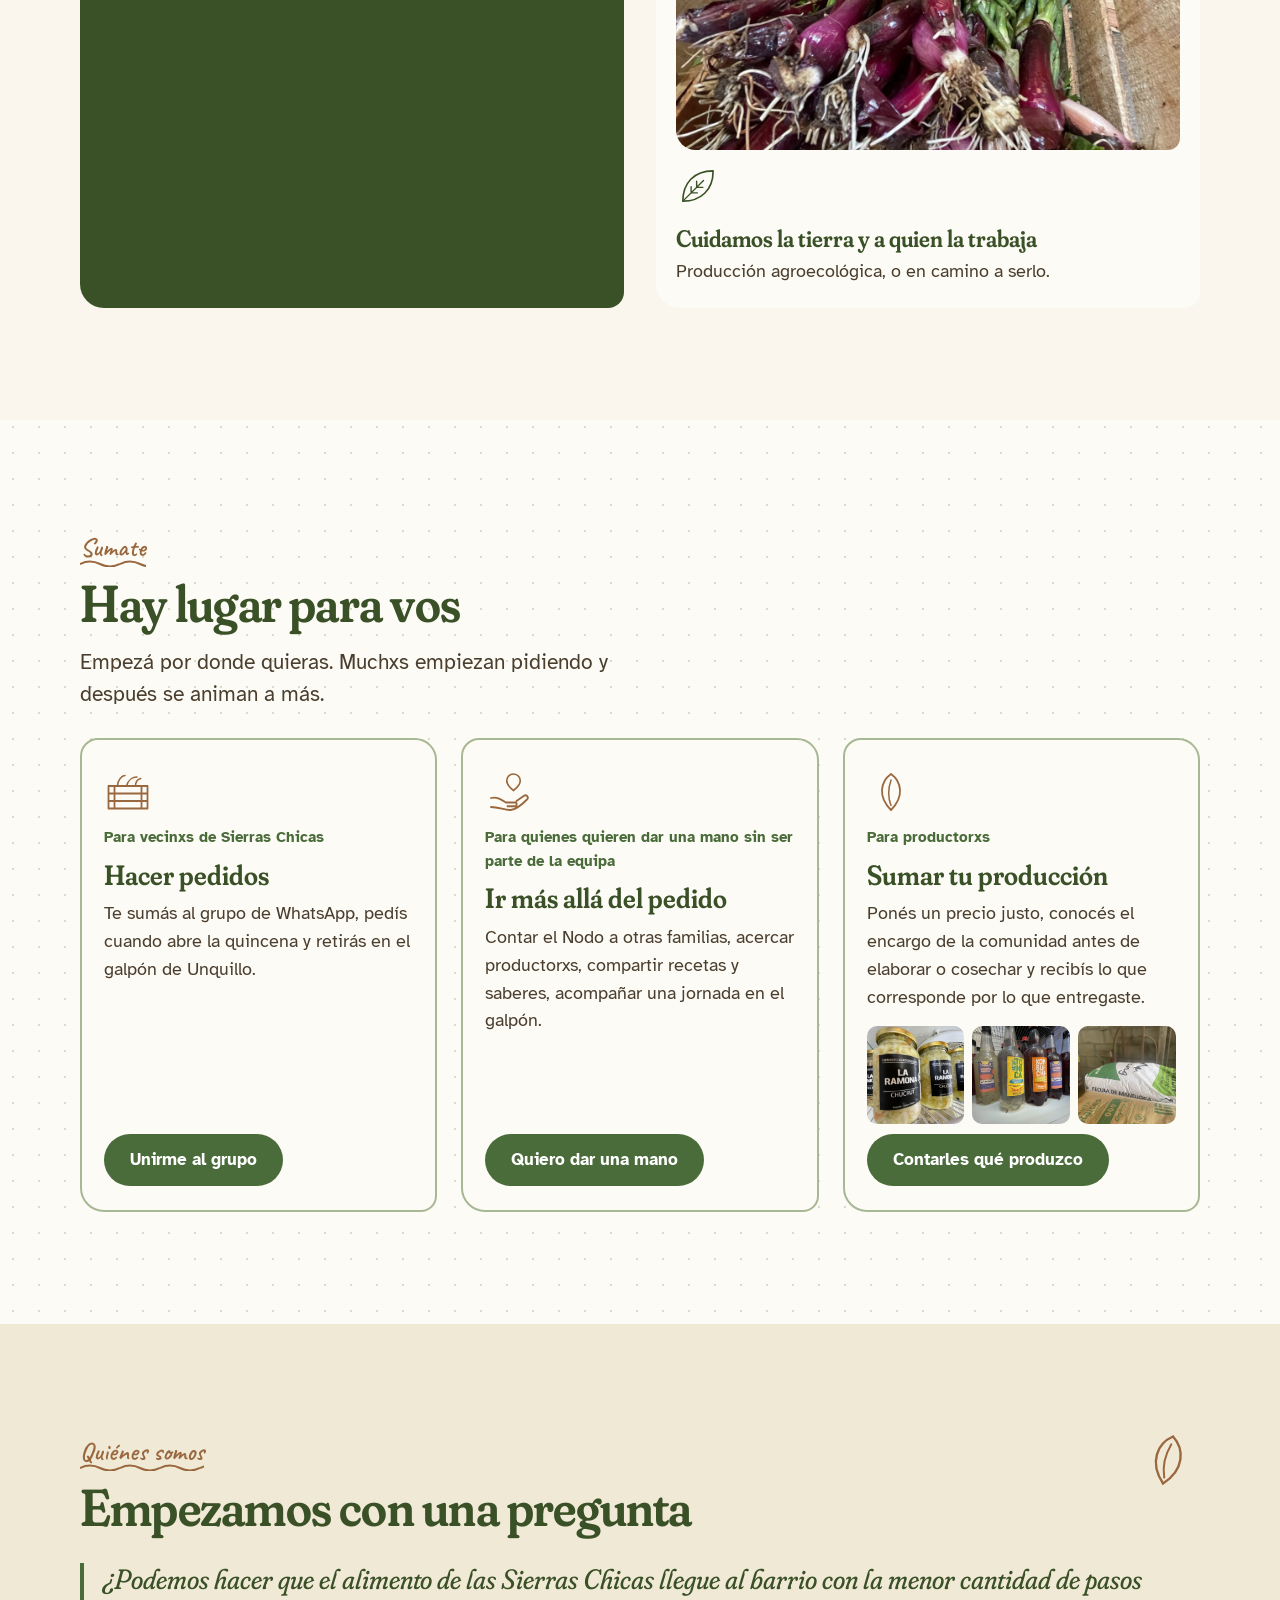
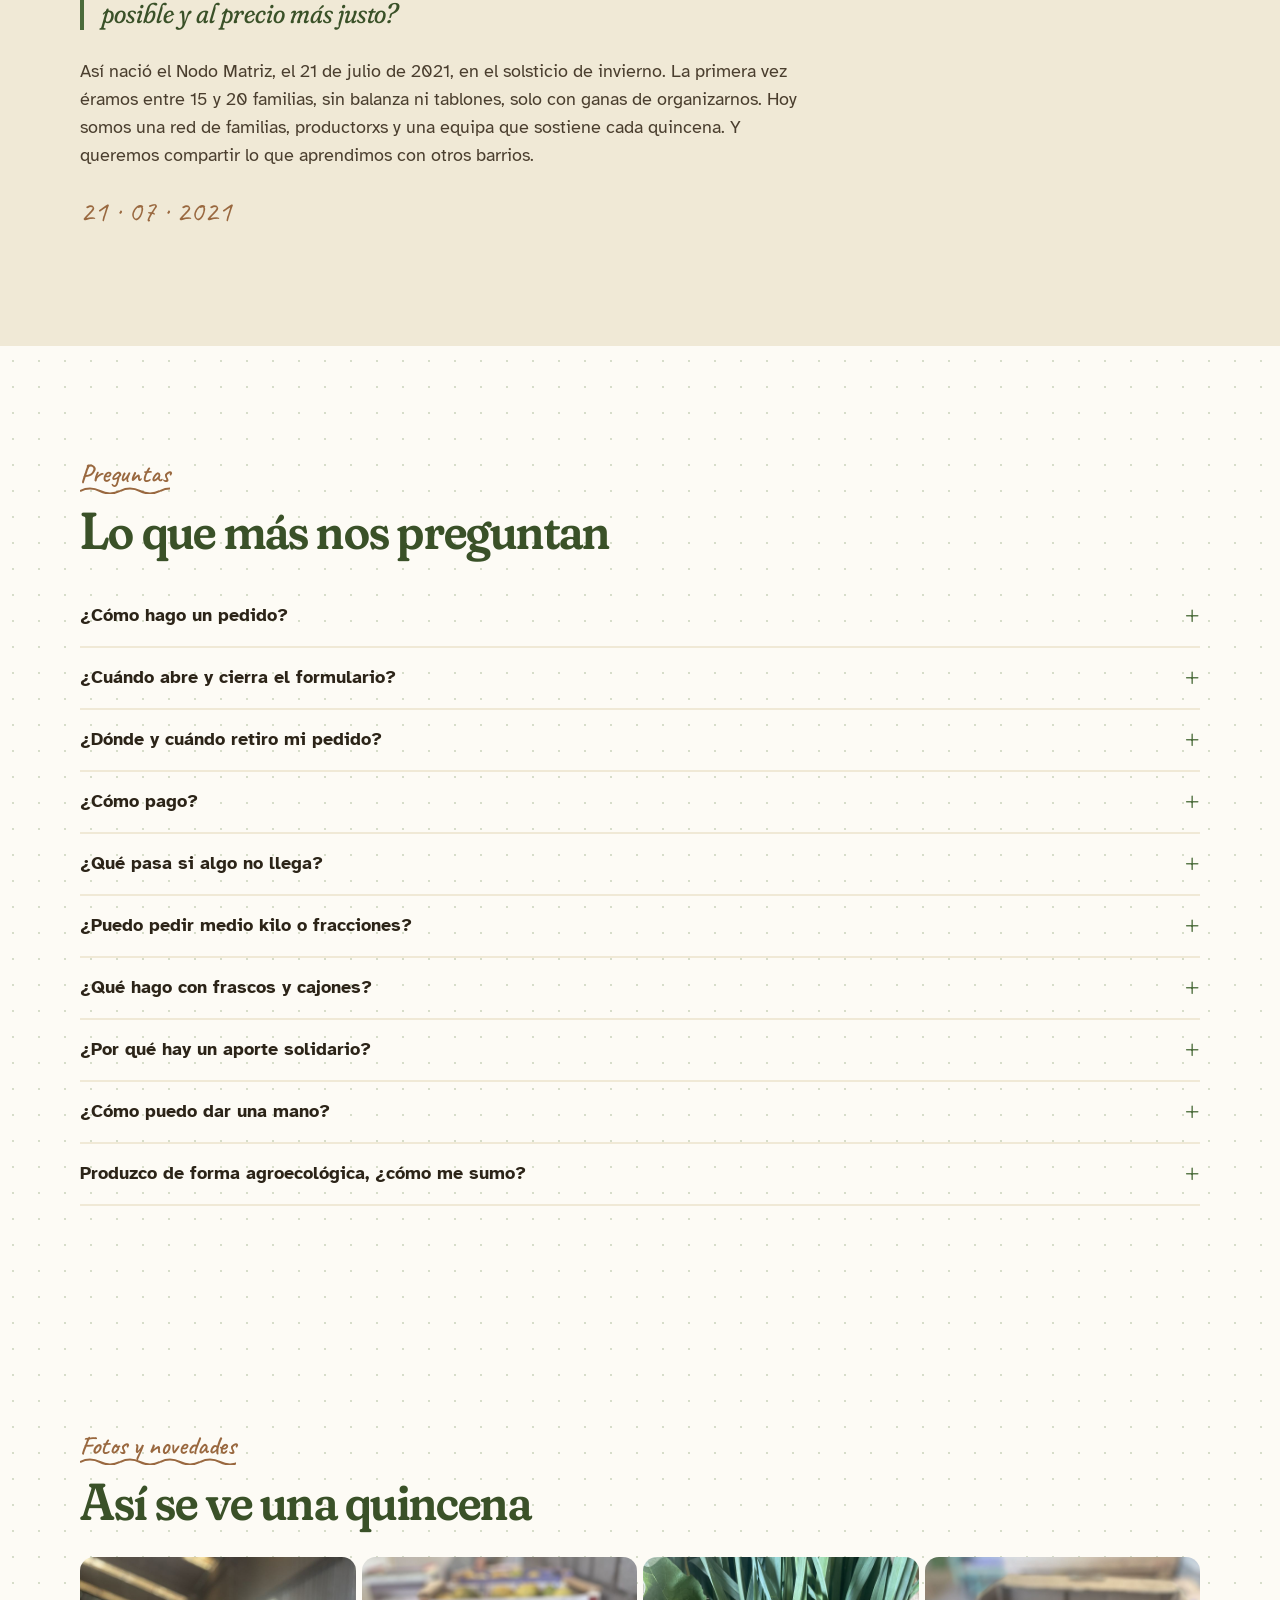
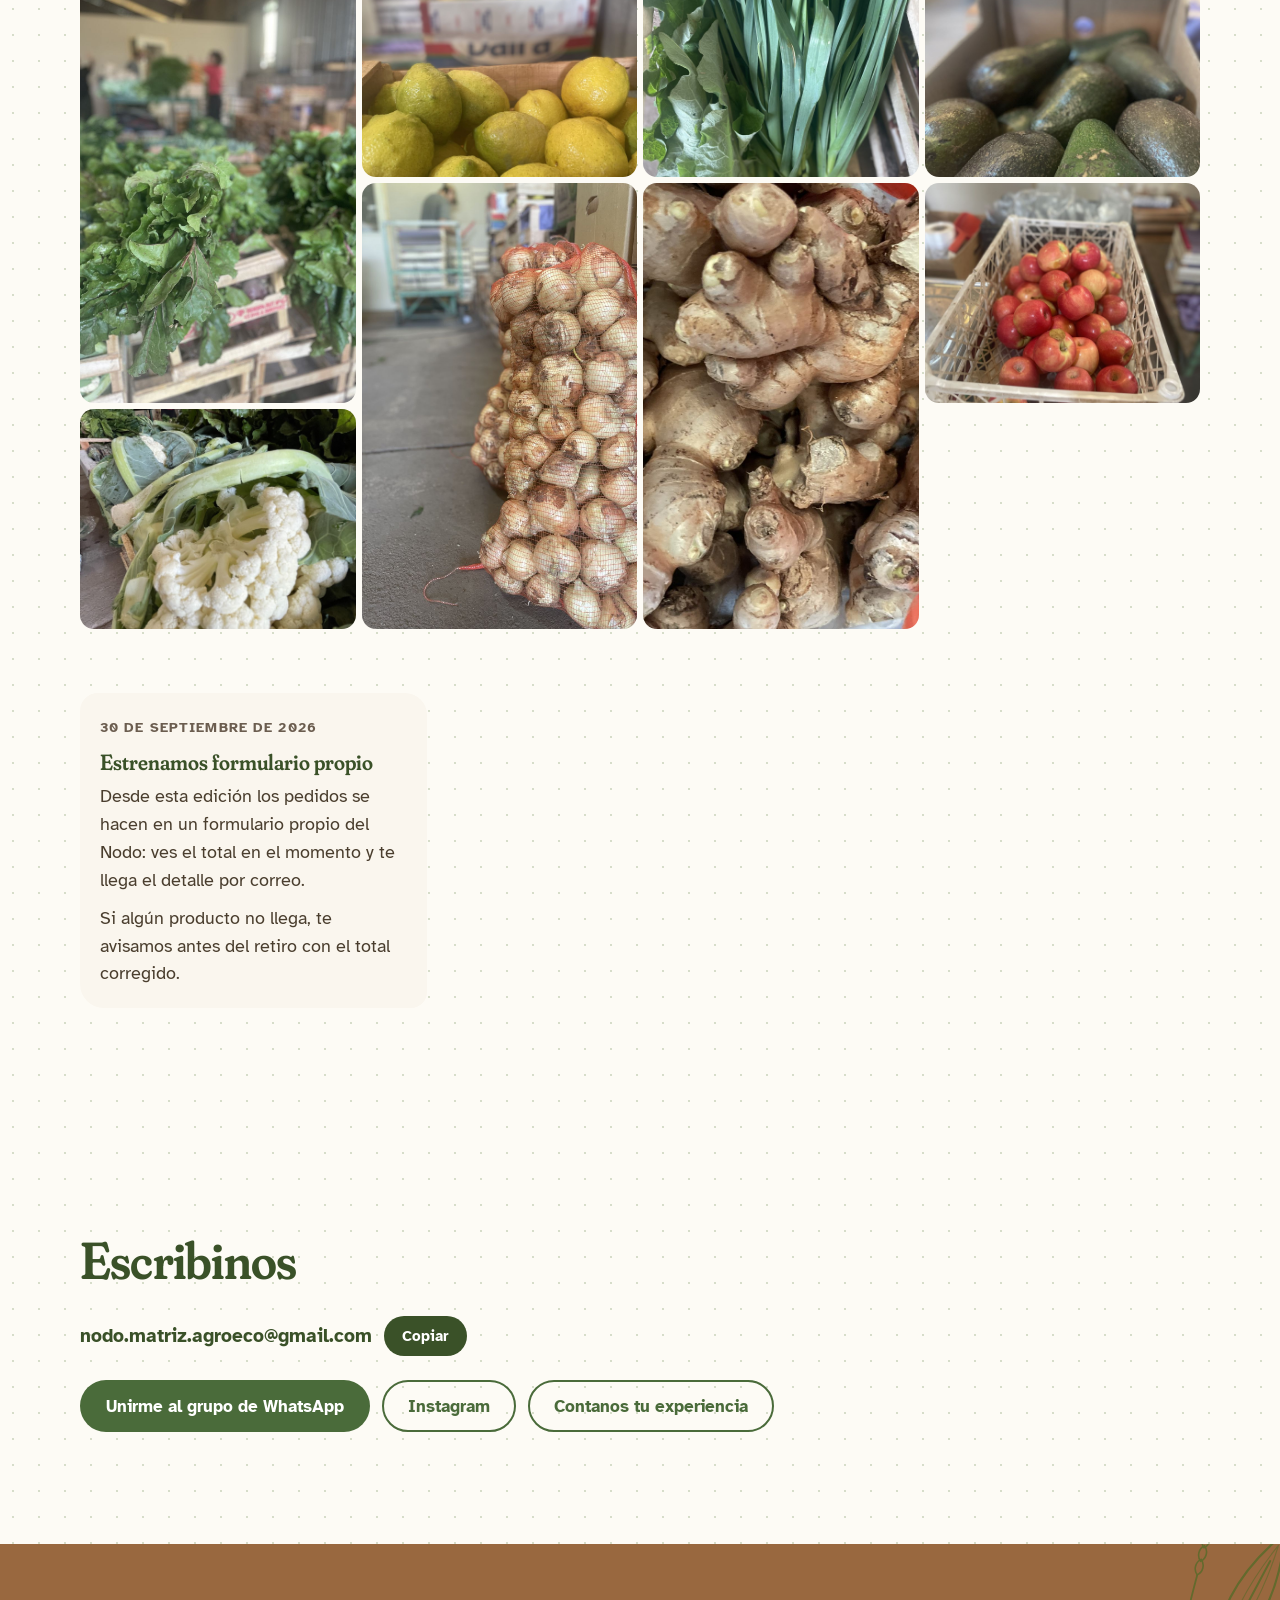
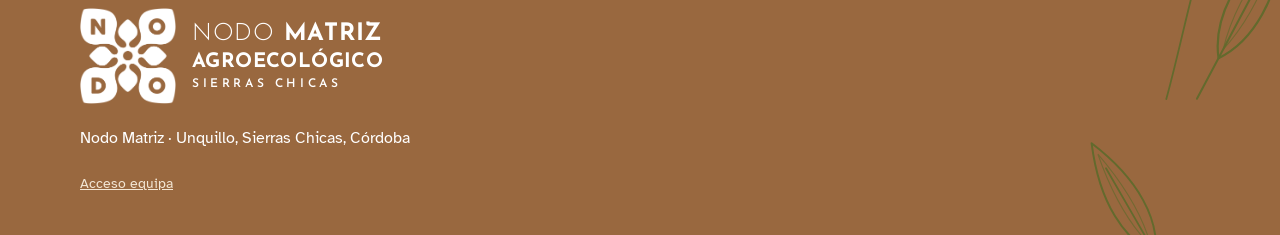
==== commit 17aa700f: "Ajustar textos de «Lo que nos mueve» y nombrar a quien produce o elabora - Título: «Nos organizamos " ====
--- a/index.html
+++ b/index.html
@@ -110,7 +110,7 @@
     <ol class="pasos">
       <li><span class="num">01</span><div><h3>Lo que hay esta quincena</h3><p>Cada 15 días, lxs productorxs nos cuentan lo que ofrecen a la comunidad, con sus cantidades y precios.</p></div></li>
       <li><span class="num">02</span><div><h3>Tu pedido</h3><p>Organizamos esa información en un formulario para que encuentres lo que resuelve o mejora tu alimentación, o algo que te tiente probar por primera vez. Hacés tu pedido y nos llega en el momento.</p></div></li>
-      <li><span class="num">03</span><div><h3>El encargo colectivo</h3><p>Le encargamos a cada productorx y proveedorx lo que pidió cada vecinx.</p></div></li>
+      <li><span class="num">03</span><div><h3>El encargo colectivo</h3><p>Le encargamos a quien produce o elabora nuestros alimentos lo que pidió cada vecinx.</p></div></li>
       <li><span class="num">04</span><div><h3>El galpón</h3><p>Recibimos, fraccionamos y armamos cada cajón, y lo dejamos listo para la entrega.</p></div></li>
       <li><span class="num">05</span><div><h3>La entrega</h3><p>Pasás a buscarlo el día y horario que elegiste en el formulario.</p></div></li>
     </ol>
@@ -127,18 +127,18 @@
 <section class="seccion seccion-mueve" id="lo-que-nos-mueve">
   <div class="wrap">
     <p class="sello">Lo que nos mueve</p>
-    <h2>Nos organizamos para comer en red, cuidando a quien produce, a quien come y a la tierra</h2>
+    <h2>Nos organizamos para alimentarnos en red, cuidando a quienes producen</h2>
     <ul class="ideas">
       <li class="idea">
         <svg class="idea-ico" aria-hidden="true"><use href="#manos"/></svg>
         <h3>Entre todxs compramos a quienes producen</h3>
-        <p>Una compra colectiva y directa, sin intermediarixs, que reconoce el trabajo de cada productorx.</p>
+        <p>Una compra colectiva, sin intermediarixs.</p>
       </li>
       <li class="idea con-foto">
         <img src="fotos/legumbres-kraft.jpg" alt="Bolsas kraft con legumbres rotuladas a mano" loading="lazy">
         <svg class="idea-ico" aria-hidden="true"><use href="#semilla"/></svg>
         <h3>Pedimos lo justo</h3>
-        <p>Cada productorx recibe un encargo concreto, lo que la comunidad pidió. Así nada se pierde en el camino.</p>
+        <p>Quien produce o elabora nuestros alimentos recibe un encargo concreto, lo que la comunidad pidió. Así nada se pierde en el camino.</p>
       </li>
       <li class="idea con-foto">
         <img src="fotos/huevos-maples.jpg" alt="Maples de huevos con papelitos kraft" loading="lazy">
@@ -271,10 +271,10 @@
       <details><summary>¿Cuándo abre y cierra el formulario?</summary><p>Cada edición tiene sus fechas y las anunciamos en el grupo. Habitualmente el formulario abre el fin de semana y cierra el martes al mediodía. Después del cierre no se pueden sumar pedidos, porque ya hicimos los encargos a lxs productorxs.</p></details>
       <details><summary>¿Dónde y cuándo retiro mi pedido?</summary><p>En nuestro galpón, en Unquillo. En el formulario elegís el día de retiro entre los que propone esa edición, y la ubicación exacta te llega junto con la confirmación del pedido. Lo refrigerado se entrega aparte, en el puesto de frío.</p></details>
       <details><summary>¿Cómo pago?</summary><p>Elegís la forma de pago en el formulario. Los datos para transferir llegan con el correo de confirmación.</p></details>
-      <details><summary>¿Qué pasa si algo no llega?</summary><p>A veces una cosecha no alcanza o unx productorx no puede traer todo. En ese caso te escribimos antes del retiro con el detalle de lo que cambió y el nuevo total: solo pagás lo que recibís.</p></details>
+      <details><summary>¿Qué pasa si algo no llega?</summary><p>A veces una cosecha no alcanza o quien produce o elabora nuestros alimentos no puede traer todo. En ese caso te escribimos antes del retiro con el detalle de lo que cambió y el nuevo total: solo pagás lo que recibís.</p></details>
       <details><summary>¿Puedo pedir medio kilo o fracciones?</summary><p>Sí, en lo que lo permite. El formulario te muestra las fracciones disponibles de cada alimento (por ejemplo ½ o ¼ kg) con su precio.</p></details>
       <details><summary>¿Qué hago con frascos y cajones?</summary><p>Traelos cuando vengas a retirar. Los cajones de madera y muchos frascos vuelven a la red y nos son de gran ayuda.</p></details>
-      <details><summary>¿Por qué hay un aporte solidario?</summary><p>Porque organizar cada edición es trabajo: recibir, fraccionar, armar, entregar y hacer las cuentas. El aporte (mínimo 15&nbsp;%) sostiene ese trabajo y el espacio, sin cambiar lo que recibe cada productorx.</p></details>
+      <details><summary>¿Por qué hay un aporte solidario?</summary><p>Porque organizar cada edición es trabajo: recibir, fraccionar, armar, entregar y hacer las cuentas. El aporte (mínimo 15&nbsp;%) sostiene ese trabajo y el espacio, sin cambiar lo que recibe quien produce o elabora nuestros alimentos.</p></details>
       <details><summary>¿Cómo puedo dar una mano?</summary><p>Contando el Nodo, acercando productorxs, compartiendo recetas o acompañando una jornada en el galpón. <a href="#sumate">Escribinos desde Sumate</a>.</p></details>
       <details><summary>Produzco de forma agroecológica, ¿cómo me sumo?</summary><p>Contanos qué producís, dónde y cómo, desde <a href="#sumate">Sumar tu producción</a>. Te vamos a contar cómo es la carga de lo que ofrecés cada quincena y los días de entrega en el galpón.</p></details>
     </div>
